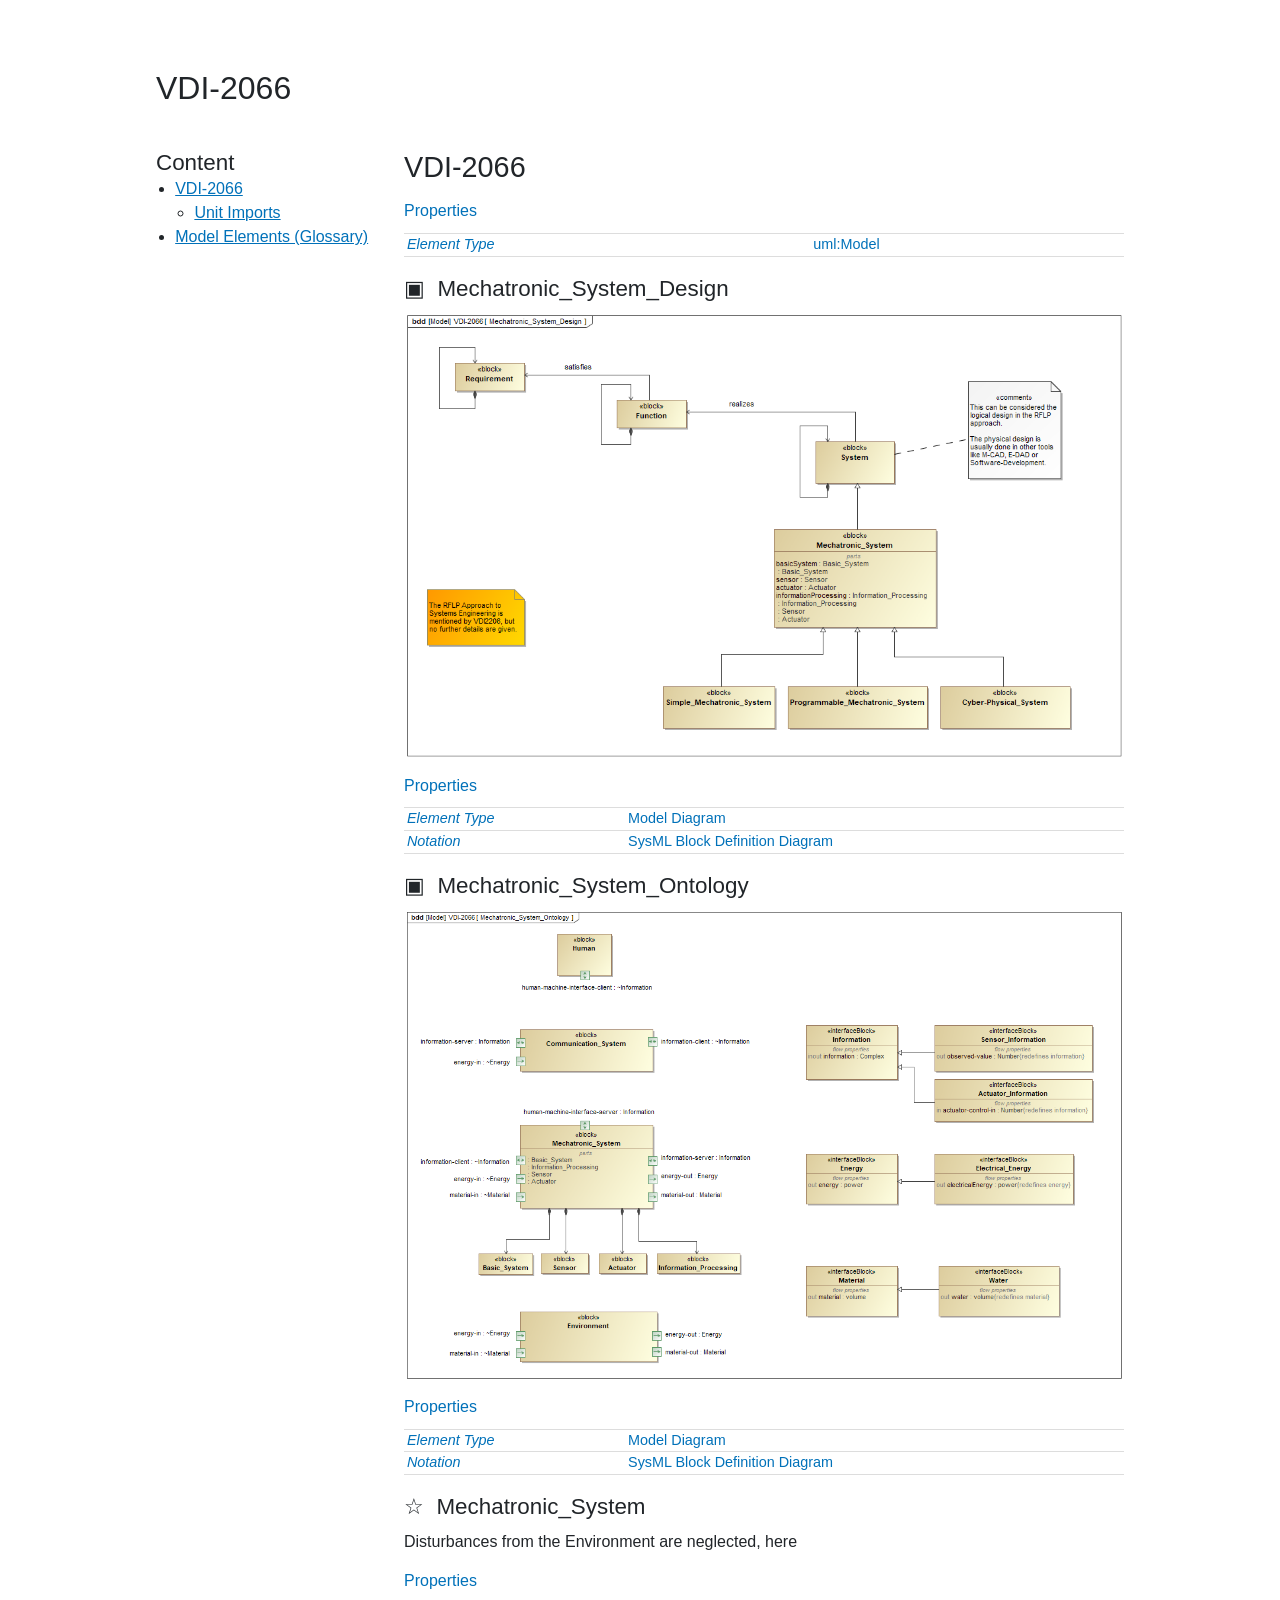
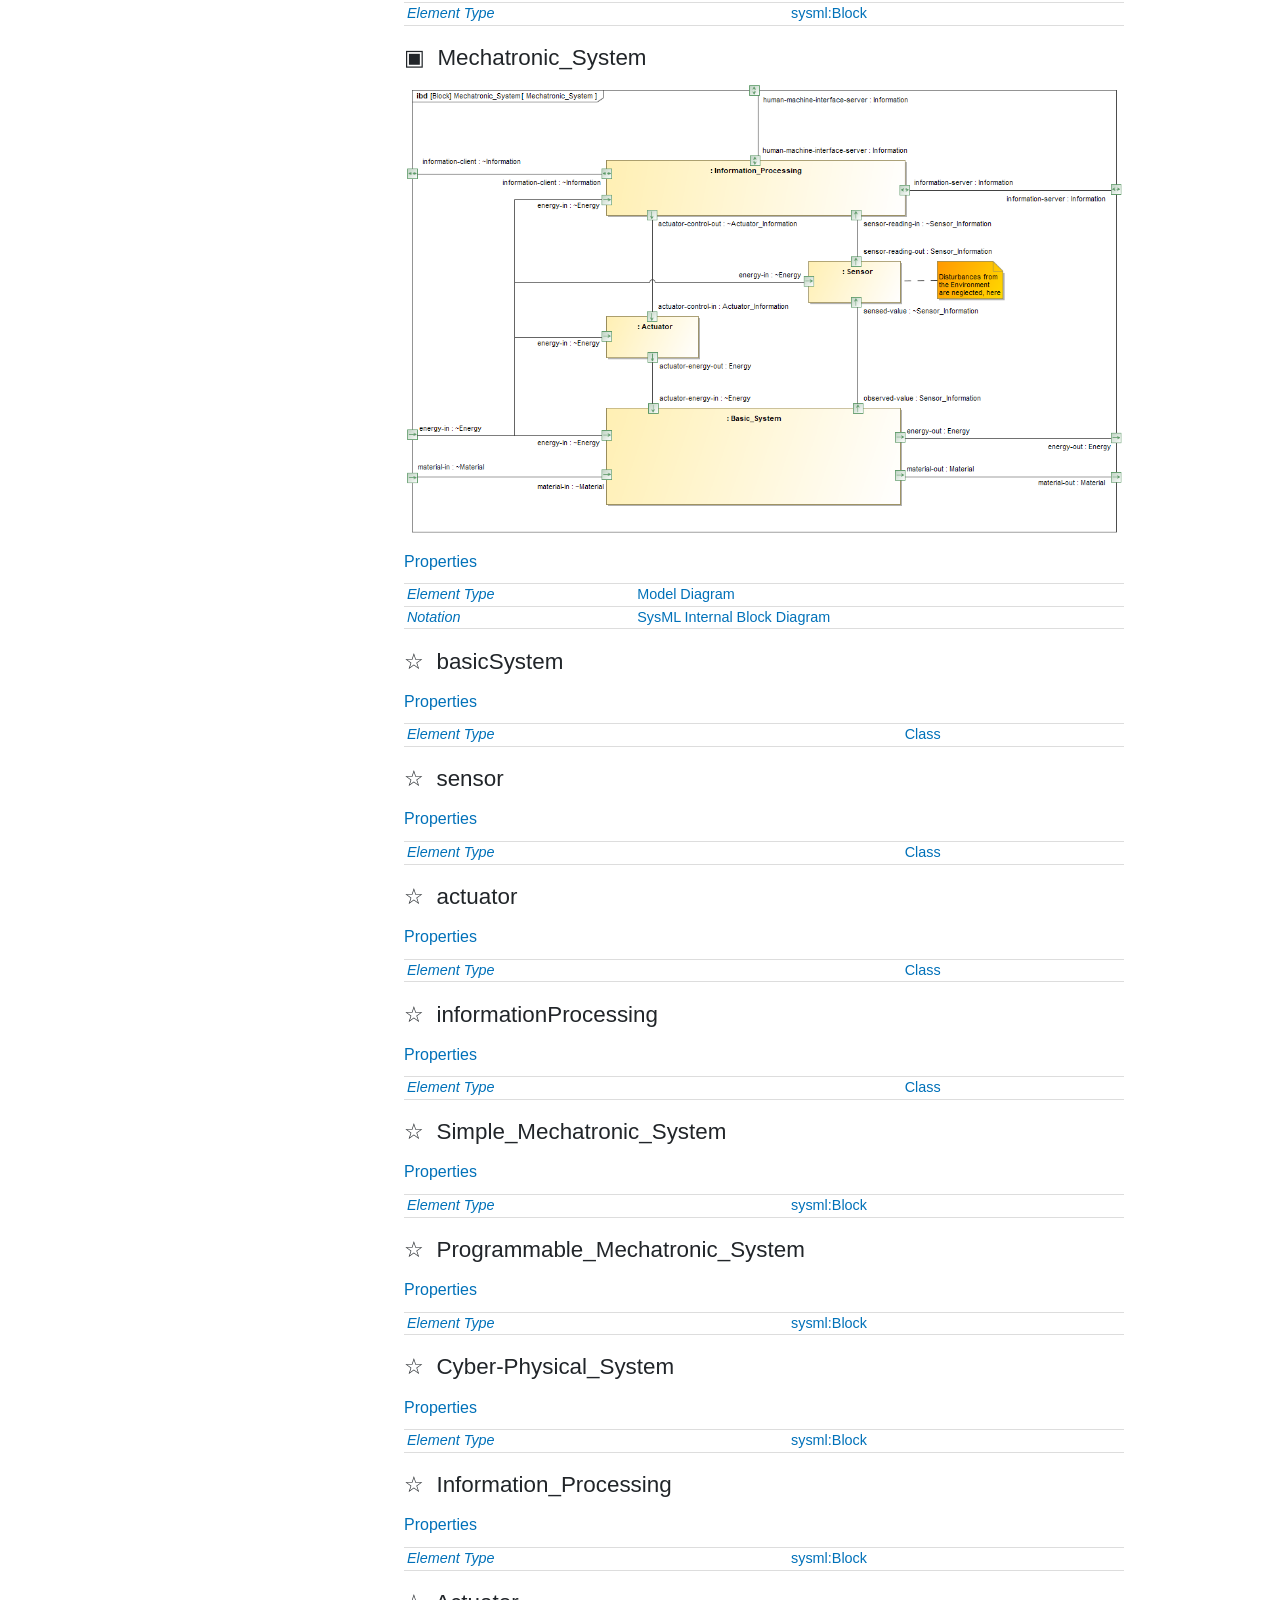
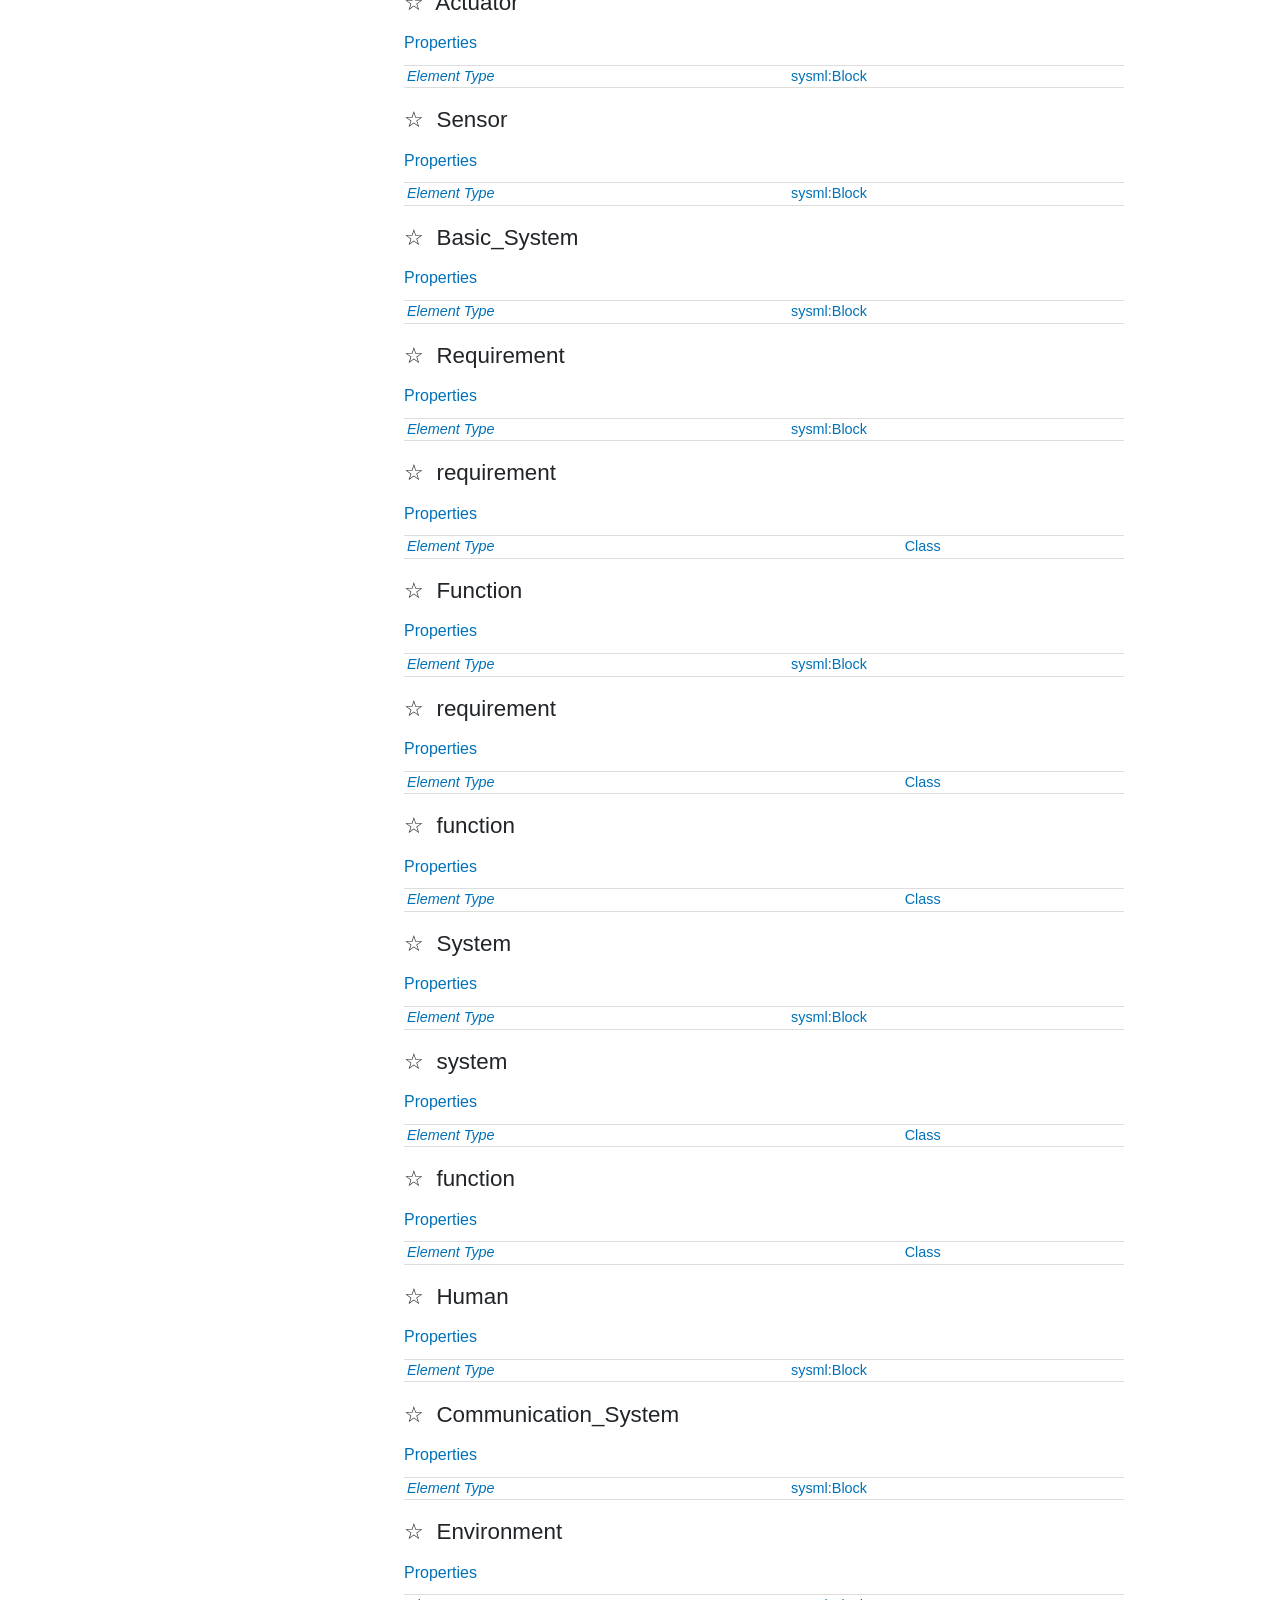
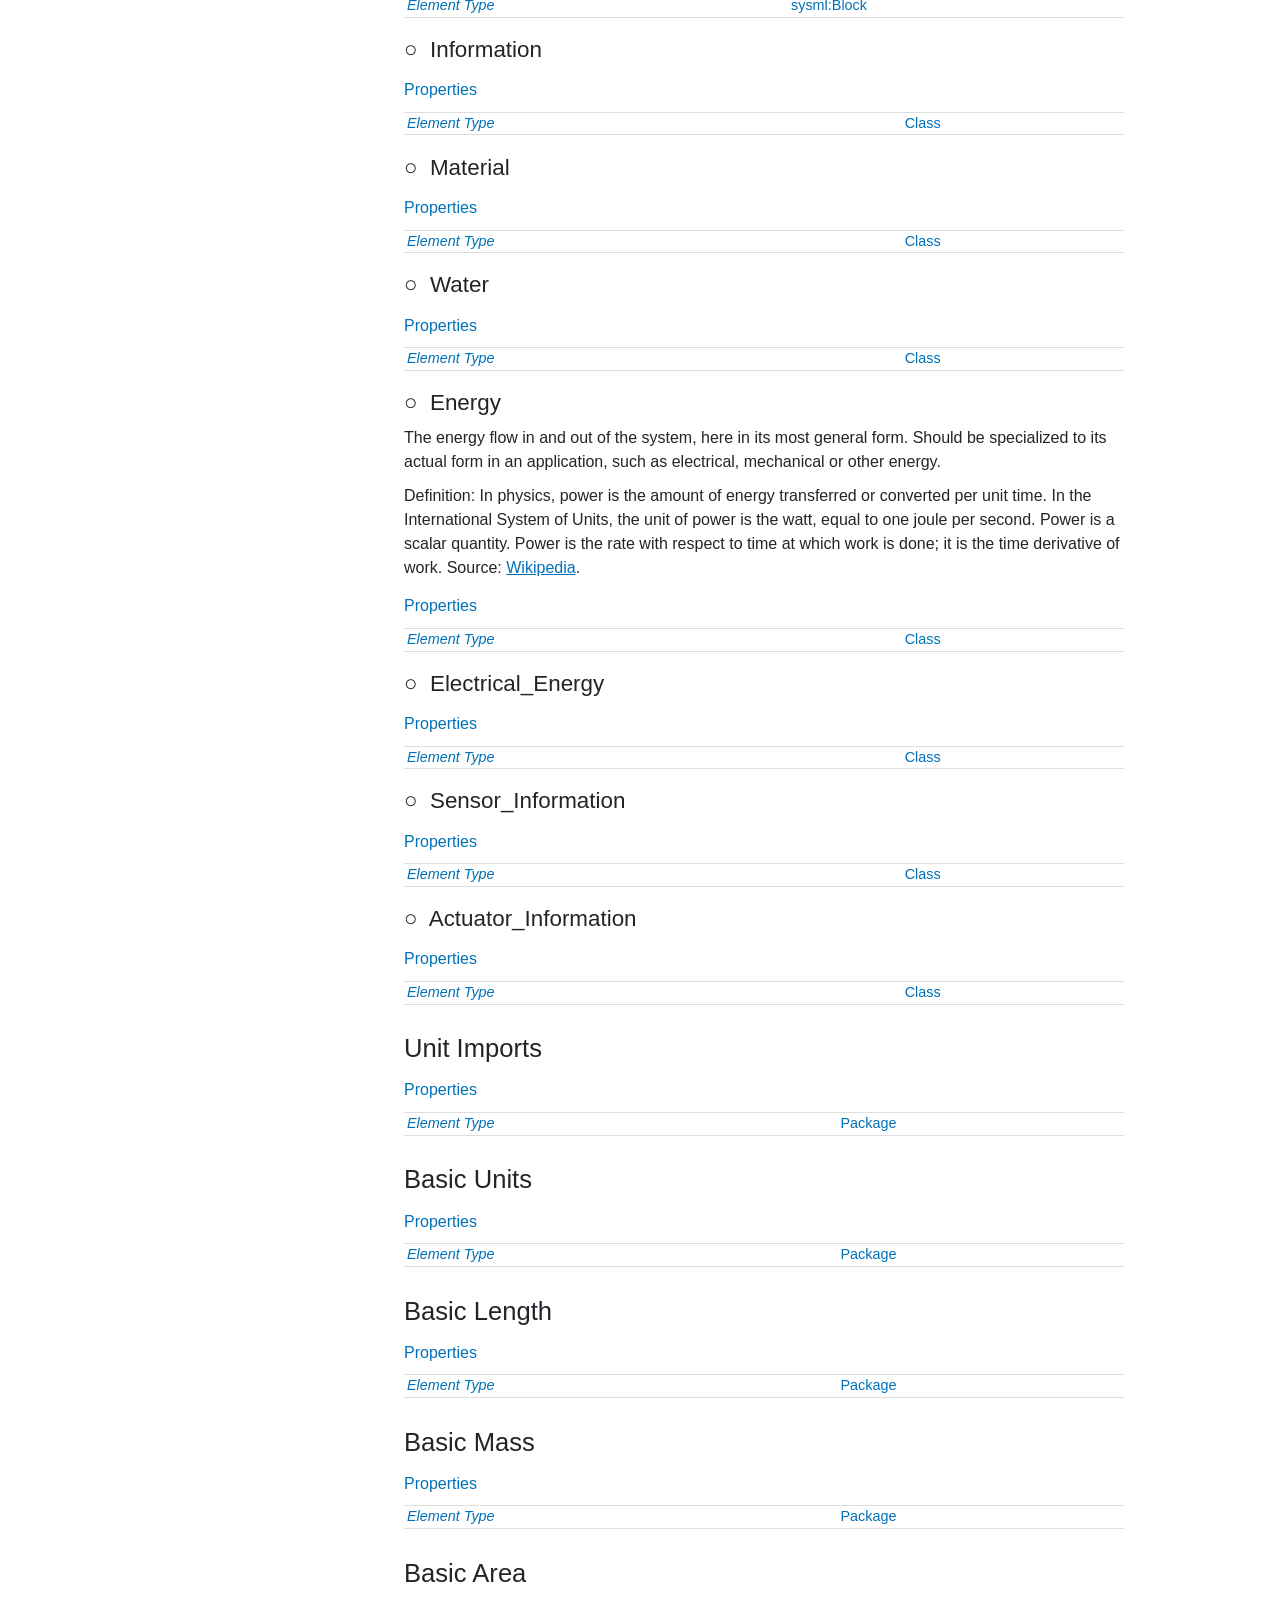
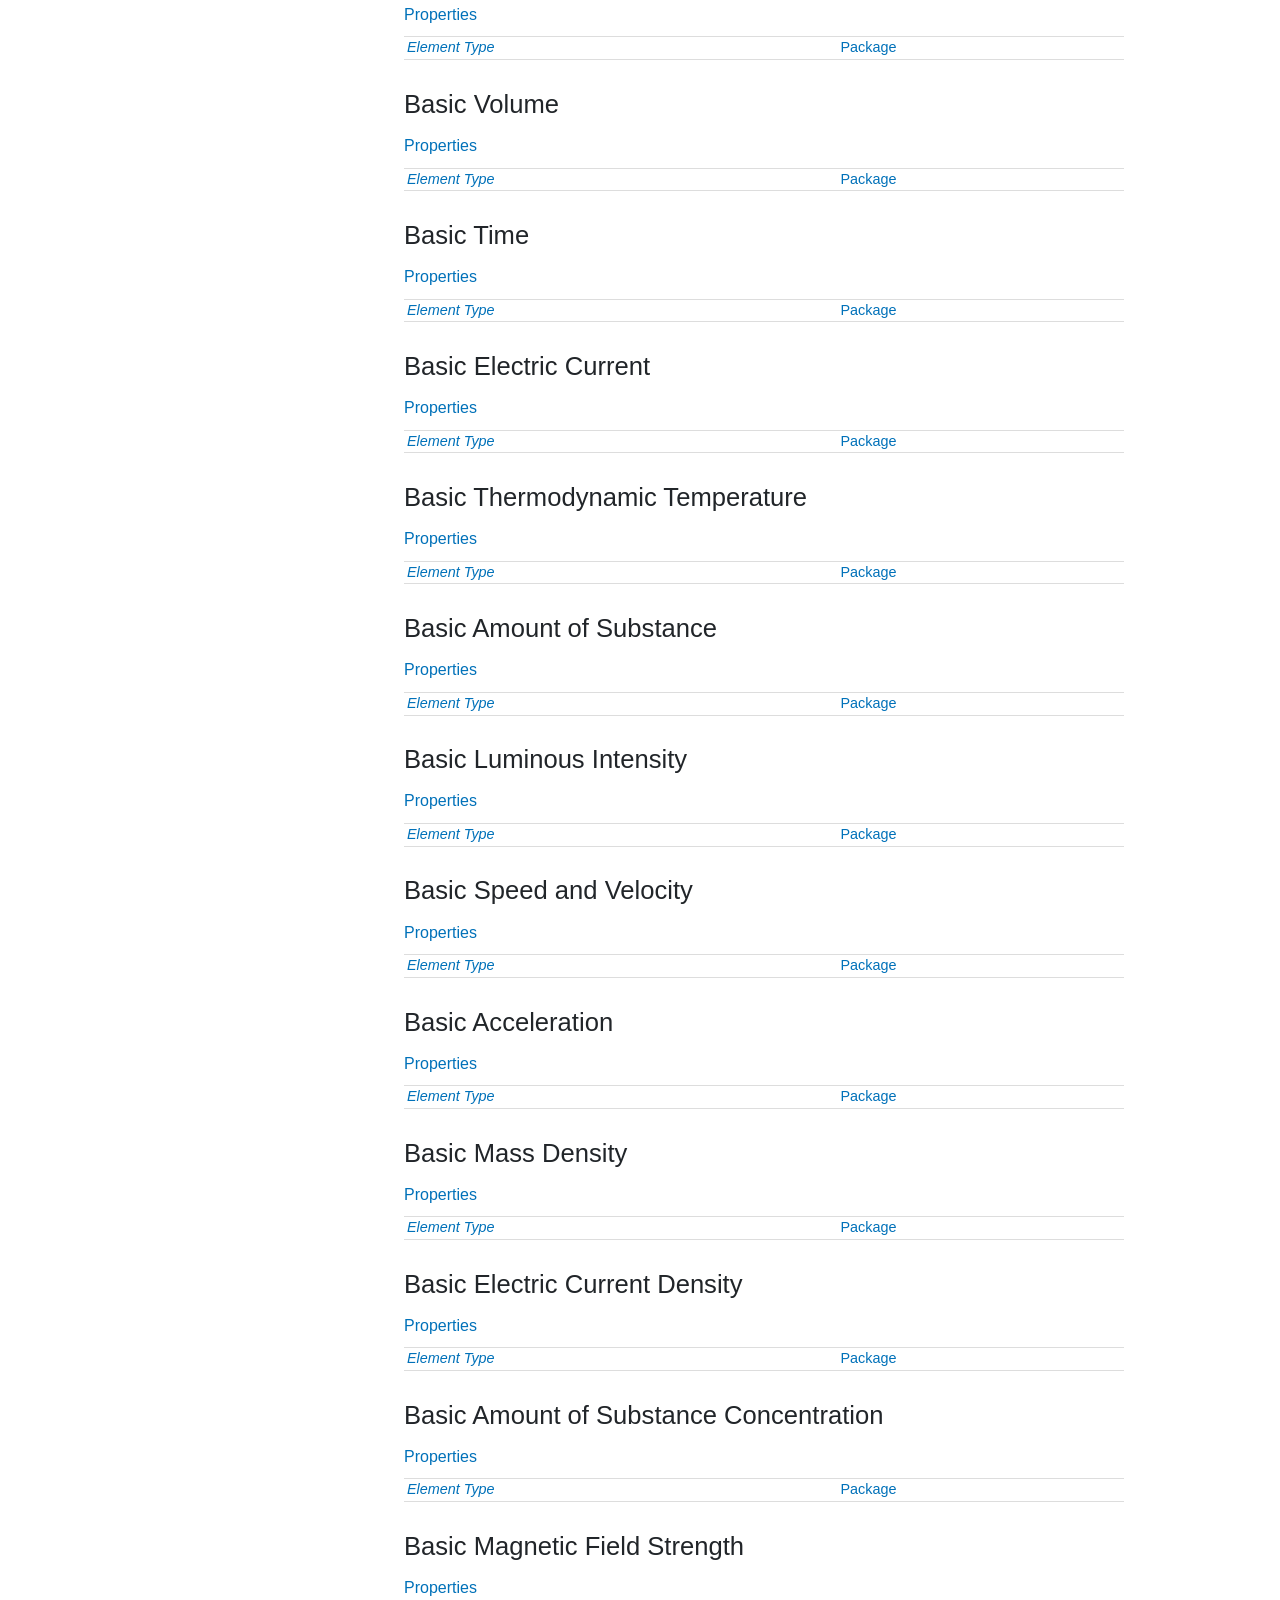
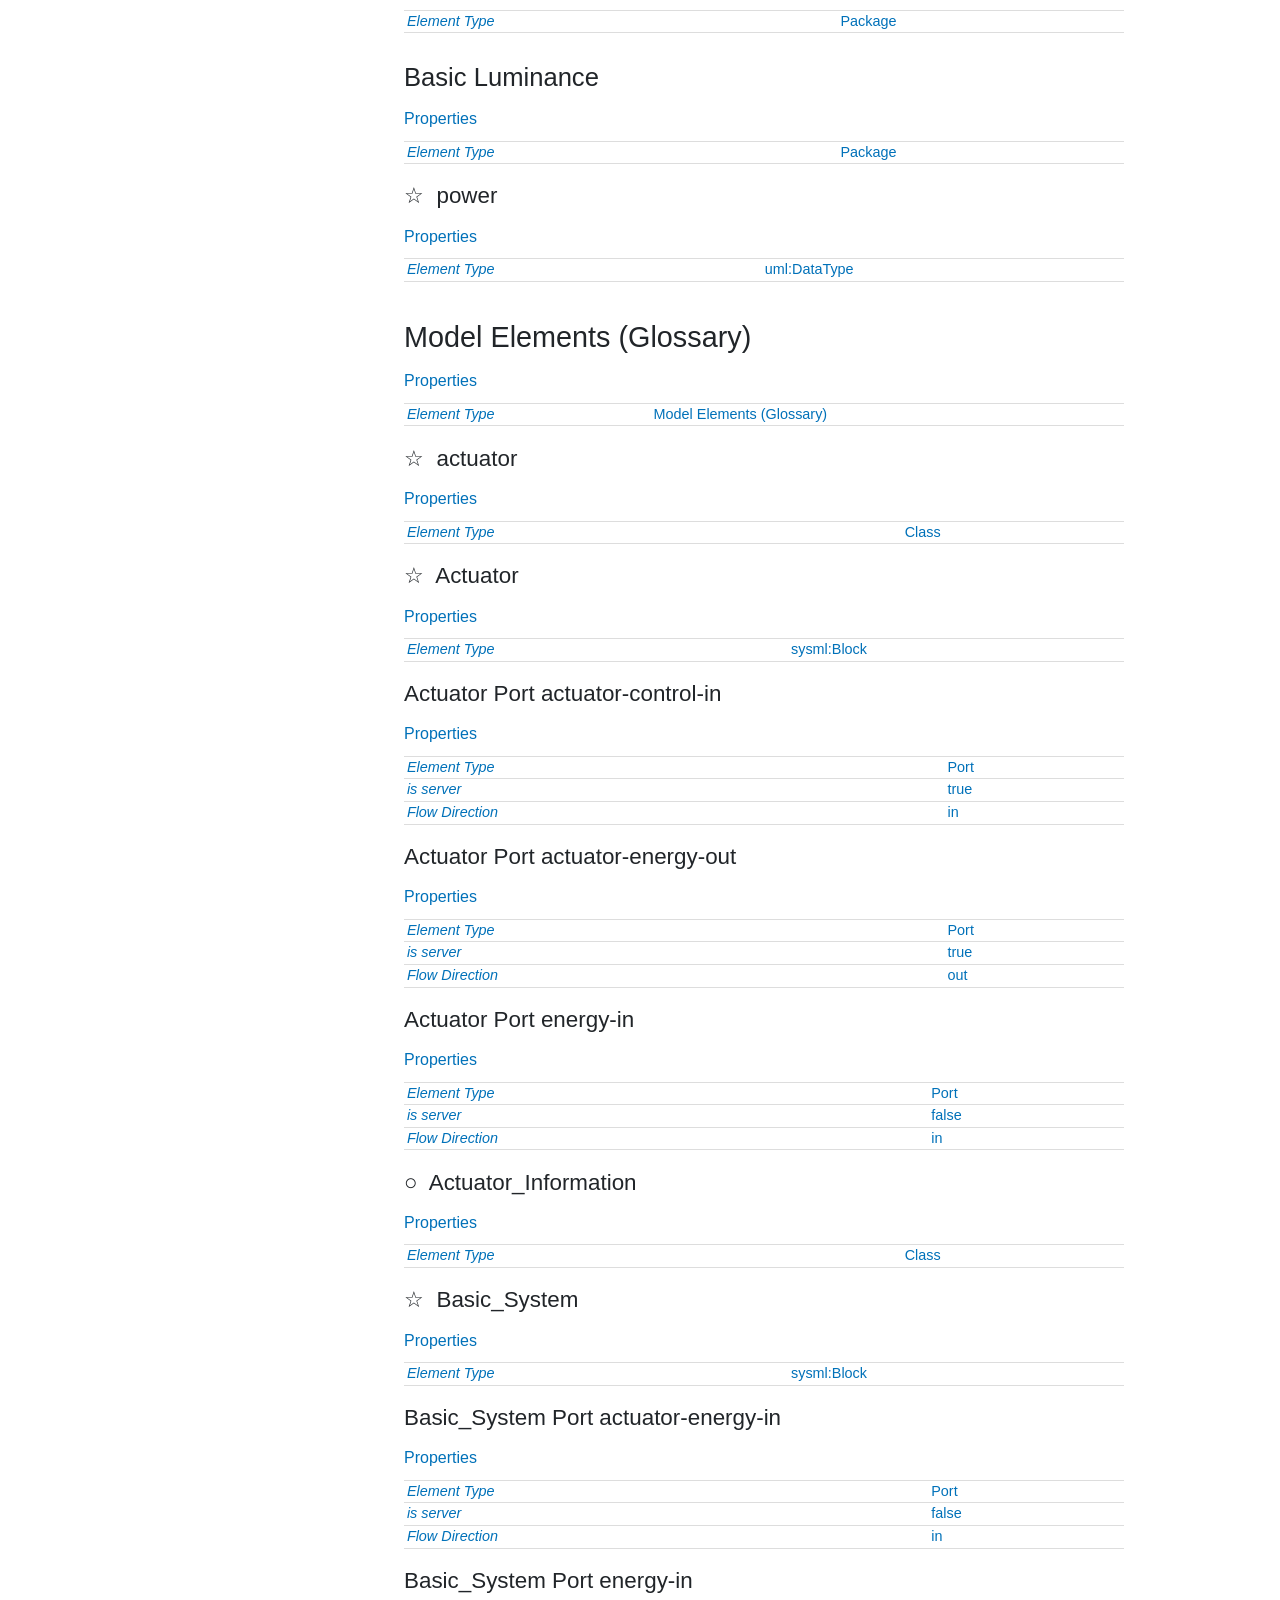
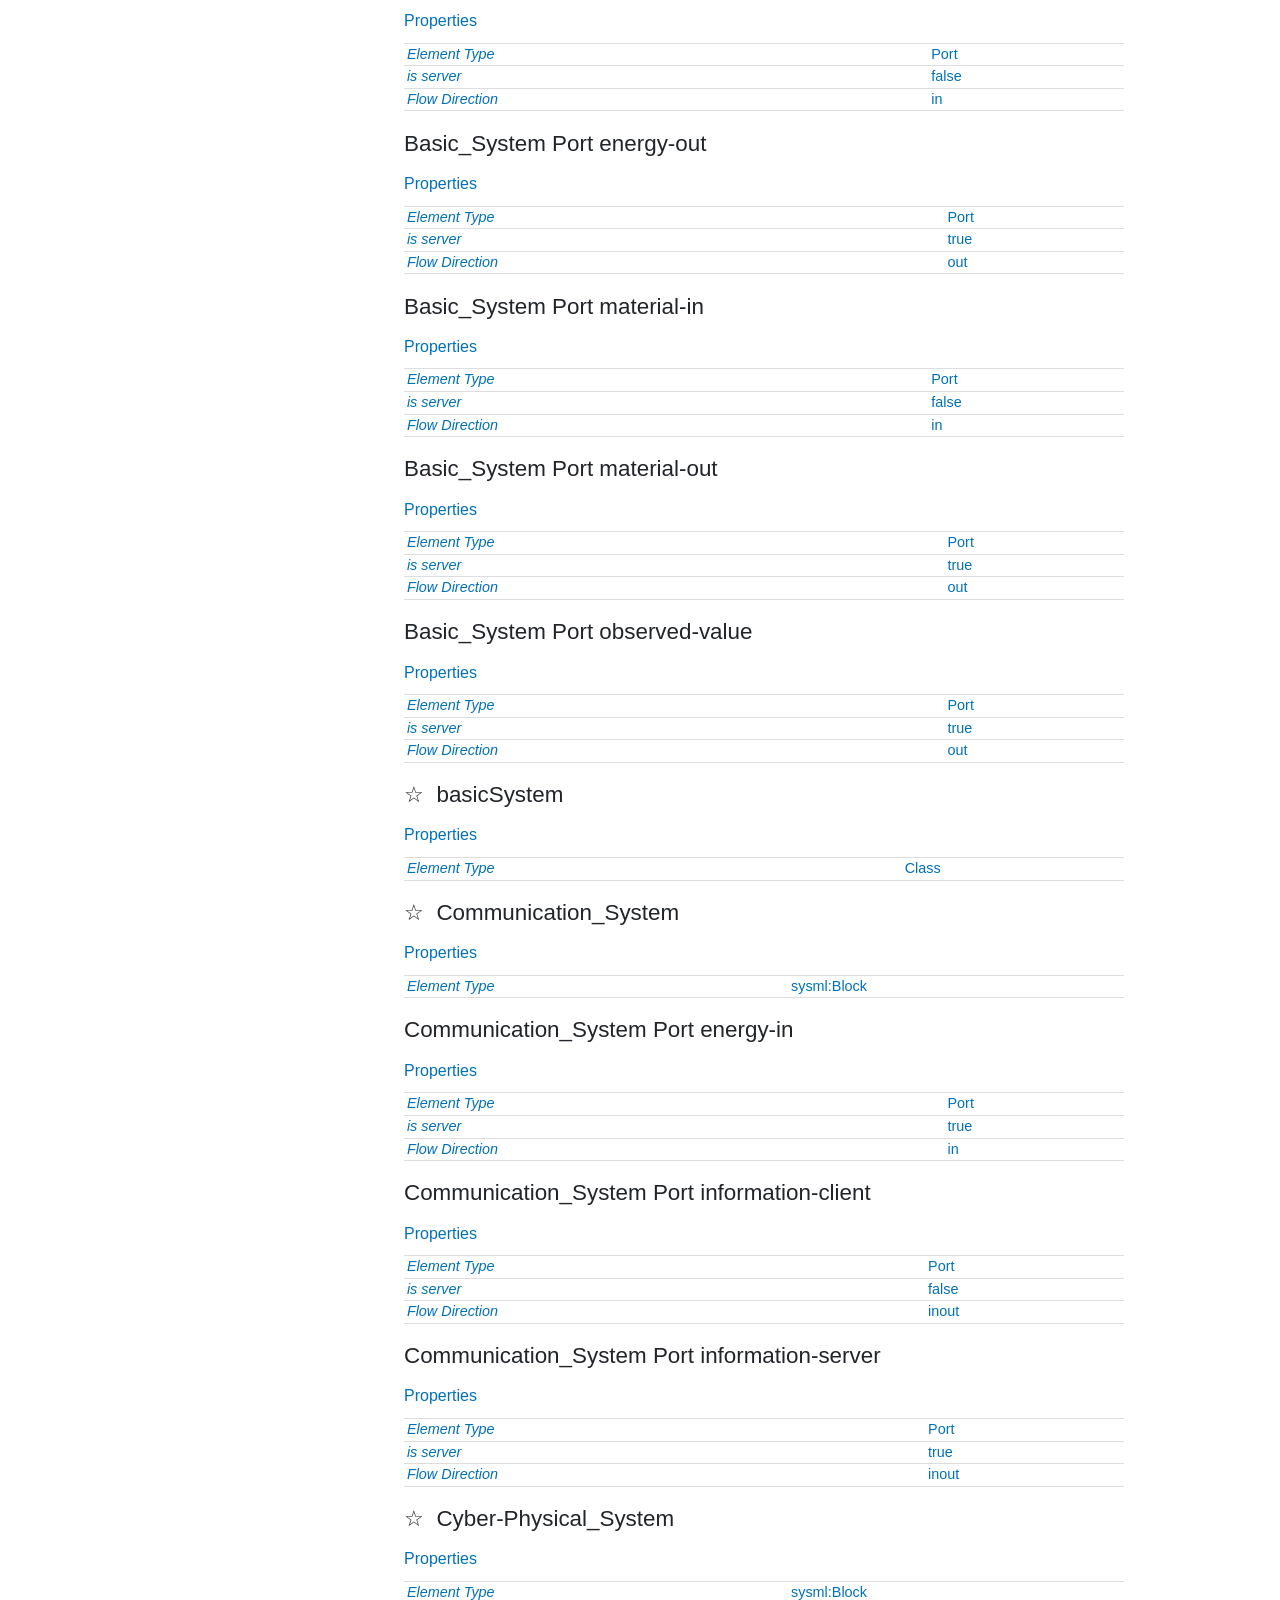
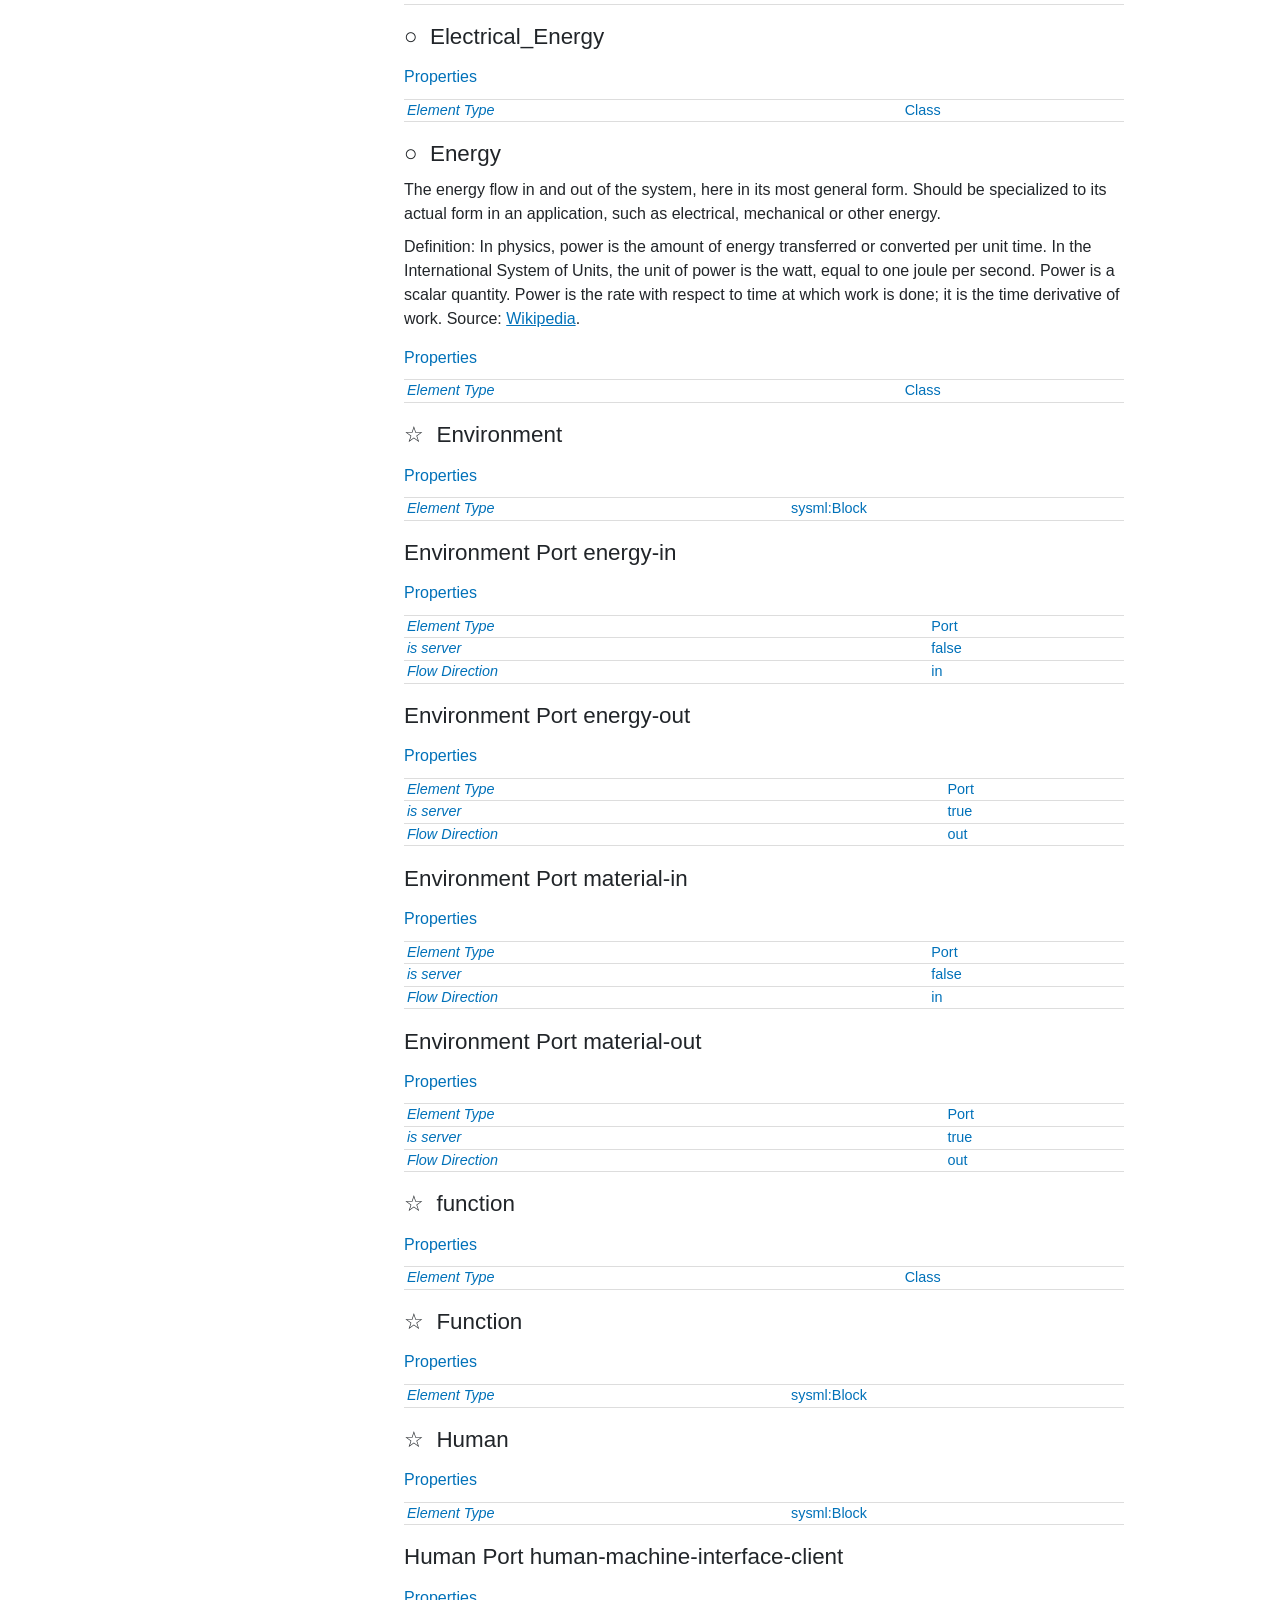
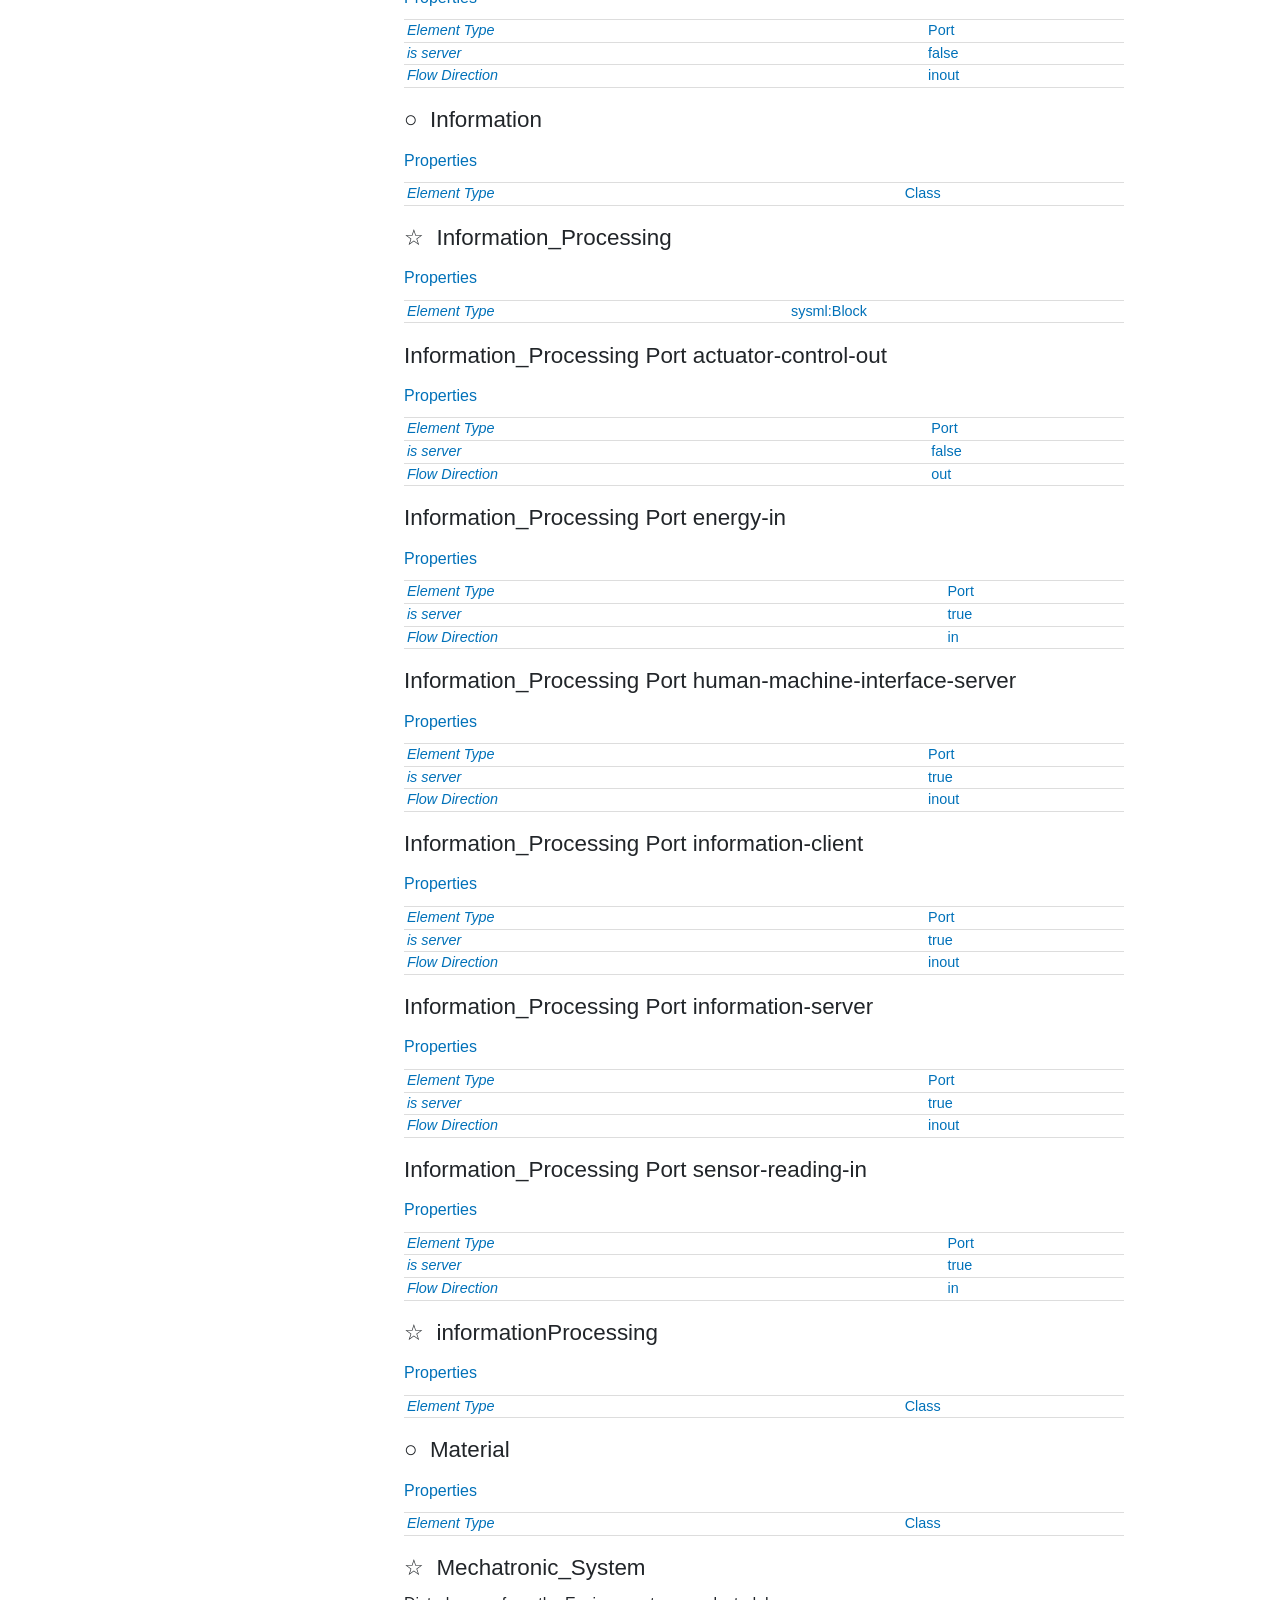
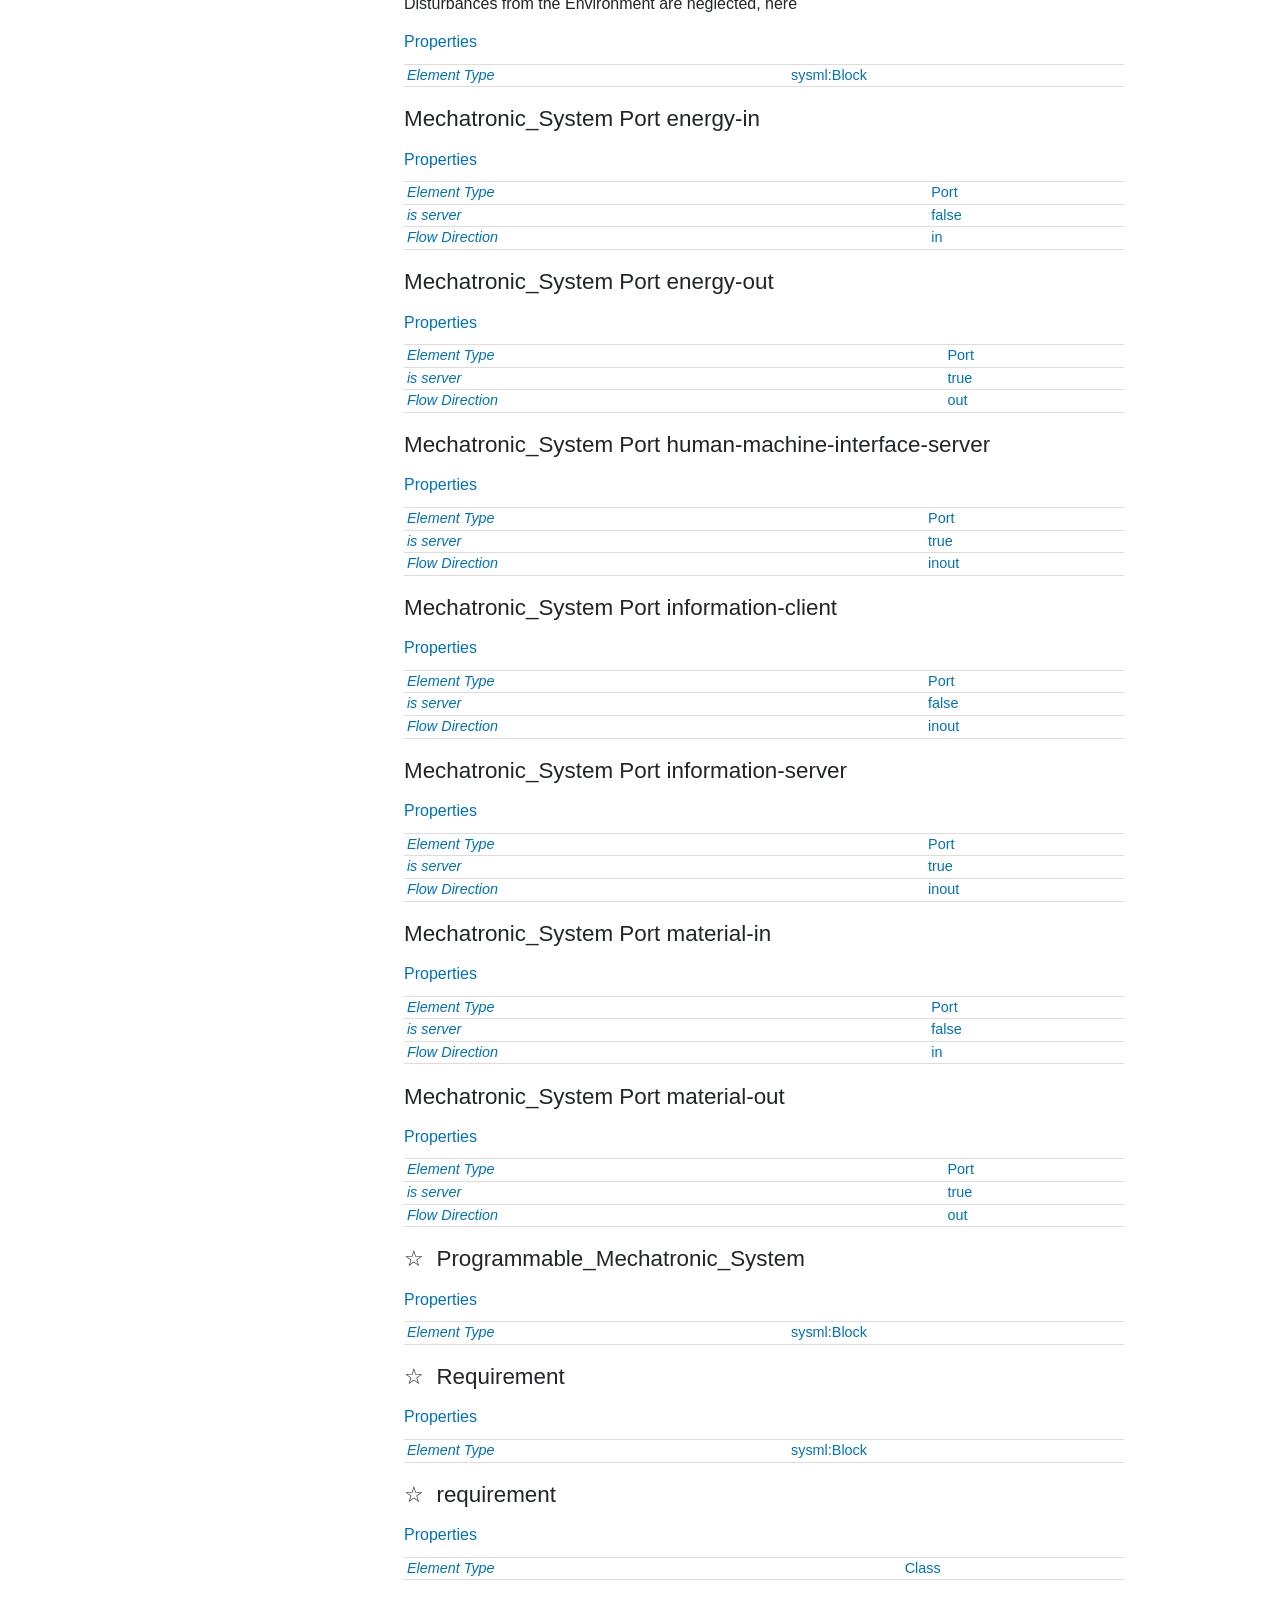
==== VDI-2066/8_HTML/index.html @ 846c88e2 "add VDI-2066i initial version" ====
<?xml version="1.0" encoding="UTF-8"?><!DOCTYPE html PUBLIC "-//W3C//DTD XHTML 1.1//EN" "http://www.w3.org/TR/xhtml11/DTD/xhtml11.dtd"><html xmlns="http://www.w3.org/1999/xhtml"><head><link rel="stylesheet" href="https://cdn.jsdelivr.net/npm/bootstrap@5.3.3/dist/css/bootstrap.min.css" crossorigin="anonymous" /><link rel="stylesheet" type="text/css" href="./Styles/styles.css" /><title>VDI-2066</title></head><body><div class="container max-width-lg" ><div class="row" ><div class="col-12" ><div class="title">VDI-2066</div></div></div><div class="row" ><div class="col-12 col-md-3" ><h3 style="margin-top:2.4rem;">Content</h3><ul><li><a href="#N-9052885961">VDI-2066</a></li><ul><li><a href="#N-9935905481">Unit Imports</a></li><ul><ul></ul></ul></ul><li><a href="#N-FolderGlossary-10391243923">Model Elements (Glossary)</a></li></ul></div><div class="col-12 col-md-9" ><h1 id="N-9052885961">VDI-2066</h1><p class="metaTitle">Properties</p><table class="propertyTable"><tbody><tr><td class="propertyTitle">Element Type</td><td>uml:Model</td></tr></tbody></table><h3 id="N-8779824746">▣&#160;&#160;Mechatronic_System_Design</h3><p><img src="./Images/F-726744894.png" style="max-width:100%" alt="Mechatronic_System_Design.png" /></p><p class="metaTitle">Properties</p><table class="propertyTable"><tbody><tr><td class="propertyTitle">Element Type</td><td>Model Diagram</td></tr><tr><td class="propertyTitle">Notation</td><td>SysML Block Definition Diagram</td></tr></tbody></table><h3 id="N-8380702534">▣&#160;&#160;Mechatronic_System_Ontology</h3><p><img src="./Images/F-947984655.png" style="max-width:100%" alt="Mechatronic_System_Ontology.png" /></p><p class="metaTitle">Properties</p><table class="propertyTable"><tbody><tr><td class="propertyTitle">Element Type</td><td>Model Diagram</td></tr><tr><td class="propertyTitle">Notation</td><td>SysML Block Definition Diagram</td></tr></tbody></table><h3 id="N-9710713965">&#x2606;&#160;&#160;Mechatronic_System</h3><p>Disturbances from the Environment are neglected, here</p><p class="metaTitle">Properties</p><table class="propertyTable"><tbody><tr><td class="propertyTitle">Element Type</td><td>sysml:Block</td></tr></tbody></table><h3 id="N-10389810114">▣&#160;&#160;Mechatronic_System</h3><p><img src="./Images/F-1322559093.png" style="max-width:100%" alt="Mechatronic_System.png" /></p><p class="metaTitle">Properties</p><table class="propertyTable"><tbody><tr><td class="propertyTitle">Element Type</td><td>Model Diagram</td></tr><tr><td class="propertyTitle">Notation</td><td>SysML Internal Block Diagram</td></tr></tbody></table><h3 id="N-8201923158">&#x2606;&#160;&#160;basicSystem</h3><p class="metaTitle">Properties</p><table class="propertyTable"><tbody><tr><td class="propertyTitle">Element Type</td><td>Class</td></tr></tbody></table><h3 id="N-8067660922">&#x2606;&#160;&#160;sensor</h3><p class="metaTitle">Properties</p><table class="propertyTable"><tbody><tr><td class="propertyTitle">Element Type</td><td>Class</td></tr></tbody></table><h3 id="N-8993746626">&#x2606;&#160;&#160;actuator</h3><p class="metaTitle">Properties</p><table class="propertyTable"><tbody><tr><td class="propertyTitle">Element Type</td><td>Class</td></tr></tbody></table><h3 id="N-11944537089">&#x2606;&#160;&#160;informationProcessing</h3><p class="metaTitle">Properties</p><table class="propertyTable"><tbody><tr><td class="propertyTitle">Element Type</td><td>Class</td></tr></tbody></table><h3 id="N-10511947691">&#x2606;&#160;&#160;Simple_Mechatronic_System</h3><p class="metaTitle">Properties</p><table class="propertyTable"><tbody><tr><td class="propertyTitle">Element Type</td><td>sysml:Block</td></tr></tbody></table><h3 id="N-11605161247">&#x2606;&#160;&#160;Programmable_Mechatronic_System</h3><p class="metaTitle">Properties</p><table class="propertyTable"><tbody><tr><td class="propertyTitle">Element Type</td><td>sysml:Block</td></tr></tbody></table><h3 id="N-11937459958">&#x2606;&#160;&#160;Cyber-Physical_System</h3><p class="metaTitle">Properties</p><table class="propertyTable"><tbody><tr><td class="propertyTitle">Element Type</td><td>sysml:Block</td></tr></tbody></table><h3 id="N-11064372573">&#x2606;&#160;&#160;Information_Processing</h3><p class="metaTitle">Properties</p><table class="propertyTable"><tbody><tr><td class="propertyTitle">Element Type</td><td>sysml:Block</td></tr></tbody></table><h3 id="N-9747990738">&#x2606;&#160;&#160;Actuator</h3><p class="metaTitle">Properties</p><table class="propertyTable"><tbody><tr><td class="propertyTitle">Element Type</td><td>sysml:Block</td></tr></tbody></table><h3 id="N-8030729066">&#x2606;&#160;&#160;Sensor</h3><p class="metaTitle">Properties</p><table class="propertyTable"><tbody><tr><td class="propertyTitle">Element Type</td><td>sysml:Block</td></tr></tbody></table><h3 id="N-8300603931">&#x2606;&#160;&#160;Basic_System</h3><p class="metaTitle">Properties</p><table class="propertyTable"><tbody><tr><td class="propertyTitle">Element Type</td><td>sysml:Block</td></tr></tbody></table><h3 id="N-11775341226">&#x2606;&#160;&#160;Requirement</h3><p class="metaTitle">Properties</p><table class="propertyTable"><tbody><tr><td class="propertyTitle">Element Type</td><td>sysml:Block</td></tr></tbody></table><h3 id="N-10308678871">&#x2606;&#160;&#160;requirement</h3><p class="metaTitle">Properties</p><table class="propertyTable"><tbody><tr><td class="propertyTitle">Element Type</td><td>Class</td></tr></tbody></table><h3 id="N-8198228387">&#x2606;&#160;&#160;Function</h3><p class="metaTitle">Properties</p><table class="propertyTable"><tbody><tr><td class="propertyTitle">Element Type</td><td>sysml:Block</td></tr></tbody></table><h3 id="N-10387230673">&#x2606;&#160;&#160;requirement</h3><p class="metaTitle">Properties</p><table class="propertyTable"><tbody><tr><td class="propertyTitle">Element Type</td><td>Class</td></tr></tbody></table><h3 id="N-11807256779">&#x2606;&#160;&#160;function</h3><p class="metaTitle">Properties</p><table class="propertyTable"><tbody><tr><td class="propertyTitle">Element Type</td><td>Class</td></tr></tbody></table><h3 id="N-11496174985">&#x2606;&#160;&#160;System</h3><p class="metaTitle">Properties</p><table class="propertyTable"><tbody><tr><td class="propertyTitle">Element Type</td><td>sysml:Block</td></tr></tbody></table><h3 id="N-11453531311">&#x2606;&#160;&#160;system</h3><p class="metaTitle">Properties</p><table class="propertyTable"><tbody><tr><td class="propertyTitle">Element Type</td><td>Class</td></tr></tbody></table><h3 id="N-9053325445">&#x2606;&#160;&#160;function</h3><p class="metaTitle">Properties</p><table class="propertyTable"><tbody><tr><td class="propertyTitle">Element Type</td><td>Class</td></tr></tbody></table><h3 id="N-8644339779">&#x2606;&#160;&#160;Human</h3><p class="metaTitle">Properties</p><table class="propertyTable"><tbody><tr><td class="propertyTitle">Element Type</td><td>sysml:Block</td></tr></tbody></table><h3 id="N-11336952326">&#x2606;&#160;&#160;Communication_System</h3><p class="metaTitle">Properties</p><table class="propertyTable"><tbody><tr><td class="propertyTitle">Element Type</td><td>sysml:Block</td></tr></tbody></table><h3 id="N-11822009328">&#x2606;&#160;&#160;Environment</h3><p class="metaTitle">Properties</p><table class="propertyTable"><tbody><tr><td class="propertyTitle">Element Type</td><td>sysml:Block</td></tr></tbody></table><h3 id="N-12145964229">&#x25CB;&#160;&#160;Information</h3><p class="metaTitle">Properties</p><table class="propertyTable"><tbody><tr><td class="propertyTitle">Element Type</td><td>Class</td></tr></tbody></table><h3 id="N-8482135311">&#x25CB;&#160;&#160;Material</h3><p class="metaTitle">Properties</p><table class="propertyTable"><tbody><tr><td class="propertyTitle">Element Type</td><td>Class</td></tr></tbody></table><h3 id="N-9124069410">&#x25CB;&#160;&#160;Water</h3><p class="metaTitle">Properties</p><table class="propertyTable"><tbody><tr><td class="propertyTitle">Element Type</td><td>Class</td></tr></tbody></table><h3 id="N-8117809205">&#x25CB;&#160;&#160;Energy</h3><p>The energy flow in and out of the system, here in its most general form. Should be specialized to its actual form in an application, such as electrical, mechanical or other energy.</p><p>Definition: In physics, power is the amount of energy transferred or converted per unit time. In the International System of Units, the unit of power is the watt, equal to one joule per second. Power is a scalar quantity. Power is the rate with respect to time at which work is done; it is the time derivative of work. Source: <a href="https://en.wikipedia.org/wiki/Power_(physics)">Wikipedia</a>.</p><p class="metaTitle">Properties</p><table class="propertyTable"><tbody><tr><td class="propertyTitle">Element Type</td><td>Class</td></tr></tbody></table><h3 id="N-12123062271">&#x25CB;&#160;&#160;Electrical_Energy</h3><p class="metaTitle">Properties</p><table class="propertyTable"><tbody><tr><td class="propertyTitle">Element Type</td><td>Class</td></tr></tbody></table><h3 id="N-11308532988">&#x25CB;&#160;&#160;Sensor_Information</h3><p class="metaTitle">Properties</p><table class="propertyTable"><tbody><tr><td class="propertyTitle">Element Type</td><td>Class</td></tr></tbody></table><h3 id="N-11584528047">&#x25CB;&#160;&#160;Actuator_Information</h3><p class="metaTitle">Properties</p><table class="propertyTable"><tbody><tr><td class="propertyTitle">Element Type</td><td>Class</td></tr></tbody></table><h2 id="N-9935905481">Unit Imports</h2><p class="metaTitle">Properties</p><table class="propertyTable"><tbody><tr><td class="propertyTitle">Element Type</td><td>Package</td></tr></tbody></table><h2 id="N-10379610468">Basic Units</h2><p class="metaTitle">Properties</p><table class="propertyTable"><tbody><tr><td class="propertyTitle">Element Type</td><td>Package</td></tr></tbody></table><h2 id="N-10291488069">Basic Length</h2><p class="metaTitle">Properties</p><table class="propertyTable"><tbody><tr><td class="propertyTitle">Element Type</td><td>Package</td></tr></tbody></table><h2 id="N-9213137469">Basic Mass</h2><p class="metaTitle">Properties</p><table class="propertyTable"><tbody><tr><td class="propertyTitle">Element Type</td><td>Package</td></tr></tbody></table><h2 id="N-8246654278">Basic Area</h2><p class="metaTitle">Properties</p><table class="propertyTable"><tbody><tr><td class="propertyTitle">Element Type</td><td>Package</td></tr></tbody></table><h2 id="N-9472090315">Basic Volume</h2><p class="metaTitle">Properties</p><table class="propertyTable"><tbody><tr><td class="propertyTitle">Element Type</td><td>Package</td></tr></tbody></table><h2 id="N-9737446627">Basic Time</h2><p class="metaTitle">Properties</p><table class="propertyTable"><tbody><tr><td class="propertyTitle">Element Type</td><td>Package</td></tr></tbody></table><h2 id="N-9885831699">Basic Electric Current</h2><p class="metaTitle">Properties</p><table class="propertyTable"><tbody><tr><td class="propertyTitle">Element Type</td><td>Package</td></tr></tbody></table><h2 id="N-8313019249">Basic Thermodynamic Temperature</h2><p class="metaTitle">Properties</p><table class="propertyTable"><tbody><tr><td class="propertyTitle">Element Type</td><td>Package</td></tr></tbody></table><h2 id="N-10059535849">Basic Amount of Substance</h2><p class="metaTitle">Properties</p><table class="propertyTable"><tbody><tr><td class="propertyTitle">Element Type</td><td>Package</td></tr></tbody></table><h2 id="N-10039196392">Basic Luminous Intensity</h2><p class="metaTitle">Properties</p><table class="propertyTable"><tbody><tr><td class="propertyTitle">Element Type</td><td>Package</td></tr></tbody></table><h2 id="N-9845825140">Basic Speed and Velocity</h2><p class="metaTitle">Properties</p><table class="propertyTable"><tbody><tr><td class="propertyTitle">Element Type</td><td>Package</td></tr></tbody></table><h2 id="N-9827404565">Basic Acceleration</h2><p class="metaTitle">Properties</p><table class="propertyTable"><tbody><tr><td class="propertyTitle">Element Type</td><td>Package</td></tr></tbody></table><h2 id="N-11853966927">Basic Mass Density</h2><p class="metaTitle">Properties</p><table class="propertyTable"><tbody><tr><td class="propertyTitle">Element Type</td><td>Package</td></tr></tbody></table><h2 id="N-9757048572">Basic Electric Current Density</h2><p class="metaTitle">Properties</p><table class="propertyTable"><tbody><tr><td class="propertyTitle">Element Type</td><td>Package</td></tr></tbody></table><h2 id="N-11883973673">Basic Amount of Substance Concentration</h2><p class="metaTitle">Properties</p><table class="propertyTable"><tbody><tr><td class="propertyTitle">Element Type</td><td>Package</td></tr></tbody></table><h2 id="N-8626254304">Basic Magnetic Field Strength</h2><p class="metaTitle">Properties</p><table class="propertyTable"><tbody><tr><td class="propertyTitle">Element Type</td><td>Package</td></tr></tbody></table><h2 id="N-11672441239">Basic Luminance</h2><p class="metaTitle">Properties</p><table class="propertyTable"><tbody><tr><td class="propertyTitle">Element Type</td><td>Package</td></tr></tbody></table><h3 id="N-10115153107">&#x2606;&#160;&#160;power</h3><p class="metaTitle">Properties</p><table class="propertyTable"><tbody><tr><td class="propertyTitle">Element Type</td><td>uml:DataType</td></tr></tbody></table><h1 id="N-FolderGlossary-10391243923">Model Elements (Glossary)</h1><p class="metaTitle">Properties</p><table class="propertyTable"><tbody><tr><td class="propertyTitle">Element Type</td><td>Model Elements (Glossary)</td></tr></tbody></table><h3 id="N-9808121106">&#x2606;&#160;&#160;actuator</h3><p class="metaTitle">Properties</p><table class="propertyTable"><tbody><tr><td class="propertyTitle">Element Type</td><td>Class</td></tr></tbody></table><h3 id="N-9843626965">&#x2606;&#160;&#160;Actuator</h3><p class="metaTitle">Properties</p><table class="propertyTable"><tbody><tr><td class="propertyTitle">Element Type</td><td>sysml:Block</td></tr></tbody></table><h3 id="N-9631676150">Actuator Port actuator-control-in</h3><p class="metaTitle">Properties</p><table class="propertyTable"><tbody><tr><td class="propertyTitle">Element Type</td><td>Port</td></tr><tr><td class="propertyTitle">is server</td><td>true</td></tr><tr><td class="propertyTitle">Flow Direction</td><td>in</td></tr></tbody></table><h3 id="N-11583368180">Actuator Port actuator-energy-out</h3><p class="metaTitle">Properties</p><table class="propertyTable"><tbody><tr><td class="propertyTitle">Element Type</td><td>Port</td></tr><tr><td class="propertyTitle">is server</td><td>true</td></tr><tr><td class="propertyTitle">Flow Direction</td><td>out</td></tr></tbody></table><h3 id="N-11262625403">Actuator Port energy-in</h3><p class="metaTitle">Properties</p><table class="propertyTable"><tbody><tr><td class="propertyTitle">Element Type</td><td>Port</td></tr><tr><td class="propertyTitle">is server</td><td>false</td></tr><tr><td class="propertyTitle">Flow Direction</td><td>in</td></tr></tbody></table><h3 id="N-8030581554">&#x25CB;&#160;&#160;Actuator_Information</h3><p class="metaTitle">Properties</p><table class="propertyTable"><tbody><tr><td class="propertyTitle">Element Type</td><td>Class</td></tr></tbody></table><h3 id="N-10339002526">&#x2606;&#160;&#160;Basic_System</h3><p class="metaTitle">Properties</p><table class="propertyTable"><tbody><tr><td class="propertyTitle">Element Type</td><td>sysml:Block</td></tr></tbody></table><h3 id="N-12128750161">Basic_System Port actuator-energy-in</h3><p class="metaTitle">Properties</p><table class="propertyTable"><tbody><tr><td class="propertyTitle">Element Type</td><td>Port</td></tr><tr><td class="propertyTitle">is server</td><td>false</td></tr><tr><td class="propertyTitle">Flow Direction</td><td>in</td></tr></tbody></table><h3 id="N-10789638567">Basic_System Port energy-in</h3><p class="metaTitle">Properties</p><table class="propertyTable"><tbody><tr><td class="propertyTitle">Element Type</td><td>Port</td></tr><tr><td class="propertyTitle">is server</td><td>false</td></tr><tr><td class="propertyTitle">Flow Direction</td><td>in</td></tr></tbody></table><h3 id="N-10237208918">Basic_System Port energy-out</h3><p class="metaTitle">Properties</p><table class="propertyTable"><tbody><tr><td class="propertyTitle">Element Type</td><td>Port</td></tr><tr><td class="propertyTitle">is server</td><td>true</td></tr><tr><td class="propertyTitle">Flow Direction</td><td>out</td></tr></tbody></table><h3 id="N-11779211484">Basic_System Port material-in</h3><p class="metaTitle">Properties</p><table class="propertyTable"><tbody><tr><td class="propertyTitle">Element Type</td><td>Port</td></tr><tr><td class="propertyTitle">is server</td><td>false</td></tr><tr><td class="propertyTitle">Flow Direction</td><td>in</td></tr></tbody></table><h3 id="N-8808262459">Basic_System Port material-out</h3><p class="metaTitle">Properties</p><table class="propertyTable"><tbody><tr><td class="propertyTitle">Element Type</td><td>Port</td></tr><tr><td class="propertyTitle">is server</td><td>true</td></tr><tr><td class="propertyTitle">Flow Direction</td><td>out</td></tr></tbody></table><h3 id="N-8385651192">Basic_System Port observed-value</h3><p class="metaTitle">Properties</p><table class="propertyTable"><tbody><tr><td class="propertyTitle">Element Type</td><td>Port</td></tr><tr><td class="propertyTitle">is server</td><td>true</td></tr><tr><td class="propertyTitle">Flow Direction</td><td>out</td></tr></tbody></table><h3 id="N-9633914534">&#x2606;&#160;&#160;basicSystem</h3><p class="metaTitle">Properties</p><table class="propertyTable"><tbody><tr><td class="propertyTitle">Element Type</td><td>Class</td></tr></tbody></table><h3 id="N-9237150473">&#x2606;&#160;&#160;Communication_System</h3><p class="metaTitle">Properties</p><table class="propertyTable"><tbody><tr><td class="propertyTitle">Element Type</td><td>sysml:Block</td></tr></tbody></table><h3 id="N-10339276245">Communication_System Port energy-in</h3><p class="metaTitle">Properties</p><table class="propertyTable"><tbody><tr><td class="propertyTitle">Element Type</td><td>Port</td></tr><tr><td class="propertyTitle">is server</td><td>true</td></tr><tr><td class="propertyTitle">Flow Direction</td><td>in</td></tr></tbody></table><h3 id="N-8373951533">Communication_System Port information-client</h3><p class="metaTitle">Properties</p><table class="propertyTable"><tbody><tr><td class="propertyTitle">Element Type</td><td>Port</td></tr><tr><td class="propertyTitle">is server</td><td>false</td></tr><tr><td class="propertyTitle">Flow Direction</td><td>inout</td></tr></tbody></table><h3 id="N-8423192428">Communication_System Port information-server</h3><p class="metaTitle">Properties</p><table class="propertyTable"><tbody><tr><td class="propertyTitle">Element Type</td><td>Port</td></tr><tr><td class="propertyTitle">is server</td><td>true</td></tr><tr><td class="propertyTitle">Flow Direction</td><td>inout</td></tr></tbody></table><h3 id="N-11583801337">&#x2606;&#160;&#160;Cyber-Physical_System</h3><p class="metaTitle">Properties</p><table class="propertyTable"><tbody><tr><td class="propertyTitle">Element Type</td><td>sysml:Block</td></tr></tbody></table><h3 id="N-11367689346">&#x25CB;&#160;&#160;Electrical_Energy</h3><p class="metaTitle">Properties</p><table class="propertyTable"><tbody><tr><td class="propertyTitle">Element Type</td><td>Class</td></tr></tbody></table><h3 id="N-9260421560">&#x25CB;&#160;&#160;Energy</h3><p>The energy flow in and out of the system, here in its most general form. Should be specialized to its actual form in an application, such as electrical, mechanical or other energy.</p><p>Definition: In physics, power is the amount of energy transferred or converted per unit time. In the International System of Units, the unit of power is the watt, equal to one joule per second. Power is a scalar quantity. Power is the rate with respect to time at which work is done; it is the time derivative of work. Source: <a href="https://en.wikipedia.org/wiki/Power_(physics)">Wikipedia</a>.</p><p class="metaTitle">Properties</p><table class="propertyTable"><tbody><tr><td class="propertyTitle">Element Type</td><td>Class</td></tr></tbody></table><h3 id="N-8770689011">&#x2606;&#160;&#160;Environment</h3><p class="metaTitle">Properties</p><table class="propertyTable"><tbody><tr><td class="propertyTitle">Element Type</td><td>sysml:Block</td></tr></tbody></table><h3 id="N-9744255735">Environment Port energy-in</h3><p class="metaTitle">Properties</p><table class="propertyTable"><tbody><tr><td class="propertyTitle">Element Type</td><td>Port</td></tr><tr><td class="propertyTitle">is server</td><td>false</td></tr><tr><td class="propertyTitle">Flow Direction</td><td>in</td></tr></tbody></table><h3 id="N-10322363819">Environment Port energy-out</h3><p class="metaTitle">Properties</p><table class="propertyTable"><tbody><tr><td class="propertyTitle">Element Type</td><td>Port</td></tr><tr><td class="propertyTitle">is server</td><td>true</td></tr><tr><td class="propertyTitle">Flow Direction</td><td>out</td></tr></tbody></table><h3 id="N-11538612887">Environment Port material-in</h3><p class="metaTitle">Properties</p><table class="propertyTable"><tbody><tr><td class="propertyTitle">Element Type</td><td>Port</td></tr><tr><td class="propertyTitle">is server</td><td>false</td></tr><tr><td class="propertyTitle">Flow Direction</td><td>in</td></tr></tbody></table><h3 id="N-11901279419">Environment Port material-out</h3><p class="metaTitle">Properties</p><table class="propertyTable"><tbody><tr><td class="propertyTitle">Element Type</td><td>Port</td></tr><tr><td class="propertyTitle">is server</td><td>true</td></tr><tr><td class="propertyTitle">Flow Direction</td><td>out</td></tr></tbody></table><h3 id="N-10995919089">&#x2606;&#160;&#160;function</h3><p class="metaTitle">Properties</p><table class="propertyTable"><tbody><tr><td class="propertyTitle">Element Type</td><td>Class</td></tr></tbody></table><h3 id="N-9489318950">&#x2606;&#160;&#160;Function</h3><p class="metaTitle">Properties</p><table class="propertyTable"><tbody><tr><td class="propertyTitle">Element Type</td><td>sysml:Block</td></tr></tbody></table><h3 id="N-7990301382">&#x2606;&#160;&#160;Human</h3><p class="metaTitle">Properties</p><table class="propertyTable"><tbody><tr><td class="propertyTitle">Element Type</td><td>sysml:Block</td></tr></tbody></table><h3 id="N-8537115424">Human Port human-machine-interface-client</h3><p class="metaTitle">Properties</p><table class="propertyTable"><tbody><tr><td class="propertyTitle">Element Type</td><td>Port</td></tr><tr><td class="propertyTitle">is server</td><td>false</td></tr><tr><td class="propertyTitle">Flow Direction</td><td>inout</td></tr></tbody></table><h3 id="N-9092910664">&#x25CB;&#160;&#160;Information</h3><p class="metaTitle">Properties</p><table class="propertyTable"><tbody><tr><td class="propertyTitle">Element Type</td><td>Class</td></tr></tbody></table><h3 id="N-8439266016">&#x2606;&#160;&#160;Information_Processing</h3><p class="metaTitle">Properties</p><table class="propertyTable"><tbody><tr><td class="propertyTitle">Element Type</td><td>sysml:Block</td></tr></tbody></table><h3 id="N-10191202097">Information_Processing Port actuator-control-out</h3><p class="metaTitle">Properties</p><table class="propertyTable"><tbody><tr><td class="propertyTitle">Element Type</td><td>Port</td></tr><tr><td class="propertyTitle">is server</td><td>false</td></tr><tr><td class="propertyTitle">Flow Direction</td><td>out</td></tr></tbody></table><h3 id="N-10293946803">Information_Processing Port energy-in</h3><p class="metaTitle">Properties</p><table class="propertyTable"><tbody><tr><td class="propertyTitle">Element Type</td><td>Port</td></tr><tr><td class="propertyTitle">is server</td><td>true</td></tr><tr><td class="propertyTitle">Flow Direction</td><td>in</td></tr></tbody></table><h3 id="N-9415188282">Information_Processing Port human-machine-interface-server</h3><p class="metaTitle">Properties</p><table class="propertyTable"><tbody><tr><td class="propertyTitle">Element Type</td><td>Port</td></tr><tr><td class="propertyTitle">is server</td><td>true</td></tr><tr><td class="propertyTitle">Flow Direction</td><td>inout</td></tr></tbody></table><h3 id="N-9811423262">Information_Processing Port information-client</h3><p class="metaTitle">Properties</p><table class="propertyTable"><tbody><tr><td class="propertyTitle">Element Type</td><td>Port</td></tr><tr><td class="propertyTitle">is server</td><td>true</td></tr><tr><td class="propertyTitle">Flow Direction</td><td>inout</td></tr></tbody></table><h3 id="N-8952164724">Information_Processing Port information-server</h3><p class="metaTitle">Properties</p><table class="propertyTable"><tbody><tr><td class="propertyTitle">Element Type</td><td>Port</td></tr><tr><td class="propertyTitle">is server</td><td>true</td></tr><tr><td class="propertyTitle">Flow Direction</td><td>inout</td></tr></tbody></table><h3 id="N-10434910303">Information_Processing Port sensor-reading-in</h3><p class="metaTitle">Properties</p><table class="propertyTable"><tbody><tr><td class="propertyTitle">Element Type</td><td>Port</td></tr><tr><td class="propertyTitle">is server</td><td>true</td></tr><tr><td class="propertyTitle">Flow Direction</td><td>in</td></tr></tbody></table><h3 id="N-8672694993">&#x2606;&#160;&#160;informationProcessing</h3><p class="metaTitle">Properties</p><table class="propertyTable"><tbody><tr><td class="propertyTitle">Element Type</td><td>Class</td></tr></tbody></table><h3 id="N-8627159442">&#x25CB;&#160;&#160;Material</h3><p class="metaTitle">Properties</p><table class="propertyTable"><tbody><tr><td class="propertyTitle">Element Type</td><td>Class</td></tr></tbody></table><h3 id="N-8123826672">&#x2606;&#160;&#160;Mechatronic_System</h3><p>Disturbances from the Environment are neglected, here</p><p class="metaTitle">Properties</p><table class="propertyTable"><tbody><tr><td class="propertyTitle">Element Type</td><td>sysml:Block</td></tr></tbody></table><h3 id="N-11970166868">Mechatronic_System Port energy-in</h3><p class="metaTitle">Properties</p><table class="propertyTable"><tbody><tr><td class="propertyTitle">Element Type</td><td>Port</td></tr><tr><td class="propertyTitle">is server</td><td>false</td></tr><tr><td class="propertyTitle">Flow Direction</td><td>in</td></tr></tbody></table><h3 id="N-8888979696">Mechatronic_System Port energy-out</h3><p class="metaTitle">Properties</p><table class="propertyTable"><tbody><tr><td class="propertyTitle">Element Type</td><td>Port</td></tr><tr><td class="propertyTitle">is server</td><td>true</td></tr><tr><td class="propertyTitle">Flow Direction</td><td>out</td></tr></tbody></table><h3 id="N-10800911885">Mechatronic_System Port human-machine-interface-server</h3><p class="metaTitle">Properties</p><table class="propertyTable"><tbody><tr><td class="propertyTitle">Element Type</td><td>Port</td></tr><tr><td class="propertyTitle">is server</td><td>true</td></tr><tr><td class="propertyTitle">Flow Direction</td><td>inout</td></tr></tbody></table><h3 id="N-11713513889">Mechatronic_System Port information-client</h3><p class="metaTitle">Properties</p><table class="propertyTable"><tbody><tr><td class="propertyTitle">Element Type</td><td>Port</td></tr><tr><td class="propertyTitle">is server</td><td>false</td></tr><tr><td class="propertyTitle">Flow Direction</td><td>inout</td></tr></tbody></table><h3 id="N-10280718572">Mechatronic_System Port information-server</h3><p class="metaTitle">Properties</p><table class="propertyTable"><tbody><tr><td class="propertyTitle">Element Type</td><td>Port</td></tr><tr><td class="propertyTitle">is server</td><td>true</td></tr><tr><td class="propertyTitle">Flow Direction</td><td>inout</td></tr></tbody></table><h3 id="N-11716028388">Mechatronic_System Port material-in</h3><p class="metaTitle">Properties</p><table class="propertyTable"><tbody><tr><td class="propertyTitle">Element Type</td><td>Port</td></tr><tr><td class="propertyTitle">is server</td><td>false</td></tr><tr><td class="propertyTitle">Flow Direction</td><td>in</td></tr></tbody></table><h3 id="N-11853277278">Mechatronic_System Port material-out</h3><p class="metaTitle">Properties</p><table class="propertyTable"><tbody><tr><td class="propertyTitle">Element Type</td><td>Port</td></tr><tr><td class="propertyTitle">is server</td><td>true</td></tr><tr><td class="propertyTitle">Flow Direction</td><td>out</td></tr></tbody></table><h3 id="N-10749153698">&#x2606;&#160;&#160;Programmable_Mechatronic_System</h3><p class="metaTitle">Properties</p><table class="propertyTable"><tbody><tr><td class="propertyTitle">Element Type</td><td>sysml:Block</td></tr></tbody></table><h3 id="N-9795277229">&#x2606;&#160;&#160;Requirement</h3><p class="metaTitle">Properties</p><table class="propertyTable"><tbody><tr><td class="propertyTitle">Element Type</td><td>sysml:Block</td></tr></tbody></table><h3 id="N-10218665924">&#x2606;&#160;&#160;requirement</h3><p class="metaTitle">Properties</p><table class="propertyTable"><tbody><tr><td class="propertyTitle">Element Type</td><td>Class</td></tr></tbody></table><h3 id="N-8702085776">&#x2606;&#160;&#160;sensor</h3><p class="metaTitle">Properties</p><table class="propertyTable"><tbody><tr><td class="propertyTitle">Element Type</td><td>Class</td></tr></tbody></table><h3 id="N-7891022445">&#x2606;&#160;&#160;Sensor</h3><p class="metaTitle">Properties</p><table class="propertyTable"><tbody><tr><td class="propertyTitle">Element Type</td><td>sysml:Block</td></tr></tbody></table><h3 id="N-9687763482">Sensor Port energy-in</h3><p class="metaTitle">Properties</p><table class="propertyTable"><tbody><tr><td class="propertyTitle">Element Type</td><td>Port</td></tr><tr><td class="propertyTitle">is server</td><td>true</td></tr><tr><td class="propertyTitle">Flow Direction</td><td>in</td></tr></tbody></table><h3 id="N-8547414597">Sensor Port sensed-value</h3><p class="metaTitle">Properties</p><table class="propertyTable"><tbody><tr><td class="propertyTitle">Element Type</td><td>Port</td></tr><tr><td class="propertyTitle">is server</td><td>false</td></tr><tr><td class="propertyTitle">Flow Direction</td><td>in</td></tr></tbody></table><h3 id="N-12003715530">Sensor Port sensor-reading-out</h3><p class="metaTitle">Properties</p><table class="propertyTable"><tbody><tr><td class="propertyTitle">Element Type</td><td>Port</td></tr><tr><td class="propertyTitle">is server</td><td>true</td></tr><tr><td class="propertyTitle">Flow Direction</td><td>out</td></tr></tbody></table><h3 id="N-9926847231">&#x25CB;&#160;&#160;Sensor_Information</h3><p class="metaTitle">Properties</p><table class="propertyTable"><tbody><tr><td class="propertyTitle">Element Type</td><td>Class</td></tr></tbody></table><h3 id="N-10150071854">&#x2606;&#160;&#160;Simple_Mechatronic_System</h3><p class="metaTitle">Properties</p><table class="propertyTable"><tbody><tr><td class="propertyTitle">Element Type</td><td>sysml:Block</td></tr></tbody></table><h3 id="N-7911099660">&#x2606;&#160;&#160;System</h3><p class="metaTitle">Properties</p><table class="propertyTable"><tbody><tr><td class="propertyTitle">Element Type</td><td>sysml:Block</td></tr></tbody></table><h3 id="N-10306093083">&#x2606;&#160;&#160;system</h3><p class="metaTitle">Properties</p><table class="propertyTable"><tbody><tr><td class="propertyTitle">Element Type</td><td>Class</td></tr></tbody></table><h3 id="N-9617367845">&#x25CB;&#160;&#160;Water</h3><p class="metaTitle">Properties</p><table class="propertyTable"><tbody><tr><td class="propertyTitle">Element Type</td><td>Class</td></tr></tbody></table></div></div></div></body></html>
---- VDI-2066/8_HTML/Styles/styles.css ----
body { margin-top:2%; margin-right:2%; margin-bottom:2%; margin-left:2%; font-family:Arial,sans-serif; font-size:100%; font-weight: normal; } 
div.max-width-md { max-width: 768px; margin: auto; } 
div.max-width-lg { max-width: 992px; margin: auto; } 
div, p { margin: 0.6em 0em 0em 0em; } 
div.title { font-size:200%; margin-top:2.4rem } 
ul { padding-left: 1.2rem; } 
.inline-label { font-size: 90%; font-style: italic; margin-top:0.9em; } 
p.metaTitle { color: #0071B9; font-size: NaN; margin-top:0.9em; } 
a { color: #0071B9; } 
table.propertyTable, table.statementTable { color: #0071B9; width:100%; border-top: 1px solid #DDDDDD; border-collapse:collapse; margin: 0.6em 0em 0em 0em; padding: 0;} 
table.propertyTable td, table.statementTable td { font-size: 90%; border-bottom:  1px solid #DDDDDD; border-collapse:collapse; margin: 0; padding: 0em 0.2em 0em 0.2em; } 
td.propertyTitle, td.statementTitle { font-style: italic; } 
table.stdInlineWithBorder, table.doors-table { width:100%; border: 1px solid #DDDDDD; border-collapse:collapse; vertical-align:top; margin: 0; padding: 0; } 
table.stdInlineWithBorder th, table.stdInlineWithBorder td, table.doors-table th, table.doors-table td { border: 1px solid  #DDDDDD; margin: 0; padding: 0 0.1em 0 0.1em; font-size: 90% } 
h4 { font-family:Arial,sans-serif; font-size:120%; font-weight: normal; margin: 0.9rem 0em 0em 0em; page-break-after: avoid; } 
h3 { font-family:Arial,sans-serif; font-size:140%; font-weight: normal; margin: 1.2rem 0em 0em 0em; page-break-after: avoid; } 
h2 { font-family:Arial,sans-serif; font-size:160%; font-weight: normal; margin: 1.8rem 0em 0em 0em; page-break-after: avoid; } 
h1 { font-family:Arial,sans-serif; font-size:180%; font-weight: normal; margin: 2.4rem 0em 0em 0em; page-break-after: avoid; }
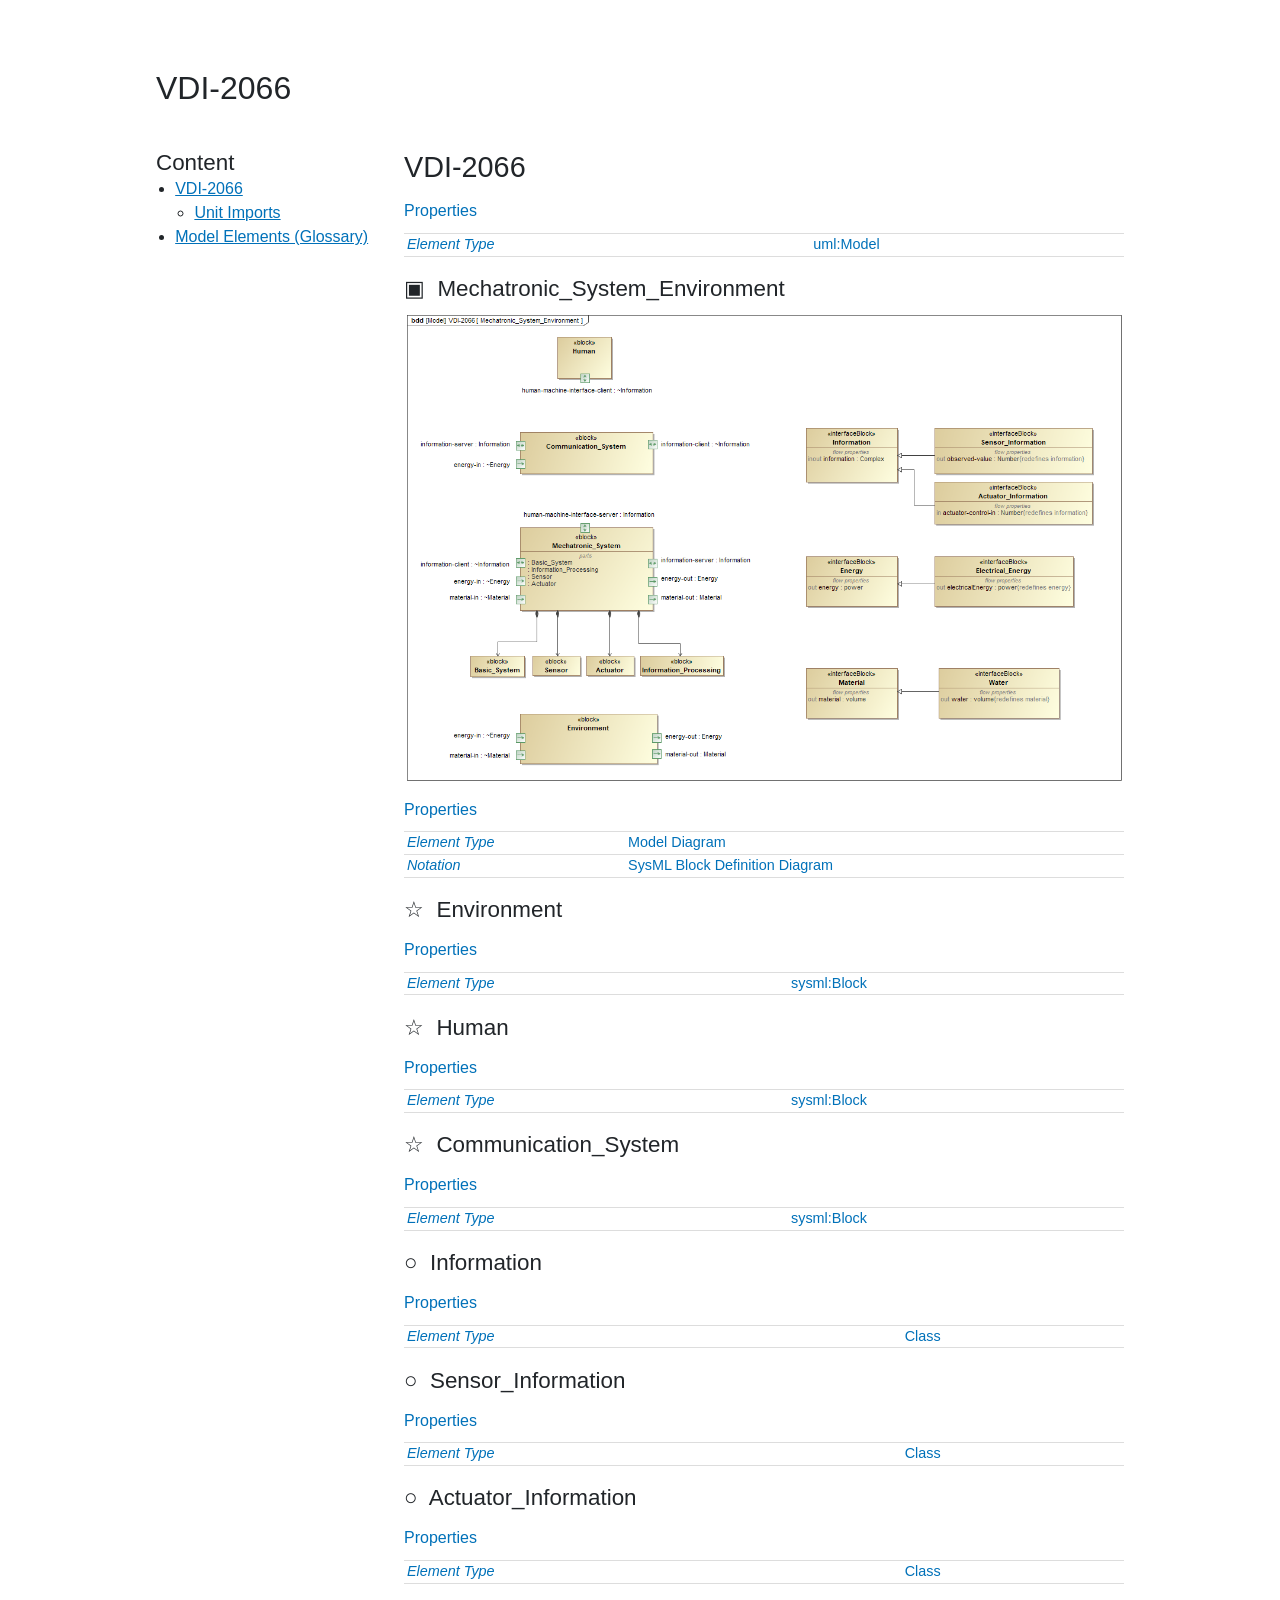
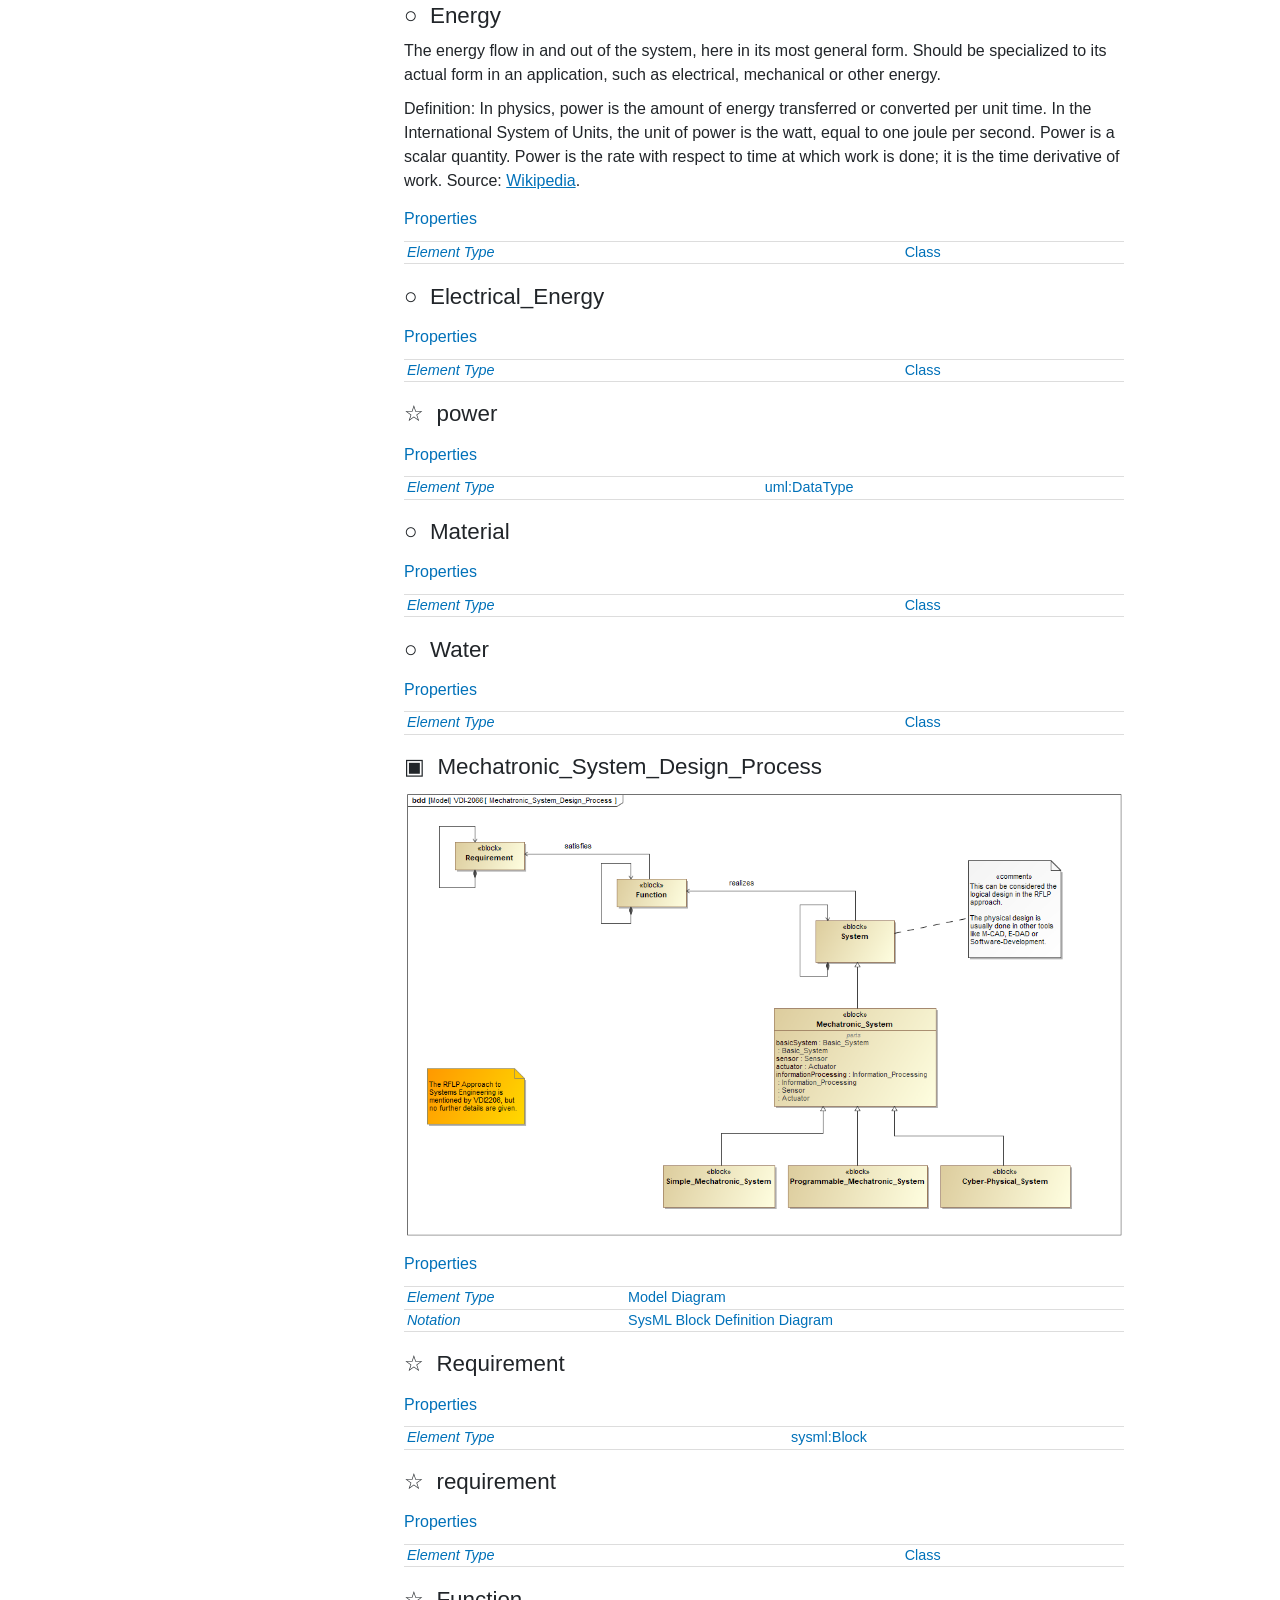
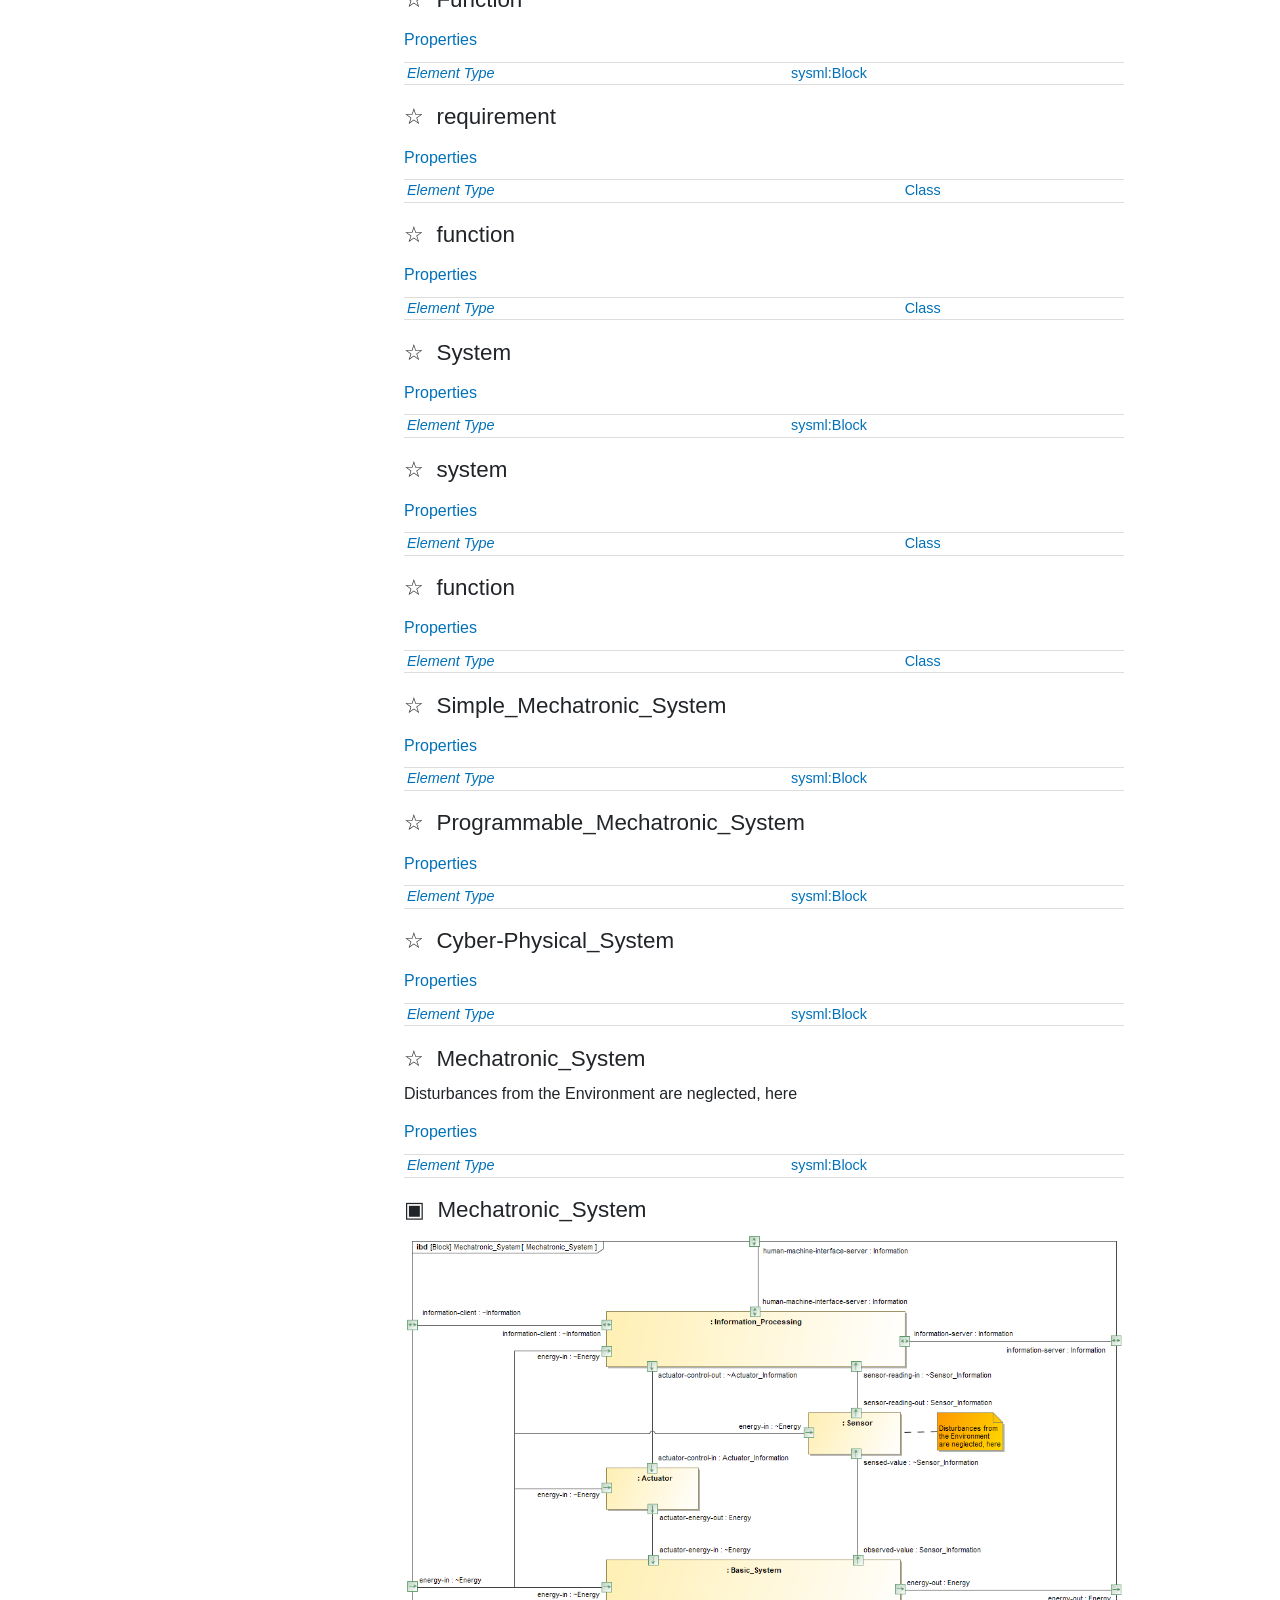
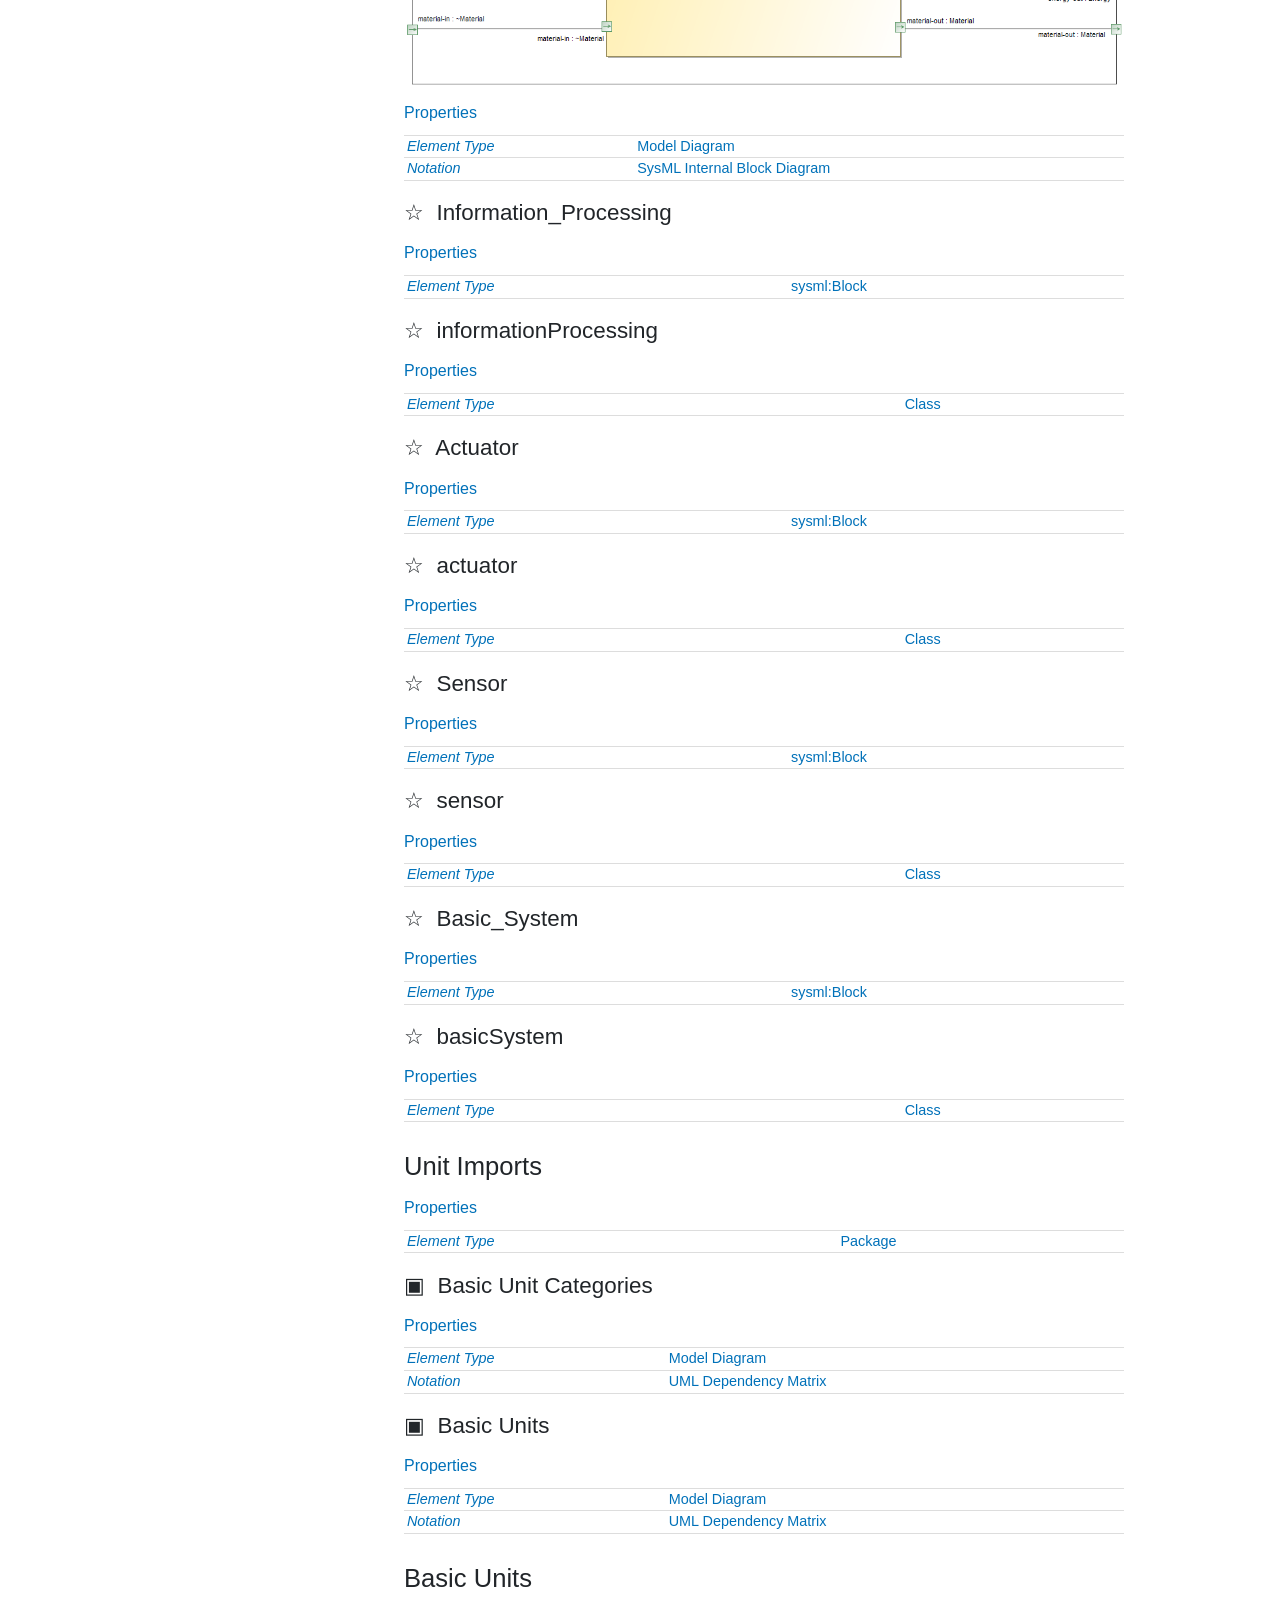
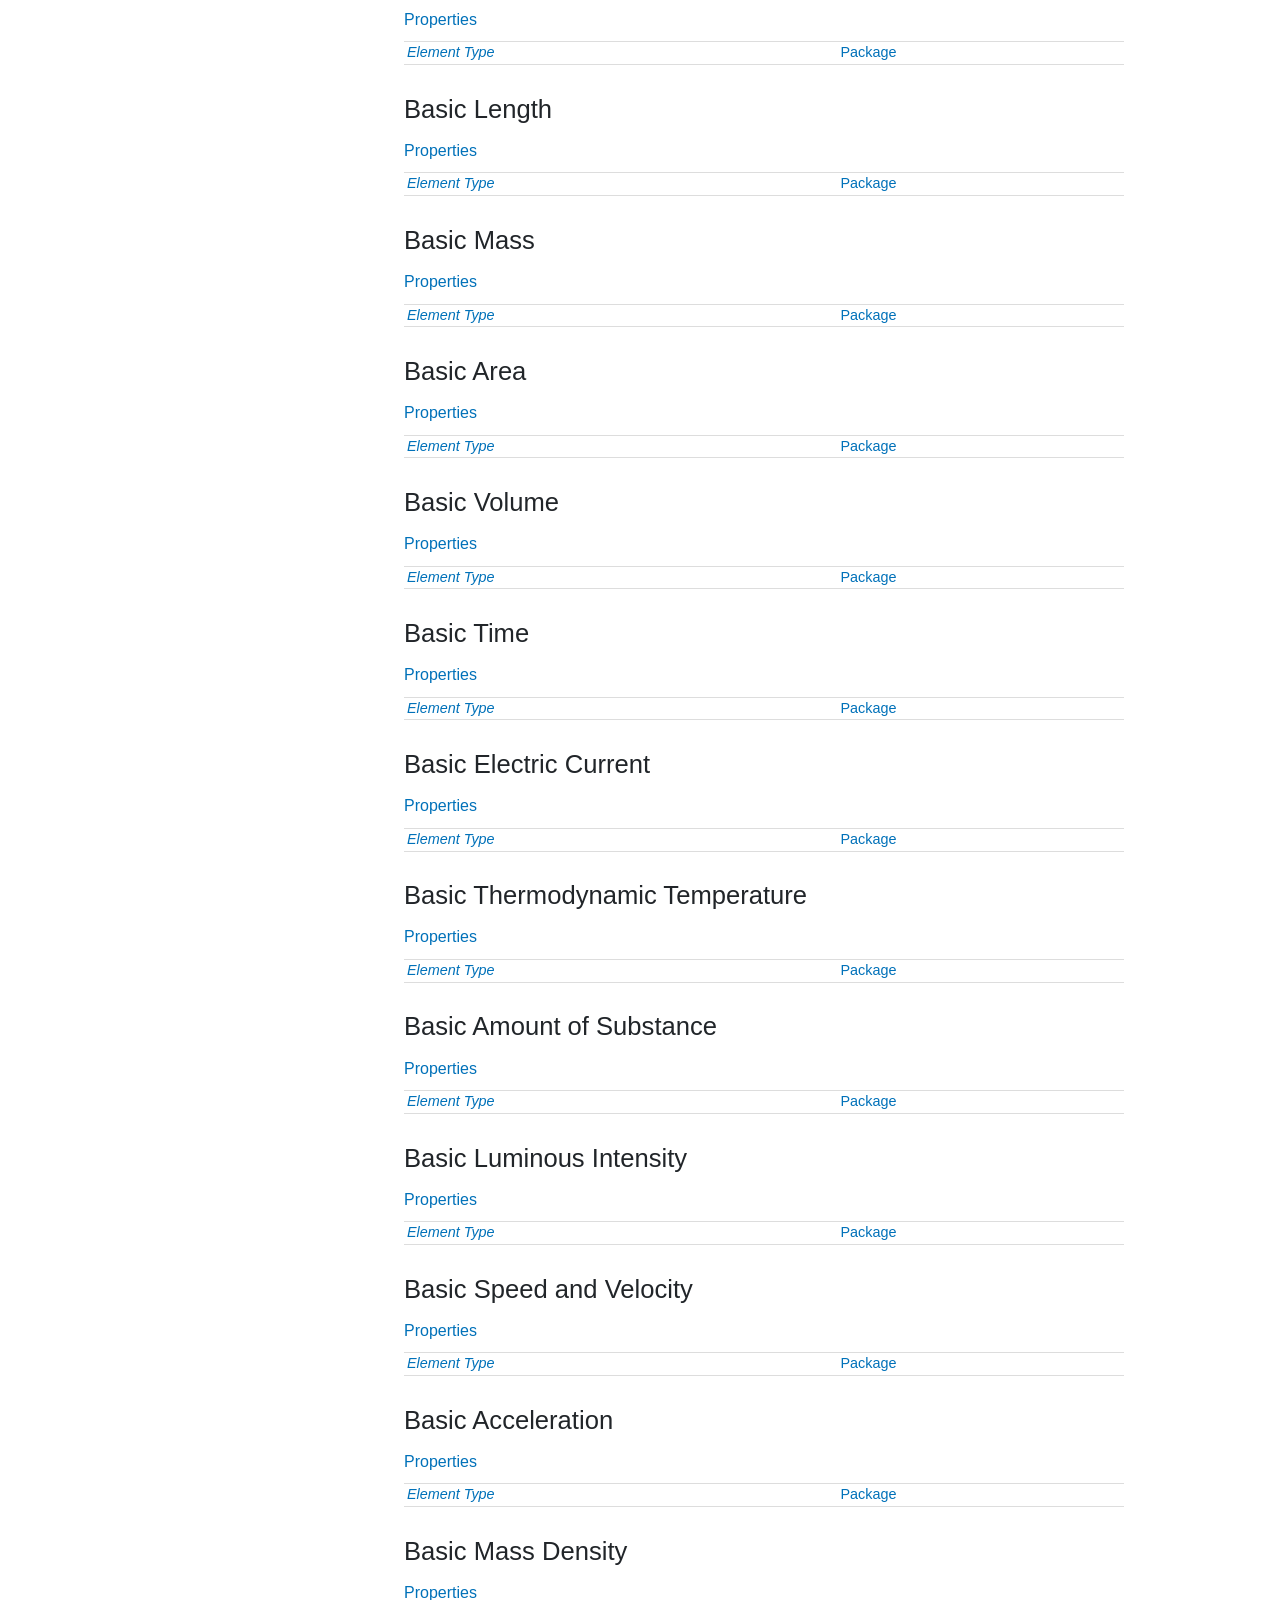
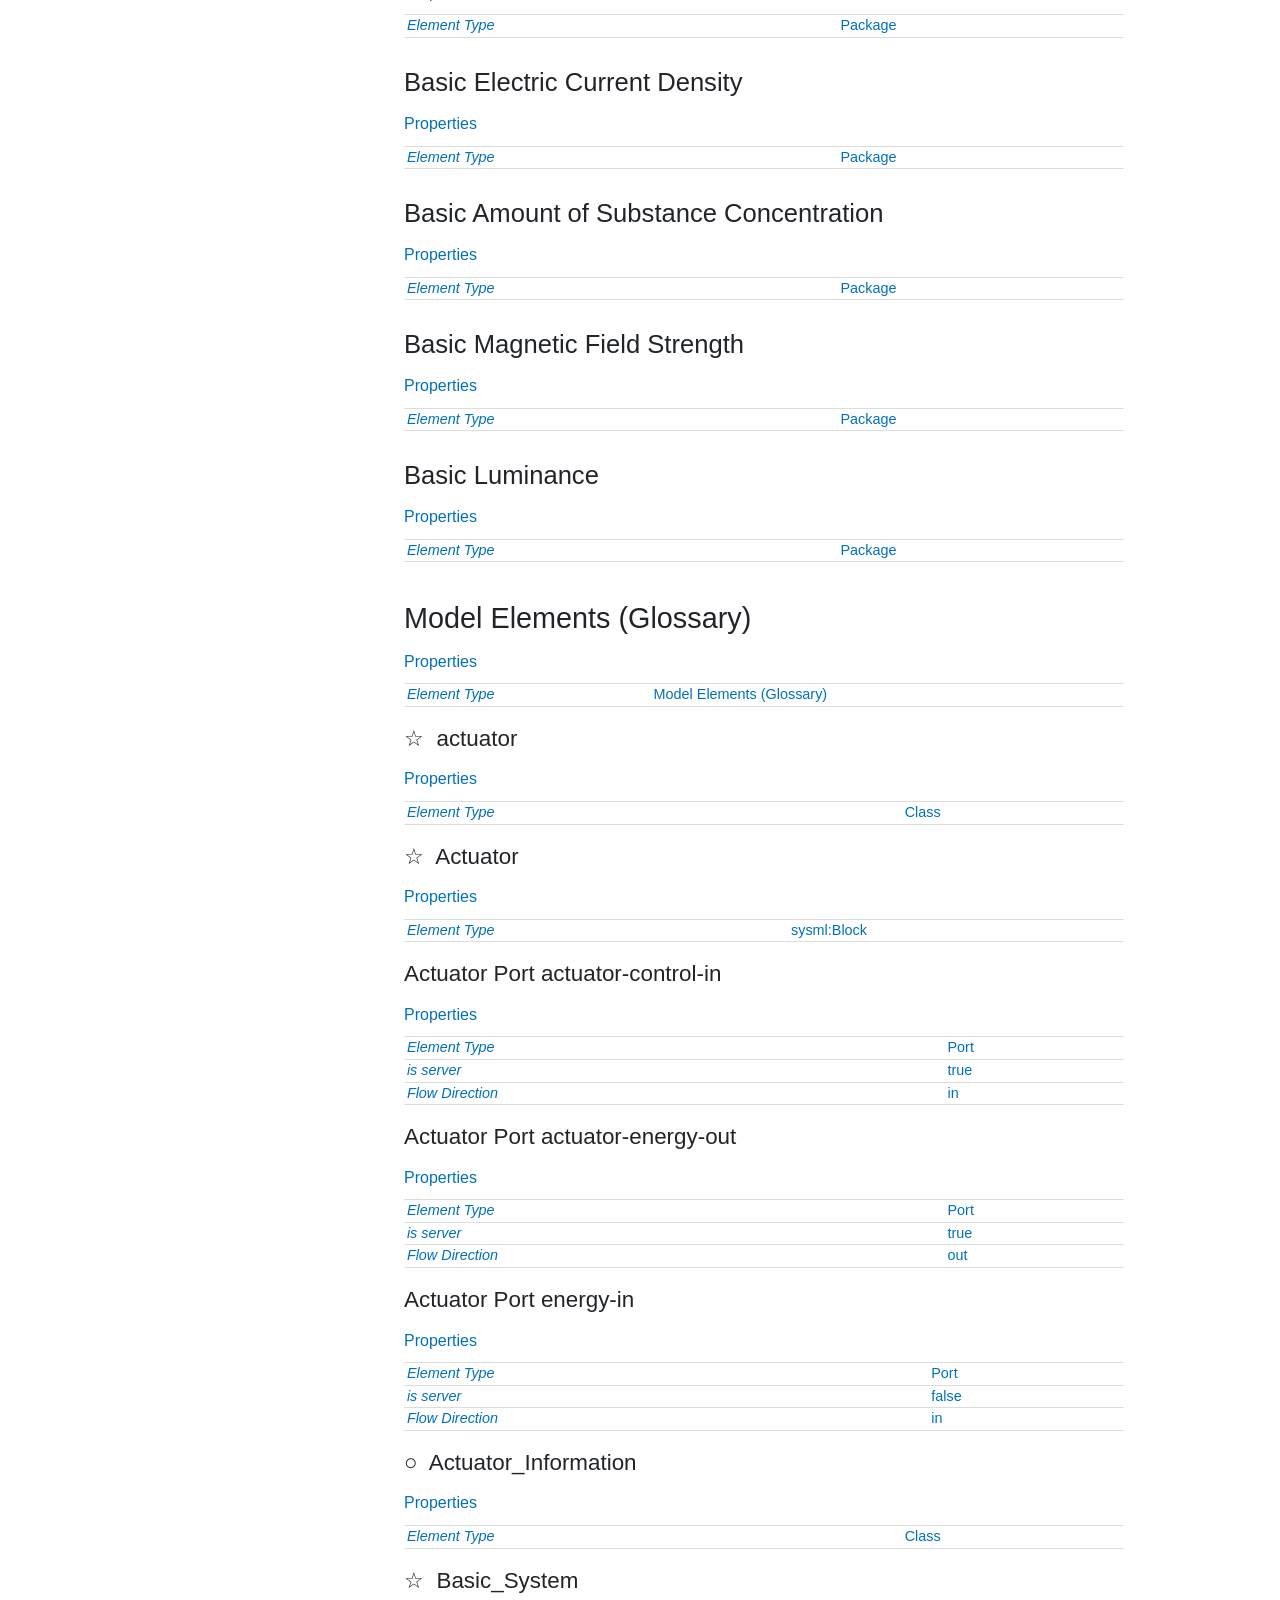
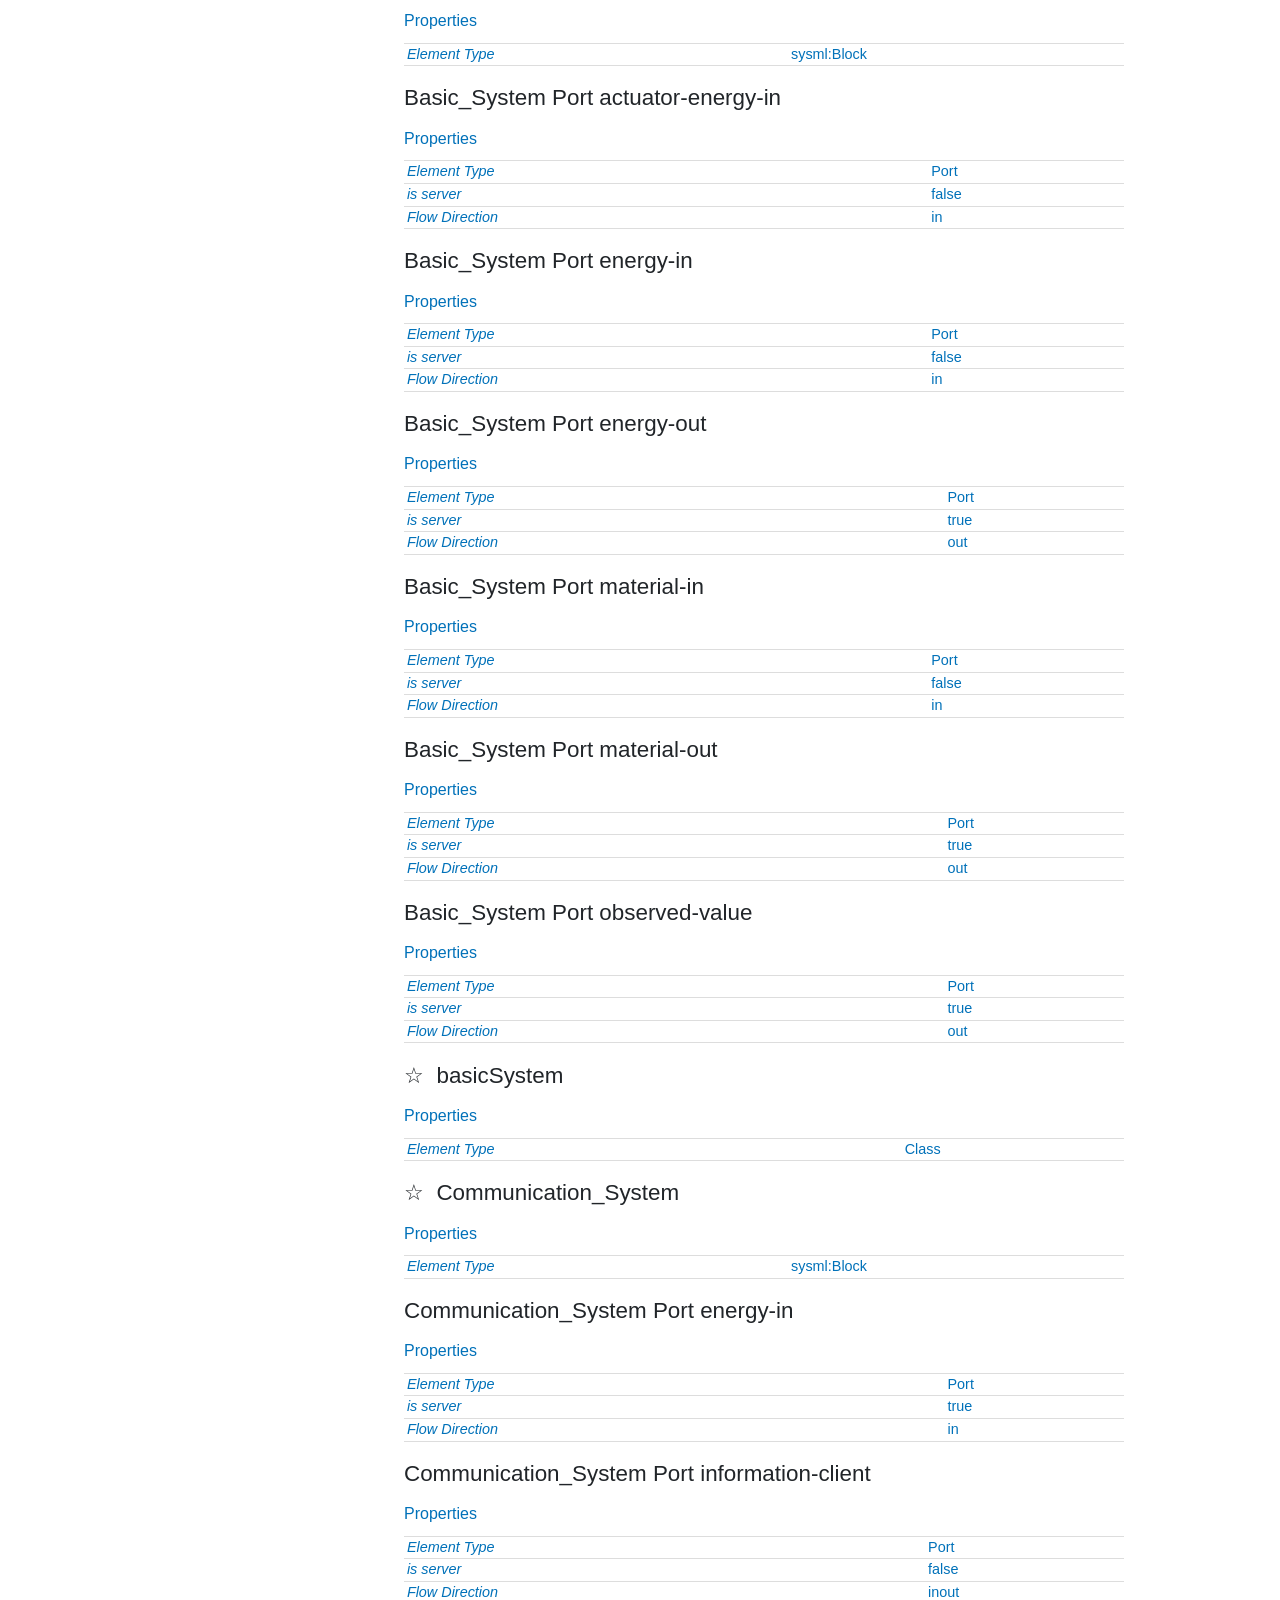
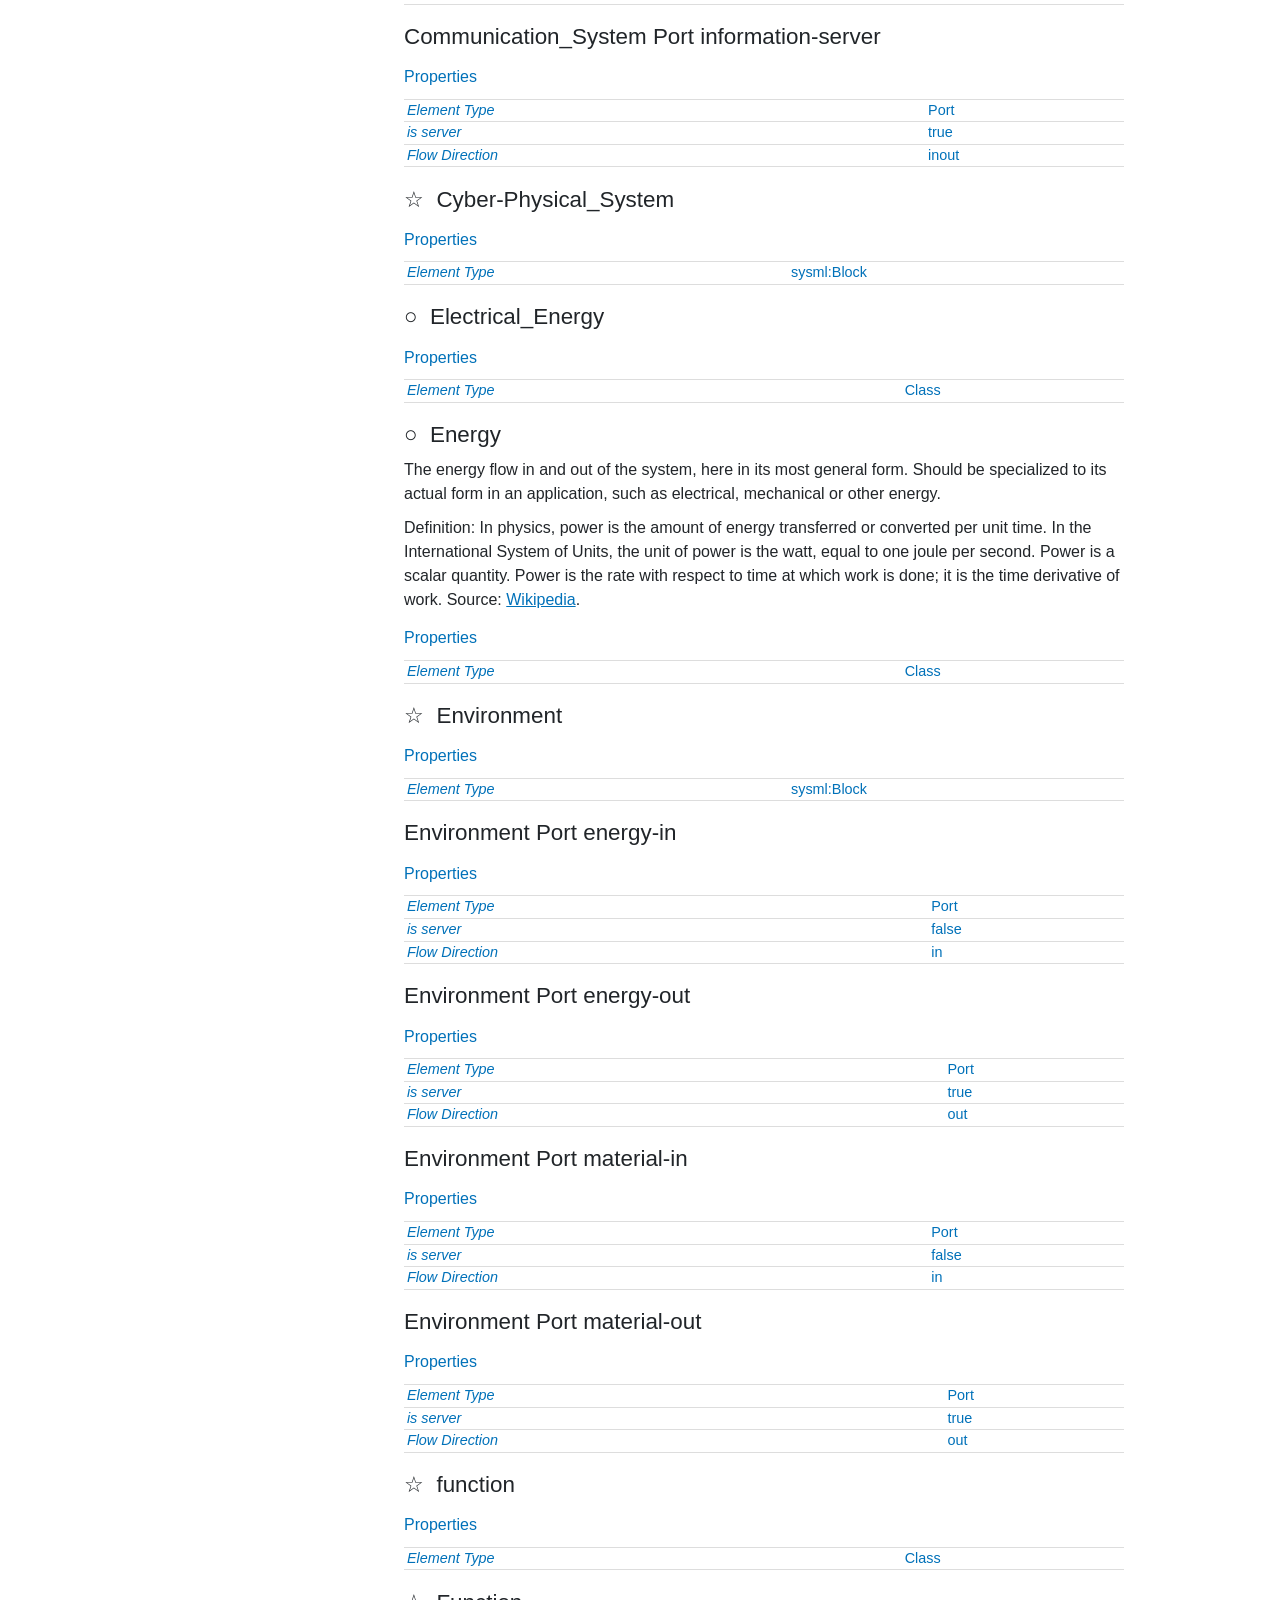
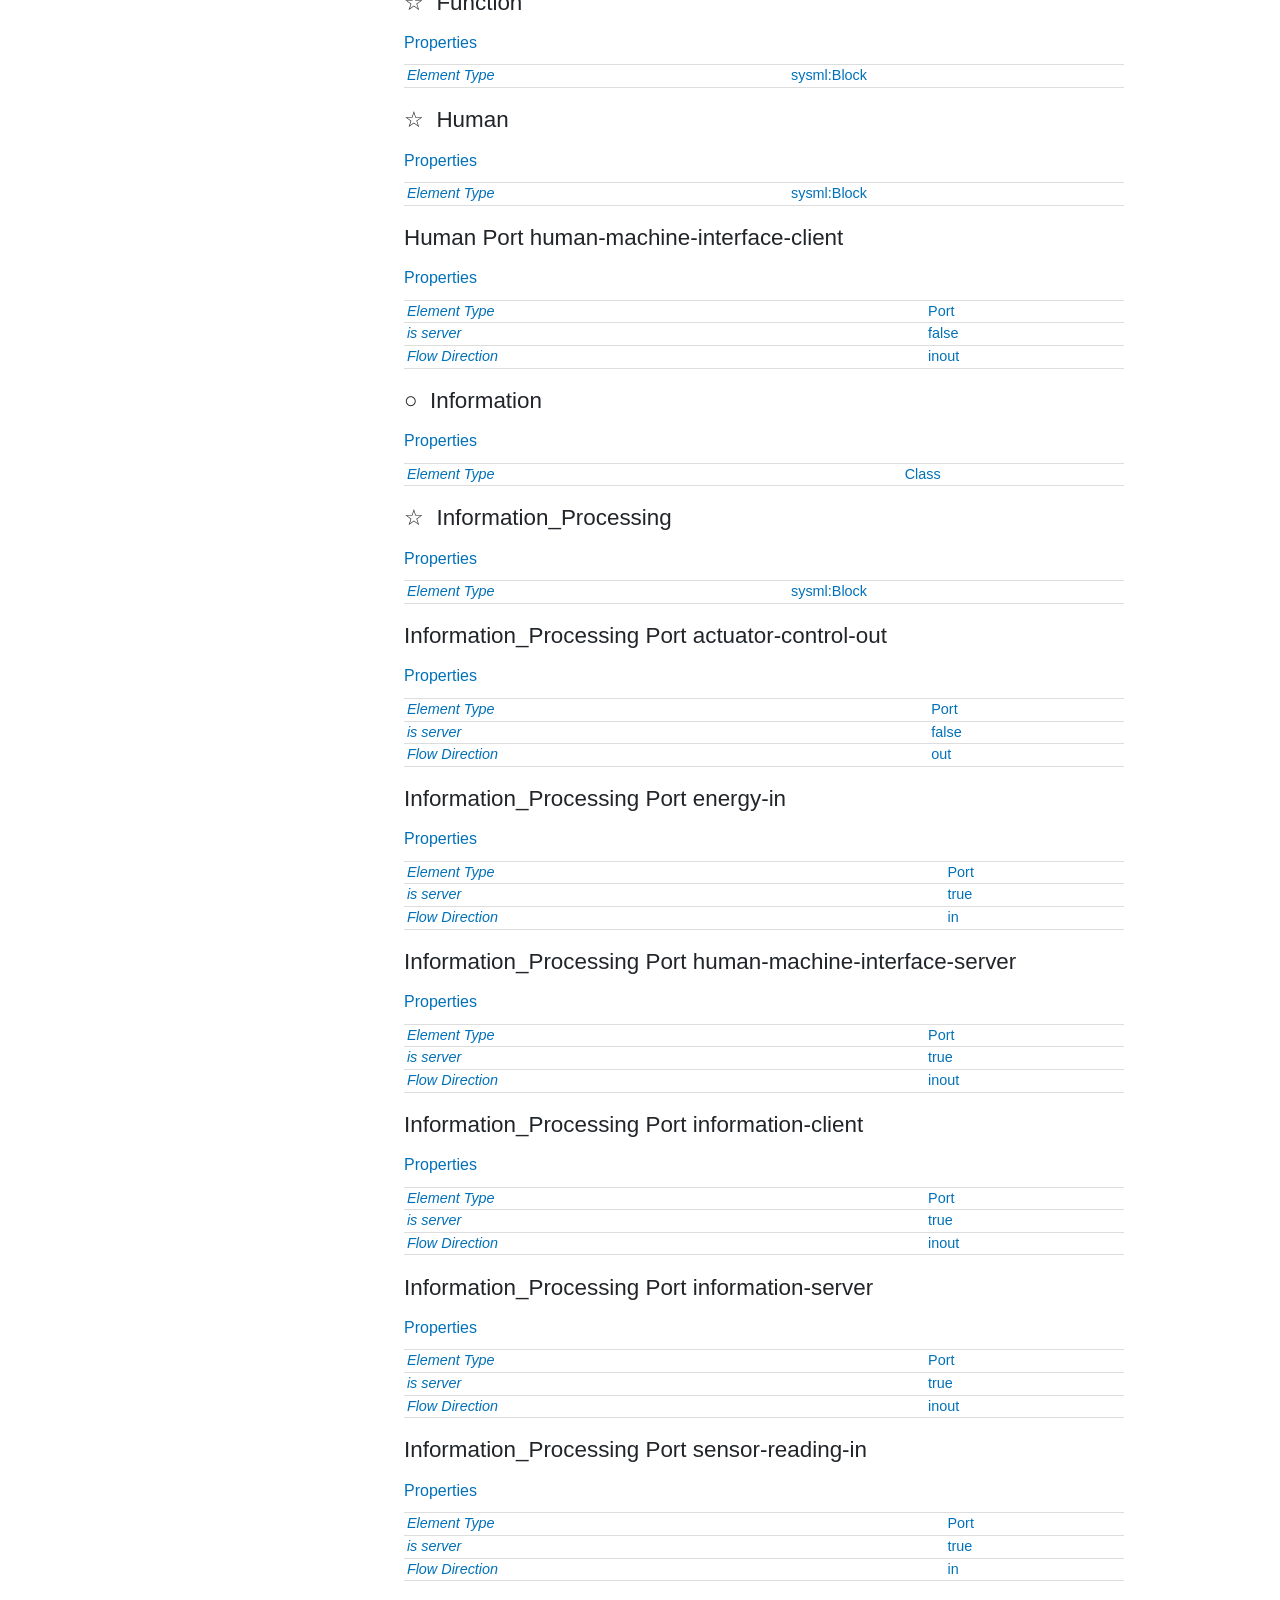
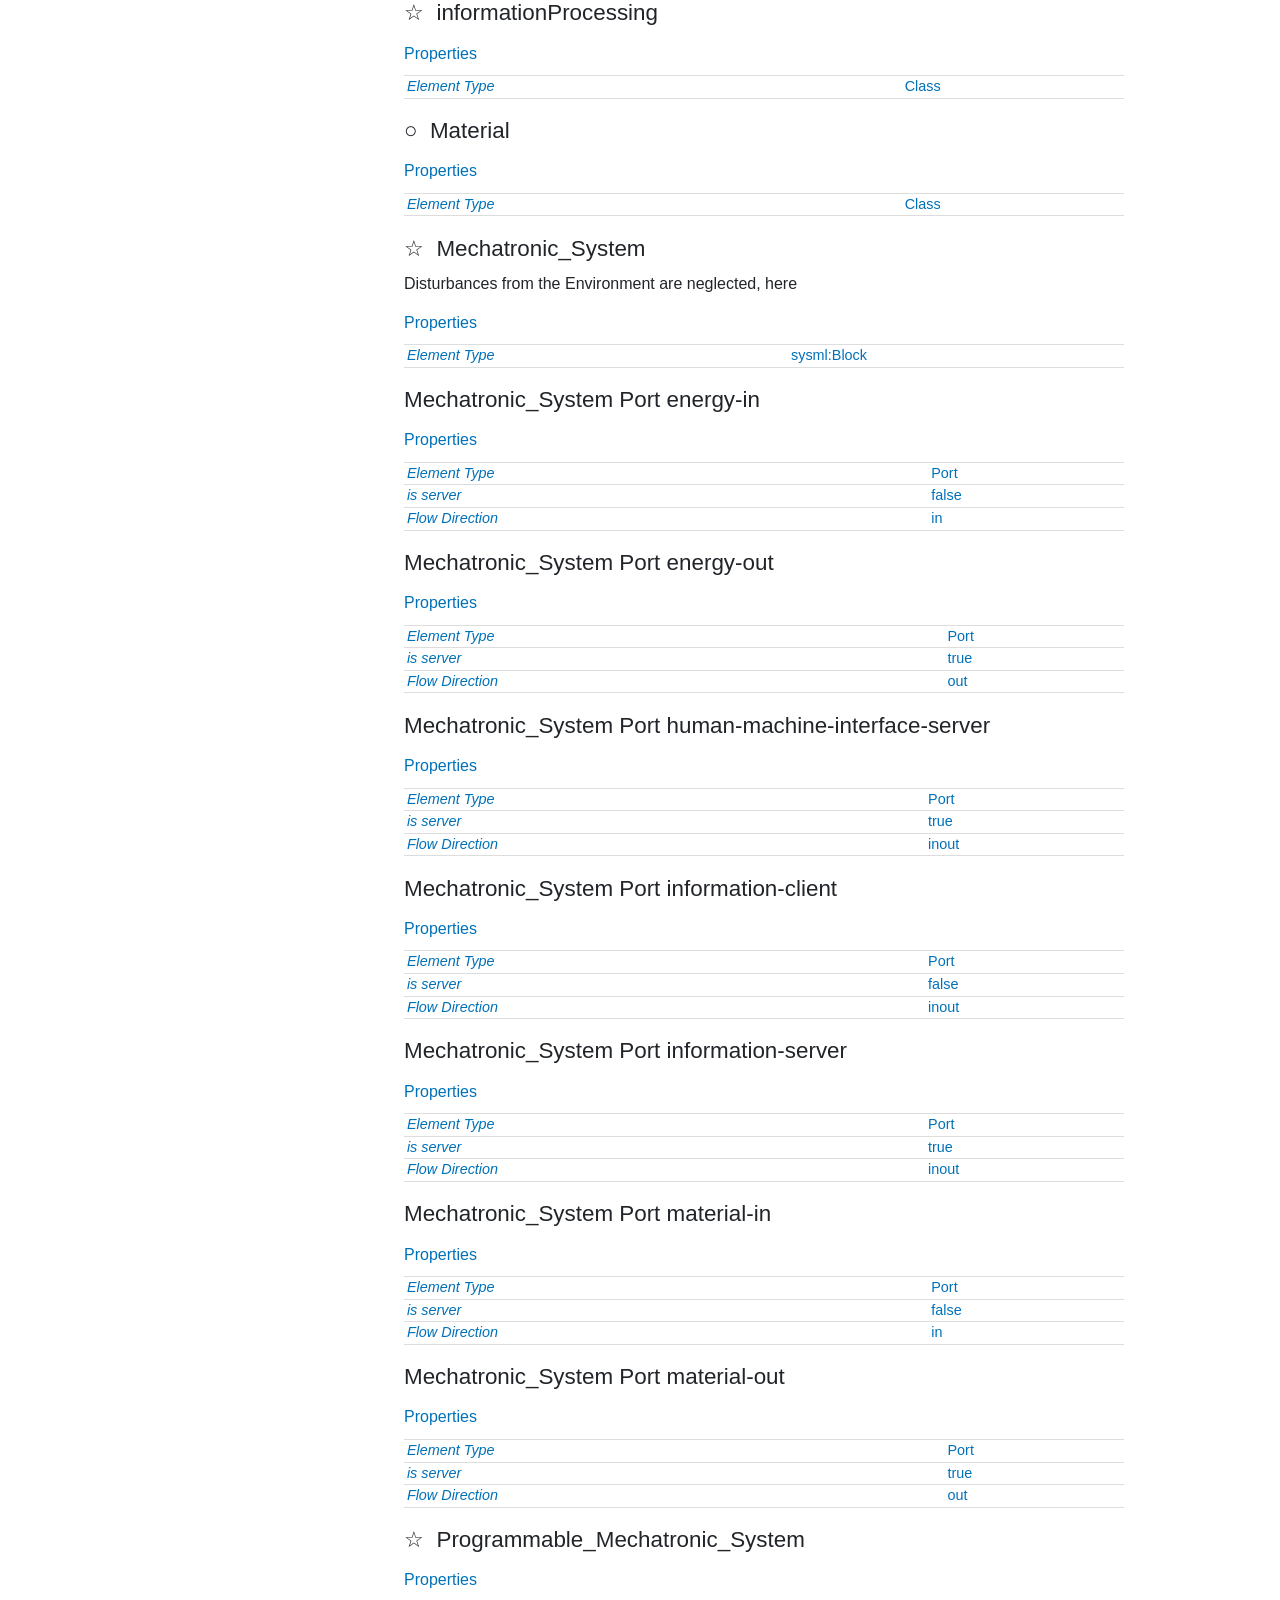
==== commit 0da2bf25: "update VDI-2066" ====
--- a/VDI-2066/8_HTML/index.html
+++ b/VDI-2066/8_HTML/index.html
@@ -1 +1 @@
-<?xml version="1.0" encoding="UTF-8"?><!DOCTYPE html PUBLIC "-//W3C//DTD XHTML 1.1//EN" "http://www.w3.org/TR/xhtml11/DTD/xhtml11.dtd"><html xmlns="http://www.w3.org/1999/xhtml"><head><link rel="stylesheet" href="https://cdn.jsdelivr.net/npm/bootstrap@5.3.3/dist/css/bootstrap.min.css" crossorigin="anonymous" /><link rel="stylesheet" type="text/css" href="./Styles/styles.css" /><title>VDI-2066</title></head><body><div class="container max-width-lg" ><div class="row" ><div class="col-12" ><div class="title">VDI-2066</div></div></div><div class="row" ><div class="col-12 col-md-3" ><h3 style="margin-top:2.4rem;">Content</h3><ul><li><a href="#N-9052885961">VDI-2066</a></li><ul><li><a href="#N-9935905481">Unit Imports</a></li><ul><ul></ul></ul></ul><li><a href="#N-FolderGlossary-10391243923">Model Elements (Glossary)</a></li></ul></div><div class="col-12 col-md-9" ><h1 id="N-9052885961">VDI-2066</h1><p class="metaTitle">Properties</p><table class="propertyTable"><tbody><tr><td class="propertyTitle">Element Type</td><td>uml:Model</td></tr></tbody></table><h3 id="N-8779824746">▣&#160;&#160;Mechatronic_System_Design</h3><p><img src="./Images/F-726744894.png" style="max-width:100%" alt="Mechatronic_System_Design.png" /></p><p class="metaTitle">Properties</p><table class="propertyTable"><tbody><tr><td class="propertyTitle">Element Type</td><td>Model Diagram</td></tr><tr><td class="propertyTitle">Notation</td><td>SysML Block Definition Diagram</td></tr></tbody></table><h3 id="N-8380702534">▣&#160;&#160;Mechatronic_System_Ontology</h3><p><img src="./Images/F-947984655.png" style="max-width:100%" alt="Mechatronic_System_Ontology.png" /></p><p class="metaTitle">Properties</p><table class="propertyTable"><tbody><tr><td class="propertyTitle">Element Type</td><td>Model Diagram</td></tr><tr><td class="propertyTitle">Notation</td><td>SysML Block Definition Diagram</td></tr></tbody></table><h3 id="N-9710713965">&#x2606;&#160;&#160;Mechatronic_System</h3><p>Disturbances from the Environment are neglected, here</p><p class="metaTitle">Properties</p><table class="propertyTable"><tbody><tr><td class="propertyTitle">Element Type</td><td>sysml:Block</td></tr></tbody></table><h3 id="N-10389810114">▣&#160;&#160;Mechatronic_System</h3><p><img src="./Images/F-1322559093.png" style="max-width:100%" alt="Mechatronic_System.png" /></p><p class="metaTitle">Properties</p><table class="propertyTable"><tbody><tr><td class="propertyTitle">Element Type</td><td>Model Diagram</td></tr><tr><td class="propertyTitle">Notation</td><td>SysML Internal Block Diagram</td></tr></tbody></table><h3 id="N-8201923158">&#x2606;&#160;&#160;basicSystem</h3><p class="metaTitle">Properties</p><table class="propertyTable"><tbody><tr><td class="propertyTitle">Element Type</td><td>Class</td></tr></tbody></table><h3 id="N-8067660922">&#x2606;&#160;&#160;sensor</h3><p class="metaTitle">Properties</p><table class="propertyTable"><tbody><tr><td class="propertyTitle">Element Type</td><td>Class</td></tr></tbody></table><h3 id="N-8993746626">&#x2606;&#160;&#160;actuator</h3><p class="metaTitle">Properties</p><table class="propertyTable"><tbody><tr><td class="propertyTitle">Element Type</td><td>Class</td></tr></tbody></table><h3 id="N-11944537089">&#x2606;&#160;&#160;informationProcessing</h3><p class="metaTitle">Properties</p><table class="propertyTable"><tbody><tr><td class="propertyTitle">Element Type</td><td>Class</td></tr></tbody></table><h3 id="N-10511947691">&#x2606;&#160;&#160;Simple_Mechatronic_System</h3><p class="metaTitle">Properties</p><table class="propertyTable"><tbody><tr><td class="propertyTitle">Element Type</td><td>sysml:Block</td></tr></tbody></table><h3 id="N-11605161247">&#x2606;&#160;&#160;Programmable_Mechatronic_System</h3><p class="metaTitle">Properties</p><table class="propertyTable"><tbody><tr><td class="propertyTitle">Element Type</td><td>sysml:Block</td></tr></tbody></table><h3 id="N-11937459958">&#x2606;&#160;&#160;Cyber-Physical_System</h3><p class="metaTitle">Properties</p><table class="propertyTable"><tbody><tr><td class="propertyTitle">Element Type</td><td>sysml:Block</td></tr></tbody></table><h3 id="N-11064372573">&#x2606;&#160;&#160;Information_Processing</h3><p class="metaTitle">Properties</p><table class="propertyTable"><tbody><tr><td class="propertyTitle">Element Type</td><td>sysml:Block</td></tr></tbody></table><h3 id="N-9747990738">&#x2606;&#160;&#160;Actuator</h3><p class="metaTitle">Properties</p><table class="propertyTable"><tbody><tr><td class="propertyTitle">Element Type</td><td>sysml:Block</td></tr></tbody></table><h3 id="N-8030729066">&#x2606;&#160;&#160;Sensor</h3><p class="metaTitle">Properties</p><table class="propertyTable"><tbody><tr><td class="propertyTitle">Element Type</td><td>sysml:Block</td></tr></tbody></table><h3 id="N-8300603931">&#x2606;&#160;&#160;Basic_System</h3><p class="metaTitle">Properties</p><table class="propertyTable"><tbody><tr><td class="propertyTitle">Element Type</td><td>sysml:Block</td></tr></tbody></table><h3 id="N-11775341226">&#x2606;&#160;&#160;Requirement</h3><p class="metaTitle">Properties</p><table class="propertyTable"><tbody><tr><td class="propertyTitle">Element Type</td><td>sysml:Block</td></tr></tbody></table><h3 id="N-10308678871">&#x2606;&#160;&#160;requirement</h3><p class="metaTitle">Properties</p><table class="propertyTable"><tbody><tr><td class="propertyTitle">Element Type</td><td>Class</td></tr></tbody></table><h3 id="N-8198228387">&#x2606;&#160;&#160;Function</h3><p class="metaTitle">Properties</p><table class="propertyTable"><tbody><tr><td class="propertyTitle">Element Type</td><td>sysml:Block</td></tr></tbody></table><h3 id="N-10387230673">&#x2606;&#160;&#160;requirement</h3><p class="metaTitle">Properties</p><table class="propertyTable"><tbody><tr><td class="propertyTitle">Element Type</td><td>Class</td></tr></tbody></table><h3 id="N-11807256779">&#x2606;&#160;&#160;function</h3><p class="metaTitle">Properties</p><table class="propertyTable"><tbody><tr><td class="propertyTitle">Element Type</td><td>Class</td></tr></tbody></table><h3 id="N-11496174985">&#x2606;&#160;&#160;System</h3><p class="metaTitle">Properties</p><table class="propertyTable"><tbody><tr><td class="propertyTitle">Element Type</td><td>sysml:Block</td></tr></tbody></table><h3 id="N-11453531311">&#x2606;&#160;&#160;system</h3><p class="metaTitle">Properties</p><table class="propertyTable"><tbody><tr><td class="propertyTitle">Element Type</td><td>Class</td></tr></tbody></table><h3 id="N-9053325445">&#x2606;&#160;&#160;function</h3><p class="metaTitle">Properties</p><table class="propertyTable"><tbody><tr><td class="propertyTitle">Element Type</td><td>Class</td></tr></tbody></table><h3 id="N-8644339779">&#x2606;&#160;&#160;Human</h3><p class="metaTitle">Properties</p><table class="propertyTable"><tbody><tr><td class="propertyTitle">Element Type</td><td>sysml:Block</td></tr></tbody></table><h3 id="N-11336952326">&#x2606;&#160;&#160;Communication_System</h3><p class="metaTitle">Properties</p><table class="propertyTable"><tbody><tr><td class="propertyTitle">Element Type</td><td>sysml:Block</td></tr></tbody></table><h3 id="N-11822009328">&#x2606;&#160;&#160;Environment</h3><p class="metaTitle">Properties</p><table class="propertyTable"><tbody><tr><td class="propertyTitle">Element Type</td><td>sysml:Block</td></tr></tbody></table><h3 id="N-12145964229">&#x25CB;&#160;&#160;Information</h3><p class="metaTitle">Properties</p><table class="propertyTable"><tbody><tr><td class="propertyTitle">Element Type</td><td>Class</td></tr></tbody></table><h3 id="N-8482135311">&#x25CB;&#160;&#160;Material</h3><p class="metaTitle">Properties</p><table class="propertyTable"><tbody><tr><td class="propertyTitle">Element Type</td><td>Class</td></tr></tbody></table><h3 id="N-9124069410">&#x25CB;&#160;&#160;Water</h3><p class="metaTitle">Properties</p><table class="propertyTable"><tbody><tr><td class="propertyTitle">Element Type</td><td>Class</td></tr></tbody></table><h3 id="N-8117809205">&#x25CB;&#160;&#160;Energy</h3><p>The energy flow in and out of the system, here in its most general form. Should be specialized to its actual form in an application, such as electrical, mechanical or other energy.</p><p>Definition: In physics, power is the amount of energy transferred or converted per unit time. In the International System of Units, the unit of power is the watt, equal to one joule per second. Power is a scalar quantity. Power is the rate with respect to time at which work is done; it is the time derivative of work. Source: <a href="https://en.wikipedia.org/wiki/Power_(physics)">Wikipedia</a>.</p><p class="metaTitle">Properties</p><table class="propertyTable"><tbody><tr><td class="propertyTitle">Element Type</td><td>Class</td></tr></tbody></table><h3 id="N-12123062271">&#x25CB;&#160;&#160;Electrical_Energy</h3><p class="metaTitle">Properties</p><table class="propertyTable"><tbody><tr><td class="propertyTitle">Element Type</td><td>Class</td></tr></tbody></table><h3 id="N-11308532988">&#x25CB;&#160;&#160;Sensor_Information</h3><p class="metaTitle">Properties</p><table class="propertyTable"><tbody><tr><td class="propertyTitle">Element Type</td><td>Class</td></tr></tbody></table><h3 id="N-11584528047">&#x25CB;&#160;&#160;Actuator_Information</h3><p class="metaTitle">Properties</p><table class="propertyTable"><tbody><tr><td class="propertyTitle">Element Type</td><td>Class</td></tr></tbody></table><h2 id="N-9935905481">Unit Imports</h2><p class="metaTitle">Properties</p><table class="propertyTable"><tbody><tr><td class="propertyTitle">Element Type</td><td>Package</td></tr></tbody></table><h2 id="N-10379610468">Basic Units</h2><p class="metaTitle">Properties</p><table class="propertyTable"><tbody><tr><td class="propertyTitle">Element Type</td><td>Package</td></tr></tbody></table><h2 id="N-10291488069">Basic Length</h2><p class="metaTitle">Properties</p><table class="propertyTable"><tbody><tr><td class="propertyTitle">Element Type</td><td>Package</td></tr></tbody></table><h2 id="N-9213137469">Basic Mass</h2><p class="metaTitle">Properties</p><table class="propertyTable"><tbody><tr><td class="propertyTitle">Element Type</td><td>Package</td></tr></tbody></table><h2 id="N-8246654278">Basic Area</h2><p class="metaTitle">Properties</p><table class="propertyTable"><tbody><tr><td class="propertyTitle">Element Type</td><td>Package</td></tr></tbody></table><h2 id="N-9472090315">Basic Volume</h2><p class="metaTitle">Properties</p><table class="propertyTable"><tbody><tr><td class="propertyTitle">Element Type</td><td>Package</td></tr></tbody></table><h2 id="N-9737446627">Basic Time</h2><p class="metaTitle">Properties</p><table class="propertyTable"><tbody><tr><td class="propertyTitle">Element Type</td><td>Package</td></tr></tbody></table><h2 id="N-9885831699">Basic Electric Current</h2><p class="metaTitle">Properties</p><table class="propertyTable"><tbody><tr><td class="propertyTitle">Element Type</td><td>Package</td></tr></tbody></table><h2 id="N-8313019249">Basic Thermodynamic Temperature</h2><p class="metaTitle">Properties</p><table class="propertyTable"><tbody><tr><td class="propertyTitle">Element Type</td><td>Package</td></tr></tbody></table><h2 id="N-10059535849">Basic Amount of Substance</h2><p class="metaTitle">Properties</p><table class="propertyTable"><tbody><tr><td class="propertyTitle">Element Type</td><td>Package</td></tr></tbody></table><h2 id="N-10039196392">Basic Luminous Intensity</h2><p class="metaTitle">Properties</p><table class="propertyTable"><tbody><tr><td class="propertyTitle">Element Type</td><td>Package</td></tr></tbody></table><h2 id="N-9845825140">Basic Speed and Velocity</h2><p class="metaTitle">Properties</p><table class="propertyTable"><tbody><tr><td class="propertyTitle">Element Type</td><td>Package</td></tr></tbody></table><h2 id="N-9827404565">Basic Acceleration</h2><p class="metaTitle">Properties</p><table class="propertyTable"><tbody><tr><td class="propertyTitle">Element Type</td><td>Package</td></tr></tbody></table><h2 id="N-11853966927">Basic Mass Density</h2><p class="metaTitle">Properties</p><table class="propertyTable"><tbody><tr><td class="propertyTitle">Element Type</td><td>Package</td></tr></tbody></table><h2 id="N-9757048572">Basic Electric Current Density</h2><p class="metaTitle">Properties</p><table class="propertyTable"><tbody><tr><td class="propertyTitle">Element Type</td><td>Package</td></tr></tbody></table><h2 id="N-11883973673">Basic Amount of Substance Concentration</h2><p class="metaTitle">Properties</p><table class="propertyTable"><tbody><tr><td class="propertyTitle">Element Type</td><td>Package</td></tr></tbody></table><h2 id="N-8626254304">Basic Magnetic Field Strength</h2><p class="metaTitle">Properties</p><table class="propertyTable"><tbody><tr><td class="propertyTitle">Element Type</td><td>Package</td></tr></tbody></table><h2 id="N-11672441239">Basic Luminance</h2><p class="metaTitle">Properties</p><table class="propertyTable"><tbody><tr><td class="propertyTitle">Element Type</td><td>Package</td></tr></tbody></table><h3 id="N-10115153107">&#x2606;&#160;&#160;power</h3><p class="metaTitle">Properties</p><table class="propertyTable"><tbody><tr><td class="propertyTitle">Element Type</td><td>uml:DataType</td></tr></tbody></table><h1 id="N-FolderGlossary-10391243923">Model Elements (Glossary)</h1><p class="metaTitle">Properties</p><table class="propertyTable"><tbody><tr><td class="propertyTitle">Element Type</td><td>Model Elements (Glossary)</td></tr></tbody></table><h3 id="N-9808121106">&#x2606;&#160;&#160;actuator</h3><p class="metaTitle">Properties</p><table class="propertyTable"><tbody><tr><td class="propertyTitle">Element Type</td><td>Class</td></tr></tbody></table><h3 id="N-9843626965">&#x2606;&#160;&#160;Actuator</h3><p class="metaTitle">Properties</p><table class="propertyTable"><tbody><tr><td class="propertyTitle">Element Type</td><td>sysml:Block</td></tr></tbody></table><h3 id="N-9631676150">Actuator Port actuator-control-in</h3><p class="metaTitle">Properties</p><table class="propertyTable"><tbody><tr><td class="propertyTitle">Element Type</td><td>Port</td></tr><tr><td class="propertyTitle">is server</td><td>true</td></tr><tr><td class="propertyTitle">Flow Direction</td><td>in</td></tr></tbody></table><h3 id="N-11583368180">Actuator Port actuator-energy-out</h3><p class="metaTitle">Properties</p><table class="propertyTable"><tbody><tr><td class="propertyTitle">Element Type</td><td>Port</td></tr><tr><td class="propertyTitle">is server</td><td>true</td></tr><tr><td class="propertyTitle">Flow Direction</td><td>out</td></tr></tbody></table><h3 id="N-11262625403">Actuator Port energy-in</h3><p class="metaTitle">Properties</p><table class="propertyTable"><tbody><tr><td class="propertyTitle">Element Type</td><td>Port</td></tr><tr><td class="propertyTitle">is server</td><td>false</td></tr><tr><td class="propertyTitle">Flow Direction</td><td>in</td></tr></tbody></table><h3 id="N-8030581554">&#x25CB;&#160;&#160;Actuator_Information</h3><p class="metaTitle">Properties</p><table class="propertyTable"><tbody><tr><td class="propertyTitle">Element Type</td><td>Class</td></tr></tbody></table><h3 id="N-10339002526">&#x2606;&#160;&#160;Basic_System</h3><p class="metaTitle">Properties</p><table class="propertyTable"><tbody><tr><td class="propertyTitle">Element Type</td><td>sysml:Block</td></tr></tbody></table><h3 id="N-12128750161">Basic_System Port actuator-energy-in</h3><p class="metaTitle">Properties</p><table class="propertyTable"><tbody><tr><td class="propertyTitle">Element Type</td><td>Port</td></tr><tr><td class="propertyTitle">is server</td><td>false</td></tr><tr><td class="propertyTitle">Flow Direction</td><td>in</td></tr></tbody></table><h3 id="N-10789638567">Basic_System Port energy-in</h3><p class="metaTitle">Properties</p><table class="propertyTable"><tbody><tr><td class="propertyTitle">Element Type</td><td>Port</td></tr><tr><td class="propertyTitle">is server</td><td>false</td></tr><tr><td class="propertyTitle">Flow Direction</td><td>in</td></tr></tbody></table><h3 id="N-10237208918">Basic_System Port energy-out</h3><p class="metaTitle">Properties</p><table class="propertyTable"><tbody><tr><td class="propertyTitle">Element Type</td><td>Port</td></tr><tr><td class="propertyTitle">is server</td><td>true</td></tr><tr><td class="propertyTitle">Flow Direction</td><td>out</td></tr></tbody></table><h3 id="N-11779211484">Basic_System Port material-in</h3><p class="metaTitle">Properties</p><table class="propertyTable"><tbody><tr><td class="propertyTitle">Element Type</td><td>Port</td></tr><tr><td class="propertyTitle">is server</td><td>false</td></tr><tr><td class="propertyTitle">Flow Direction</td><td>in</td></tr></tbody></table><h3 id="N-8808262459">Basic_System Port material-out</h3><p class="metaTitle">Properties</p><table class="propertyTable"><tbody><tr><td class="propertyTitle">Element Type</td><td>Port</td></tr><tr><td class="propertyTitle">is server</td><td>true</td></tr><tr><td class="propertyTitle">Flow Direction</td><td>out</td></tr></tbody></table><h3 id="N-8385651192">Basic_System Port observed-value</h3><p class="metaTitle">Properties</p><table class="propertyTable"><tbody><tr><td class="propertyTitle">Element Type</td><td>Port</td></tr><tr><td class="propertyTitle">is server</td><td>true</td></tr><tr><td class="propertyTitle">Flow Direction</td><td>out</td></tr></tbody></table><h3 id="N-9633914534">&#x2606;&#160;&#160;basicSystem</h3><p class="metaTitle">Properties</p><table class="propertyTable"><tbody><tr><td class="propertyTitle">Element Type</td><td>Class</td></tr></tbody></table><h3 id="N-9237150473">&#x2606;&#160;&#160;Communication_System</h3><p class="metaTitle">Properties</p><table class="propertyTable"><tbody><tr><td class="propertyTitle">Element Type</td><td>sysml:Block</td></tr></tbody></table><h3 id="N-10339276245">Communication_System Port energy-in</h3><p class="metaTitle">Properties</p><table class="propertyTable"><tbody><tr><td class="propertyTitle">Element Type</td><td>Port</td></tr><tr><td class="propertyTitle">is server</td><td>true</td></tr><tr><td class="propertyTitle">Flow Direction</td><td>in</td></tr></tbody></table><h3 id="N-8373951533">Communication_System Port information-client</h3><p class="metaTitle">Properties</p><table class="propertyTable"><tbody><tr><td class="propertyTitle">Element Type</td><td>Port</td></tr><tr><td class="propertyTitle">is server</td><td>false</td></tr><tr><td class="propertyTitle">Flow Direction</td><td>inout</td></tr></tbody></table><h3 id="N-8423192428">Communication_System Port information-server</h3><p class="metaTitle">Properties</p><table class="propertyTable"><tbody><tr><td class="propertyTitle">Element Type</td><td>Port</td></tr><tr><td class="propertyTitle">is server</td><td>true</td></tr><tr><td class="propertyTitle">Flow Direction</td><td>inout</td></tr></tbody></table><h3 id="N-11583801337">&#x2606;&#160;&#160;Cyber-Physical_System</h3><p class="metaTitle">Properties</p><table class="propertyTable"><tbody><tr><td class="propertyTitle">Element Type</td><td>sysml:Block</td></tr></tbody></table><h3 id="N-11367689346">&#x25CB;&#160;&#160;Electrical_Energy</h3><p class="metaTitle">Properties</p><table class="propertyTable"><tbody><tr><td class="propertyTitle">Element Type</td><td>Class</td></tr></tbody></table><h3 id="N-9260421560">&#x25CB;&#160;&#160;Energy</h3><p>The energy flow in and out of the system, here in its most general form. Should be specialized to its actual form in an application, such as electrical, mechanical or other energy.</p><p>Definition: In physics, power is the amount of energy transferred or converted per unit time. In the International System of Units, the unit of power is the watt, equal to one joule per second. Power is a scalar quantity. Power is the rate with respect to time at which work is done; it is the time derivative of work. Source: <a href="https://en.wikipedia.org/wiki/Power_(physics)">Wikipedia</a>.</p><p class="metaTitle">Properties</p><table class="propertyTable"><tbody><tr><td class="propertyTitle">Element Type</td><td>Class</td></tr></tbody></table><h3 id="N-8770689011">&#x2606;&#160;&#160;Environment</h3><p class="metaTitle">Properties</p><table class="propertyTable"><tbody><tr><td class="propertyTitle">Element Type</td><td>sysml:Block</td></tr></tbody></table><h3 id="N-9744255735">Environment Port energy-in</h3><p class="metaTitle">Properties</p><table class="propertyTable"><tbody><tr><td class="propertyTitle">Element Type</td><td>Port</td></tr><tr><td class="propertyTitle">is server</td><td>false</td></tr><tr><td class="propertyTitle">Flow Direction</td><td>in</td></tr></tbody></table><h3 id="N-10322363819">Environment Port energy-out</h3><p class="metaTitle">Properties</p><table class="propertyTable"><tbody><tr><td class="propertyTitle">Element Type</td><td>Port</td></tr><tr><td class="propertyTitle">is server</td><td>true</td></tr><tr><td class="propertyTitle">Flow Direction</td><td>out</td></tr></tbody></table><h3 id="N-11538612887">Environment Port material-in</h3><p class="metaTitle">Properties</p><table class="propertyTable"><tbody><tr><td class="propertyTitle">Element Type</td><td>Port</td></tr><tr><td class="propertyTitle">is server</td><td>false</td></tr><tr><td class="propertyTitle">Flow Direction</td><td>in</td></tr></tbody></table><h3 id="N-11901279419">Environment Port material-out</h3><p class="metaTitle">Properties</p><table class="propertyTable"><tbody><tr><td class="propertyTitle">Element Type</td><td>Port</td></tr><tr><td class="propertyTitle">is server</td><td>true</td></tr><tr><td class="propertyTitle">Flow Direction</td><td>out</td></tr></tbody></table><h3 id="N-10995919089">&#x2606;&#160;&#160;function</h3><p class="metaTitle">Properties</p><table class="propertyTable"><tbody><tr><td class="propertyTitle">Element Type</td><td>Class</td></tr></tbody></table><h3 id="N-9489318950">&#x2606;&#160;&#160;Function</h3><p class="metaTitle">Properties</p><table class="propertyTable"><tbody><tr><td class="propertyTitle">Element Type</td><td>sysml:Block</td></tr></tbody></table><h3 id="N-7990301382">&#x2606;&#160;&#160;Human</h3><p class="metaTitle">Properties</p><table class="propertyTable"><tbody><tr><td class="propertyTitle">Element Type</td><td>sysml:Block</td></tr></tbody></table><h3 id="N-8537115424">Human Port human-machine-interface-client</h3><p class="metaTitle">Properties</p><table class="propertyTable"><tbody><tr><td class="propertyTitle">Element Type</td><td>Port</td></tr><tr><td class="propertyTitle">is server</td><td>false</td></tr><tr><td class="propertyTitle">Flow Direction</td><td>inout</td></tr></tbody></table><h3 id="N-9092910664">&#x25CB;&#160;&#160;Information</h3><p class="metaTitle">Properties</p><table class="propertyTable"><tbody><tr><td class="propertyTitle">Element Type</td><td>Class</td></tr></tbody></table><h3 id="N-8439266016">&#x2606;&#160;&#160;Information_Processing</h3><p class="metaTitle">Properties</p><table class="propertyTable"><tbody><tr><td class="propertyTitle">Element Type</td><td>sysml:Block</td></tr></tbody></table><h3 id="N-10191202097">Information_Processing Port actuator-control-out</h3><p class="metaTitle">Properties</p><table class="propertyTable"><tbody><tr><td class="propertyTitle">Element Type</td><td>Port</td></tr><tr><td class="propertyTitle">is server</td><td>false</td></tr><tr><td class="propertyTitle">Flow Direction</td><td>out</td></tr></tbody></table><h3 id="N-10293946803">Information_Processing Port energy-in</h3><p class="metaTitle">Properties</p><table class="propertyTable"><tbody><tr><td class="propertyTitle">Element Type</td><td>Port</td></tr><tr><td class="propertyTitle">is server</td><td>true</td></tr><tr><td class="propertyTitle">Flow Direction</td><td>in</td></tr></tbody></table><h3 id="N-9415188282">Information_Processing Port human-machine-interface-server</h3><p class="metaTitle">Properties</p><table class="propertyTable"><tbody><tr><td class="propertyTitle">Element Type</td><td>Port</td></tr><tr><td class="propertyTitle">is server</td><td>true</td></tr><tr><td class="propertyTitle">Flow Direction</td><td>inout</td></tr></tbody></table><h3 id="N-9811423262">Information_Processing Port information-client</h3><p class="metaTitle">Properties</p><table class="propertyTable"><tbody><tr><td class="propertyTitle">Element Type</td><td>Port</td></tr><tr><td class="propertyTitle">is server</td><td>true</td></tr><tr><td class="propertyTitle">Flow Direction</td><td>inout</td></tr></tbody></table><h3 id="N-8952164724">Information_Processing Port information-server</h3><p class="metaTitle">Properties</p><table class="propertyTable"><tbody><tr><td class="propertyTitle">Element Type</td><td>Port</td></tr><tr><td class="propertyTitle">is server</td><td>true</td></tr><tr><td class="propertyTitle">Flow Direction</td><td>inout</td></tr></tbody></table><h3 id="N-10434910303">Information_Processing Port sensor-reading-in</h3><p class="metaTitle">Properties</p><table class="propertyTable"><tbody><tr><td class="propertyTitle">Element Type</td><td>Port</td></tr><tr><td class="propertyTitle">is server</td><td>true</td></tr><tr><td class="propertyTitle">Flow Direction</td><td>in</td></tr></tbody></table><h3 id="N-8672694993">&#x2606;&#160;&#160;informationProcessing</h3><p class="metaTitle">Properties</p><table class="propertyTable"><tbody><tr><td class="propertyTitle">Element Type</td><td>Class</td></tr></tbody></table><h3 id="N-8627159442">&#x25CB;&#160;&#160;Material</h3><p class="metaTitle">Properties</p><table class="propertyTable"><tbody><tr><td class="propertyTitle">Element Type</td><td>Class</td></tr></tbody></table><h3 id="N-8123826672">&#x2606;&#160;&#160;Mechatronic_System</h3><p>Disturbances from the Environment are neglected, here</p><p class="metaTitle">Properties</p><table class="propertyTable"><tbody><tr><td class="propertyTitle">Element Type</td><td>sysml:Block</td></tr></tbody></table><h3 id="N-11970166868">Mechatronic_System Port energy-in</h3><p class="metaTitle">Properties</p><table class="propertyTable"><tbody><tr><td class="propertyTitle">Element Type</td><td>Port</td></tr><tr><td class="propertyTitle">is server</td><td>false</td></tr><tr><td class="propertyTitle">Flow Direction</td><td>in</td></tr></tbody></table><h3 id="N-8888979696">Mechatronic_System Port energy-out</h3><p class="metaTitle">Properties</p><table class="propertyTable"><tbody><tr><td class="propertyTitle">Element Type</td><td>Port</td></tr><tr><td class="propertyTitle">is server</td><td>true</td></tr><tr><td class="propertyTitle">Flow Direction</td><td>out</td></tr></tbody></table><h3 id="N-10800911885">Mechatronic_System Port human-machine-interface-server</h3><p class="metaTitle">Properties</p><table class="propertyTable"><tbody><tr><td class="propertyTitle">Element Type</td><td>Port</td></tr><tr><td class="propertyTitle">is server</td><td>true</td></tr><tr><td class="propertyTitle">Flow Direction</td><td>inout</td></tr></tbody></table><h3 id="N-11713513889">Mechatronic_System Port information-client</h3><p class="metaTitle">Properties</p><table class="propertyTable"><tbody><tr><td class="propertyTitle">Element Type</td><td>Port</td></tr><tr><td class="propertyTitle">is server</td><td>false</td></tr><tr><td class="propertyTitle">Flow Direction</td><td>inout</td></tr></tbody></table><h3 id="N-10280718572">Mechatronic_System Port information-server</h3><p class="metaTitle">Properties</p><table class="propertyTable"><tbody><tr><td class="propertyTitle">Element Type</td><td>Port</td></tr><tr><td class="propertyTitle">is server</td><td>true</td></tr><tr><td class="propertyTitle">Flow Direction</td><td>inout</td></tr></tbody></table><h3 id="N-11716028388">Mechatronic_System Port material-in</h3><p class="metaTitle">Properties</p><table class="propertyTable"><tbody><tr><td class="propertyTitle">Element Type</td><td>Port</td></tr><tr><td class="propertyTitle">is server</td><td>false</td></tr><tr><td class="propertyTitle">Flow Direction</td><td>in</td></tr></tbody></table><h3 id="N-11853277278">Mechatronic_System Port material-out</h3><p class="metaTitle">Properties</p><table class="propertyTable"><tbody><tr><td class="propertyTitle">Element Type</td><td>Port</td></tr><tr><td class="propertyTitle">is server</td><td>true</td></tr><tr><td class="propertyTitle">Flow Direction</td><td>out</td></tr></tbody></table><h3 id="N-10749153698">&#x2606;&#160;&#160;Programmable_Mechatronic_System</h3><p class="metaTitle">Properties</p><table class="propertyTable"><tbody><tr><td class="propertyTitle">Element Type</td><td>sysml:Block</td></tr></tbody></table><h3 id="N-9795277229">&#x2606;&#160;&#160;Requirement</h3><p class="metaTitle">Properties</p><table class="propertyTable"><tbody><tr><td class="propertyTitle">Element Type</td><td>sysml:Block</td></tr></tbody></table><h3 id="N-10218665924">&#x2606;&#160;&#160;requirement</h3><p class="metaTitle">Properties</p><table class="propertyTable"><tbody><tr><td class="propertyTitle">Element Type</td><td>Class</td></tr></tbody></table><h3 id="N-8702085776">&#x2606;&#160;&#160;sensor</h3><p class="metaTitle">Properties</p><table class="propertyTable"><tbody><tr><td class="propertyTitle">Element Type</td><td>Class</td></tr></tbody></table><h3 id="N-7891022445">&#x2606;&#160;&#160;Sensor</h3><p class="metaTitle">Properties</p><table class="propertyTable"><tbody><tr><td class="propertyTitle">Element Type</td><td>sysml:Block</td></tr></tbody></table><h3 id="N-9687763482">Sensor Port energy-in</h3><p class="metaTitle">Properties</p><table class="propertyTable"><tbody><tr><td class="propertyTitle">Element Type</td><td>Port</td></tr><tr><td class="propertyTitle">is server</td><td>true</td></tr><tr><td class="propertyTitle">Flow Direction</td><td>in</td></tr></tbody></table><h3 id="N-8547414597">Sensor Port sensed-value</h3><p class="metaTitle">Properties</p><table class="propertyTable"><tbody><tr><td class="propertyTitle">Element Type</td><td>Port</td></tr><tr><td class="propertyTitle">is server</td><td>false</td></tr><tr><td class="propertyTitle">Flow Direction</td><td>in</td></tr></tbody></table><h3 id="N-12003715530">Sensor Port sensor-reading-out</h3><p class="metaTitle">Properties</p><table class="propertyTable"><tbody><tr><td class="propertyTitle">Element Type</td><td>Port</td></tr><tr><td class="propertyTitle">is server</td><td>true</td></tr><tr><td class="propertyTitle">Flow Direction</td><td>out</td></tr></tbody></table><h3 id="N-9926847231">&#x25CB;&#160;&#160;Sensor_Information</h3><p class="metaTitle">Properties</p><table class="propertyTable"><tbody><tr><td class="propertyTitle">Element Type</td><td>Class</td></tr></tbody></table><h3 id="N-10150071854">&#x2606;&#160;&#160;Simple_Mechatronic_System</h3><p class="metaTitle">Properties</p><table class="propertyTable"><tbody><tr><td class="propertyTitle">Element Type</td><td>sysml:Block</td></tr></tbody></table><h3 id="N-7911099660">&#x2606;&#160;&#160;System</h3><p class="metaTitle">Properties</p><table class="propertyTable"><tbody><tr><td class="propertyTitle">Element Type</td><td>sysml:Block</td></tr></tbody></table><h3 id="N-10306093083">&#x2606;&#160;&#160;system</h3><p class="metaTitle">Properties</p><table class="propertyTable"><tbody><tr><td class="propertyTitle">Element Type</td><td>Class</td></tr></tbody></table><h3 id="N-9617367845">&#x25CB;&#160;&#160;Water</h3><p class="metaTitle">Properties</p><table class="propertyTable"><tbody><tr><td class="propertyTitle">Element Type</td><td>Class</td></tr></tbody></table></div></div></div></body></html>+<?xml version="1.0" encoding="UTF-8"?><!DOCTYPE html PUBLIC "-//W3C//DTD XHTML 1.1//EN" "http://www.w3.org/TR/xhtml11/DTD/xhtml11.dtd"><html xmlns="http://www.w3.org/1999/xhtml"><head><link rel="stylesheet" href="https://cdn.jsdelivr.net/npm/bootstrap@5.3.3/dist/css/bootstrap.min.css" crossorigin="anonymous" /><link rel="stylesheet" type="text/css" href="./Styles/styles.css" /><title>VDI-2066</title></head><body><div class="container max-width-lg" ><div class="row" ><div class="col-12" ><div class="title">VDI-2066</div></div></div><div class="row" ><div class="col-12 col-md-3" ><h3 style="margin-top:2.4rem;">Content</h3><ul><li><a href="#N-9052885961">VDI-2066</a></li><ul><li><a href="#N-9935905481">Unit Imports</a></li><ul><ul></ul></ul></ul><li><a href="#N-FolderGlossary-10391243923">Model Elements (Glossary)</a></li></ul></div><div class="col-12 col-md-9" ><h1 id="N-9052885961">VDI-2066</h1><p class="metaTitle">Properties</p><table class="propertyTable"><tbody><tr><td class="propertyTitle">Element Type</td><td>uml:Model</td></tr></tbody></table><h3 id="N-8380702534">▣&#160;&#160;Mechatronic_System_Environment</h3><p><img src="./Images/F--1434214999.png" style="max-width:100%" alt="Mechatronic_System_Environment.png" /></p><p class="metaTitle">Properties</p><table class="propertyTable"><tbody><tr><td class="propertyTitle">Element Type</td><td>Model Diagram</td></tr><tr><td class="propertyTitle">Notation</td><td>SysML Block Definition Diagram</td></tr></tbody></table><h3 id="N-11822009328">&#x2606;&#160;&#160;Environment</h3><p class="metaTitle">Properties</p><table class="propertyTable"><tbody><tr><td class="propertyTitle">Element Type</td><td>sysml:Block</td></tr></tbody></table><h3 id="N-8644339779">&#x2606;&#160;&#160;Human</h3><p class="metaTitle">Properties</p><table class="propertyTable"><tbody><tr><td class="propertyTitle">Element Type</td><td>sysml:Block</td></tr></tbody></table><h3 id="N-11336952326">&#x2606;&#160;&#160;Communication_System</h3><p class="metaTitle">Properties</p><table class="propertyTable"><tbody><tr><td class="propertyTitle">Element Type</td><td>sysml:Block</td></tr></tbody></table><h3 id="N-12145964229">&#x25CB;&#160;&#160;Information</h3><p class="metaTitle">Properties</p><table class="propertyTable"><tbody><tr><td class="propertyTitle">Element Type</td><td>Class</td></tr></tbody></table><h3 id="N-11308532988">&#x25CB;&#160;&#160;Sensor_Information</h3><p class="metaTitle">Properties</p><table class="propertyTable"><tbody><tr><td class="propertyTitle">Element Type</td><td>Class</td></tr></tbody></table><h3 id="N-11584528047">&#x25CB;&#160;&#160;Actuator_Information</h3><p class="metaTitle">Properties</p><table class="propertyTable"><tbody><tr><td class="propertyTitle">Element Type</td><td>Class</td></tr></tbody></table><h3 id="N-8117809205">&#x25CB;&#160;&#160;Energy</h3><p>The energy flow in and out of the system, here in its most general form. Should be specialized to its actual form in an application, such as electrical, mechanical or other energy.</p><p>Definition: In physics, power is the amount of energy transferred or converted per unit time. In the International System of Units, the unit of power is the watt, equal to one joule per second. Power is a scalar quantity. Power is the rate with respect to time at which work is done; it is the time derivative of work. Source: <a href="https://en.wikipedia.org/wiki/Power_(physics)">Wikipedia</a>.</p><p class="metaTitle">Properties</p><table class="propertyTable"><tbody><tr><td class="propertyTitle">Element Type</td><td>Class</td></tr></tbody></table><h3 id="N-12123062271">&#x25CB;&#160;&#160;Electrical_Energy</h3><p class="metaTitle">Properties</p><table class="propertyTable"><tbody><tr><td class="propertyTitle">Element Type</td><td>Class</td></tr></tbody></table><h3 id="N-10115153107">&#x2606;&#160;&#160;power</h3><p class="metaTitle">Properties</p><table class="propertyTable"><tbody><tr><td class="propertyTitle">Element Type</td><td>uml:DataType</td></tr></tbody></table><h3 id="N-8482135311">&#x25CB;&#160;&#160;Material</h3><p class="metaTitle">Properties</p><table class="propertyTable"><tbody><tr><td class="propertyTitle">Element Type</td><td>Class</td></tr></tbody></table><h3 id="N-9124069410">&#x25CB;&#160;&#160;Water</h3><p class="metaTitle">Properties</p><table class="propertyTable"><tbody><tr><td class="propertyTitle">Element Type</td><td>Class</td></tr></tbody></table><h3 id="N-8779824746">▣&#160;&#160;Mechatronic_System_Design_Process</h3><p><img src="./Images/F-796582222.png" style="max-width:100%" alt="Mechatronic_System_Design_Process.png" /></p><p class="metaTitle">Properties</p><table class="propertyTable"><tbody><tr><td class="propertyTitle">Element Type</td><td>Model Diagram</td></tr><tr><td class="propertyTitle">Notation</td><td>SysML Block Definition Diagram</td></tr></tbody></table><h3 id="N-11775341226">&#x2606;&#160;&#160;Requirement</h3><p class="metaTitle">Properties</p><table class="propertyTable"><tbody><tr><td class="propertyTitle">Element Type</td><td>sysml:Block</td></tr></tbody></table><h3 id="N-10308678871">&#x2606;&#160;&#160;requirement</h3><p class="metaTitle">Properties</p><table class="propertyTable"><tbody><tr><td class="propertyTitle">Element Type</td><td>Class</td></tr></tbody></table><h3 id="N-8198228387">&#x2606;&#160;&#160;Function</h3><p class="metaTitle">Properties</p><table class="propertyTable"><tbody><tr><td class="propertyTitle">Element Type</td><td>sysml:Block</td></tr></tbody></table><h3 id="N-10387230673">&#x2606;&#160;&#160;requirement</h3><p class="metaTitle">Properties</p><table class="propertyTable"><tbody><tr><td class="propertyTitle">Element Type</td><td>Class</td></tr></tbody></table><h3 id="N-11807256779">&#x2606;&#160;&#160;function</h3><p class="metaTitle">Properties</p><table class="propertyTable"><tbody><tr><td class="propertyTitle">Element Type</td><td>Class</td></tr></tbody></table><h3 id="N-11496174985">&#x2606;&#160;&#160;System</h3><p class="metaTitle">Properties</p><table class="propertyTable"><tbody><tr><td class="propertyTitle">Element Type</td><td>sysml:Block</td></tr></tbody></table><h3 id="N-11453531311">&#x2606;&#160;&#160;system</h3><p class="metaTitle">Properties</p><table class="propertyTable"><tbody><tr><td class="propertyTitle">Element Type</td><td>Class</td></tr></tbody></table><h3 id="N-9053325445">&#x2606;&#160;&#160;function</h3><p class="metaTitle">Properties</p><table class="propertyTable"><tbody><tr><td class="propertyTitle">Element Type</td><td>Class</td></tr></tbody></table><h3 id="N-10511947691">&#x2606;&#160;&#160;Simple_Mechatronic_System</h3><p class="metaTitle">Properties</p><table class="propertyTable"><tbody><tr><td class="propertyTitle">Element Type</td><td>sysml:Block</td></tr></tbody></table><h3 id="N-11605161247">&#x2606;&#160;&#160;Programmable_Mechatronic_System</h3><p class="metaTitle">Properties</p><table class="propertyTable"><tbody><tr><td class="propertyTitle">Element Type</td><td>sysml:Block</td></tr></tbody></table><h3 id="N-11937459958">&#x2606;&#160;&#160;Cyber-Physical_System</h3><p class="metaTitle">Properties</p><table class="propertyTable"><tbody><tr><td class="propertyTitle">Element Type</td><td>sysml:Block</td></tr></tbody></table><h3 id="N-9710713965">&#x2606;&#160;&#160;Mechatronic_System</h3><p>Disturbances from the Environment are neglected, here</p><p class="metaTitle">Properties</p><table class="propertyTable"><tbody><tr><td class="propertyTitle">Element Type</td><td>sysml:Block</td></tr></tbody></table><h3 id="N-10389810114">▣&#160;&#160;Mechatronic_System</h3><p><img src="./Images/F-1322559093.png" style="max-width:100%" alt="Mechatronic_System.png" /></p><p class="metaTitle">Properties</p><table class="propertyTable"><tbody><tr><td class="propertyTitle">Element Type</td><td>Model Diagram</td></tr><tr><td class="propertyTitle">Notation</td><td>SysML Internal Block Diagram</td></tr></tbody></table><h3 id="N-11064372573">&#x2606;&#160;&#160;Information_Processing</h3><p class="metaTitle">Properties</p><table class="propertyTable"><tbody><tr><td class="propertyTitle">Element Type</td><td>sysml:Block</td></tr></tbody></table><h3 id="N-11944537089">&#x2606;&#160;&#160;informationProcessing</h3><p class="metaTitle">Properties</p><table class="propertyTable"><tbody><tr><td class="propertyTitle">Element Type</td><td>Class</td></tr></tbody></table><h3 id="N-9747990738">&#x2606;&#160;&#160;Actuator</h3><p class="metaTitle">Properties</p><table class="propertyTable"><tbody><tr><td class="propertyTitle">Element Type</td><td>sysml:Block</td></tr></tbody></table><h3 id="N-8993746626">&#x2606;&#160;&#160;actuator</h3><p class="metaTitle">Properties</p><table class="propertyTable"><tbody><tr><td class="propertyTitle">Element Type</td><td>Class</td></tr></tbody></table><h3 id="N-8030729066">&#x2606;&#160;&#160;Sensor</h3><p class="metaTitle">Properties</p><table class="propertyTable"><tbody><tr><td class="propertyTitle">Element Type</td><td>sysml:Block</td></tr></tbody></table><h3 id="N-8067660922">&#x2606;&#160;&#160;sensor</h3><p class="metaTitle">Properties</p><table class="propertyTable"><tbody><tr><td class="propertyTitle">Element Type</td><td>Class</td></tr></tbody></table><h3 id="N-8300603931">&#x2606;&#160;&#160;Basic_System</h3><p class="metaTitle">Properties</p><table class="propertyTable"><tbody><tr><td class="propertyTitle">Element Type</td><td>sysml:Block</td></tr></tbody></table><h3 id="N-8201923158">&#x2606;&#160;&#160;basicSystem</h3><p class="metaTitle">Properties</p><table class="propertyTable"><tbody><tr><td class="propertyTitle">Element Type</td><td>Class</td></tr></tbody></table><h2 id="N-9935905481">Unit Imports</h2><p class="metaTitle">Properties</p><table class="propertyTable"><tbody><tr><td class="propertyTitle">Element Type</td><td>Package</td></tr></tbody></table><h3 id="N-9013796141">▣&#160;&#160;Basic Unit Categories</h3><p class="metaTitle">Properties</p><table class="propertyTable"><tbody><tr><td class="propertyTitle">Element Type</td><td>Model Diagram</td></tr><tr><td class="propertyTitle">Notation</td><td>UML Dependency Matrix</td></tr></tbody></table><h3 id="N-8955519400">▣&#160;&#160;Basic Units</h3><p class="metaTitle">Properties</p><table class="propertyTable"><tbody><tr><td class="propertyTitle">Element Type</td><td>Model Diagram</td></tr><tr><td class="propertyTitle">Notation</td><td>UML Dependency Matrix</td></tr></tbody></table><h2 id="N-10379610468">Basic Units</h2><p class="metaTitle">Properties</p><table class="propertyTable"><tbody><tr><td class="propertyTitle">Element Type</td><td>Package</td></tr></tbody></table><h2 id="N-10291488069">Basic Length</h2><p class="metaTitle">Properties</p><table class="propertyTable"><tbody><tr><td class="propertyTitle">Element Type</td><td>Package</td></tr></tbody></table><h2 id="N-9213137469">Basic Mass</h2><p class="metaTitle">Properties</p><table class="propertyTable"><tbody><tr><td class="propertyTitle">Element Type</td><td>Package</td></tr></tbody></table><h2 id="N-8246654278">Basic Area</h2><p class="metaTitle">Properties</p><table class="propertyTable"><tbody><tr><td class="propertyTitle">Element Type</td><td>Package</td></tr></tbody></table><h2 id="N-9472090315">Basic Volume</h2><p class="metaTitle">Properties</p><table class="propertyTable"><tbody><tr><td class="propertyTitle">Element Type</td><td>Package</td></tr></tbody></table><h2 id="N-9737446627">Basic Time</h2><p class="metaTitle">Properties</p><table class="propertyTable"><tbody><tr><td class="propertyTitle">Element Type</td><td>Package</td></tr></tbody></table><h2 id="N-9885831699">Basic Electric Current</h2><p class="metaTitle">Properties</p><table class="propertyTable"><tbody><tr><td class="propertyTitle">Element Type</td><td>Package</td></tr></tbody></table><h2 id="N-8313019249">Basic Thermodynamic Temperature</h2><p class="metaTitle">Properties</p><table class="propertyTable"><tbody><tr><td class="propertyTitle">Element Type</td><td>Package</td></tr></tbody></table><h2 id="N-10059535849">Basic Amount of Substance</h2><p class="metaTitle">Properties</p><table class="propertyTable"><tbody><tr><td class="propertyTitle">Element Type</td><td>Package</td></tr></tbody></table><h2 id="N-10039196392">Basic Luminous Intensity</h2><p class="metaTitle">Properties</p><table class="propertyTable"><tbody><tr><td class="propertyTitle">Element Type</td><td>Package</td></tr></tbody></table><h2 id="N-9845825140">Basic Speed and Velocity</h2><p class="metaTitle">Properties</p><table class="propertyTable"><tbody><tr><td class="propertyTitle">Element Type</td><td>Package</td></tr></tbody></table><h2 id="N-9827404565">Basic Acceleration</h2><p class="metaTitle">Properties</p><table class="propertyTable"><tbody><tr><td class="propertyTitle">Element Type</td><td>Package</td></tr></tbody></table><h2 id="N-11853966927">Basic Mass Density</h2><p class="metaTitle">Properties</p><table class="propertyTable"><tbody><tr><td class="propertyTitle">Element Type</td><td>Package</td></tr></tbody></table><h2 id="N-9757048572">Basic Electric Current Density</h2><p class="metaTitle">Properties</p><table class="propertyTable"><tbody><tr><td class="propertyTitle">Element Type</td><td>Package</td></tr></tbody></table><h2 id="N-11883973673">Basic Amount of Substance Concentration</h2><p class="metaTitle">Properties</p><table class="propertyTable"><tbody><tr><td class="propertyTitle">Element Type</td><td>Package</td></tr></tbody></table><h2 id="N-8626254304">Basic Magnetic Field Strength</h2><p class="metaTitle">Properties</p><table class="propertyTable"><tbody><tr><td class="propertyTitle">Element Type</td><td>Package</td></tr></tbody></table><h2 id="N-11672441239">Basic Luminance</h2><p class="metaTitle">Properties</p><table class="propertyTable"><tbody><tr><td class="propertyTitle">Element Type</td><td>Package</td></tr></tbody></table><h1 id="N-FolderGlossary-10391243923">Model Elements (Glossary)</h1><p class="metaTitle">Properties</p><table class="propertyTable"><tbody><tr><td class="propertyTitle">Element Type</td><td>Model Elements (Glossary)</td></tr></tbody></table><h3 id="N-9808121106">&#x2606;&#160;&#160;actuator</h3><p class="metaTitle">Properties</p><table class="propertyTable"><tbody><tr><td class="propertyTitle">Element Type</td><td>Class</td></tr></tbody></table><h3 id="N-9843626965">&#x2606;&#160;&#160;Actuator</h3><p class="metaTitle">Properties</p><table class="propertyTable"><tbody><tr><td class="propertyTitle">Element Type</td><td>sysml:Block</td></tr></tbody></table><h3 id="N-9631676150">Actuator Port actuator-control-in</h3><p class="metaTitle">Properties</p><table class="propertyTable"><tbody><tr><td class="propertyTitle">Element Type</td><td>Port</td></tr><tr><td class="propertyTitle">is server</td><td>true</td></tr><tr><td class="propertyTitle">Flow Direction</td><td>in</td></tr></tbody></table><h3 id="N-11583368180">Actuator Port actuator-energy-out</h3><p class="metaTitle">Properties</p><table class="propertyTable"><tbody><tr><td class="propertyTitle">Element Type</td><td>Port</td></tr><tr><td class="propertyTitle">is server</td><td>true</td></tr><tr><td class="propertyTitle">Flow Direction</td><td>out</td></tr></tbody></table><h3 id="N-11262625403">Actuator Port energy-in</h3><p class="metaTitle">Properties</p><table class="propertyTable"><tbody><tr><td class="propertyTitle">Element Type</td><td>Port</td></tr><tr><td class="propertyTitle">is server</td><td>false</td></tr><tr><td class="propertyTitle">Flow Direction</td><td>in</td></tr></tbody></table><h3 id="N-8030581554">&#x25CB;&#160;&#160;Actuator_Information</h3><p class="metaTitle">Properties</p><table class="propertyTable"><tbody><tr><td class="propertyTitle">Element Type</td><td>Class</td></tr></tbody></table><h3 id="N-10339002526">&#x2606;&#160;&#160;Basic_System</h3><p class="metaTitle">Properties</p><table class="propertyTable"><tbody><tr><td class="propertyTitle">Element Type</td><td>sysml:Block</td></tr></tbody></table><h3 id="N-12128750161">Basic_System Port actuator-energy-in</h3><p class="metaTitle">Properties</p><table class="propertyTable"><tbody><tr><td class="propertyTitle">Element Type</td><td>Port</td></tr><tr><td class="propertyTitle">is server</td><td>false</td></tr><tr><td class="propertyTitle">Flow Direction</td><td>in</td></tr></tbody></table><h3 id="N-10789638567">Basic_System Port energy-in</h3><p class="metaTitle">Properties</p><table class="propertyTable"><tbody><tr><td class="propertyTitle">Element Type</td><td>Port</td></tr><tr><td class="propertyTitle">is server</td><td>false</td></tr><tr><td class="propertyTitle">Flow Direction</td><td>in</td></tr></tbody></table><h3 id="N-10237208918">Basic_System Port energy-out</h3><p class="metaTitle">Properties</p><table class="propertyTable"><tbody><tr><td class="propertyTitle">Element Type</td><td>Port</td></tr><tr><td class="propertyTitle">is server</td><td>true</td></tr><tr><td class="propertyTitle">Flow Direction</td><td>out</td></tr></tbody></table><h3 id="N-11779211484">Basic_System Port material-in</h3><p class="metaTitle">Properties</p><table class="propertyTable"><tbody><tr><td class="propertyTitle">Element Type</td><td>Port</td></tr><tr><td class="propertyTitle">is server</td><td>false</td></tr><tr><td class="propertyTitle">Flow Direction</td><td>in</td></tr></tbody></table><h3 id="N-8808262459">Basic_System Port material-out</h3><p class="metaTitle">Properties</p><table class="propertyTable"><tbody><tr><td class="propertyTitle">Element Type</td><td>Port</td></tr><tr><td class="propertyTitle">is server</td><td>true</td></tr><tr><td class="propertyTitle">Flow Direction</td><td>out</td></tr></tbody></table><h3 id="N-8385651192">Basic_System Port observed-value</h3><p class="metaTitle">Properties</p><table class="propertyTable"><tbody><tr><td class="propertyTitle">Element Type</td><td>Port</td></tr><tr><td class="propertyTitle">is server</td><td>true</td></tr><tr><td class="propertyTitle">Flow Direction</td><td>out</td></tr></tbody></table><h3 id="N-9633914534">&#x2606;&#160;&#160;basicSystem</h3><p class="metaTitle">Properties</p><table class="propertyTable"><tbody><tr><td class="propertyTitle">Element Type</td><td>Class</td></tr></tbody></table><h3 id="N-9237150473">&#x2606;&#160;&#160;Communication_System</h3><p class="metaTitle">Properties</p><table class="propertyTable"><tbody><tr><td class="propertyTitle">Element Type</td><td>sysml:Block</td></tr></tbody></table><h3 id="N-10339276245">Communication_System Port energy-in</h3><p class="metaTitle">Properties</p><table class="propertyTable"><tbody><tr><td class="propertyTitle">Element Type</td><td>Port</td></tr><tr><td class="propertyTitle">is server</td><td>true</td></tr><tr><td class="propertyTitle">Flow Direction</td><td>in</td></tr></tbody></table><h3 id="N-8373951533">Communication_System Port information-client</h3><p class="metaTitle">Properties</p><table class="propertyTable"><tbody><tr><td class="propertyTitle">Element Type</td><td>Port</td></tr><tr><td class="propertyTitle">is server</td><td>false</td></tr><tr><td class="propertyTitle">Flow Direction</td><td>inout</td></tr></tbody></table><h3 id="N-8423192428">Communication_System Port information-server</h3><p class="metaTitle">Properties</p><table class="propertyTable"><tbody><tr><td class="propertyTitle">Element Type</td><td>Port</td></tr><tr><td class="propertyTitle">is server</td><td>true</td></tr><tr><td class="propertyTitle">Flow Direction</td><td>inout</td></tr></tbody></table><h3 id="N-11583801337">&#x2606;&#160;&#160;Cyber-Physical_System</h3><p class="metaTitle">Properties</p><table class="propertyTable"><tbody><tr><td class="propertyTitle">Element Type</td><td>sysml:Block</td></tr></tbody></table><h3 id="N-11367689346">&#x25CB;&#160;&#160;Electrical_Energy</h3><p class="metaTitle">Properties</p><table class="propertyTable"><tbody><tr><td class="propertyTitle">Element Type</td><td>Class</td></tr></tbody></table><h3 id="N-9260421560">&#x25CB;&#160;&#160;Energy</h3><p>The energy flow in and out of the system, here in its most general form. Should be specialized to its actual form in an application, such as electrical, mechanical or other energy.</p><p>Definition: In physics, power is the amount of energy transferred or converted per unit time. In the International System of Units, the unit of power is the watt, equal to one joule per second. Power is a scalar quantity. Power is the rate with respect to time at which work is done; it is the time derivative of work. Source: <a href="https://en.wikipedia.org/wiki/Power_(physics)">Wikipedia</a>.</p><p class="metaTitle">Properties</p><table class="propertyTable"><tbody><tr><td class="propertyTitle">Element Type</td><td>Class</td></tr></tbody></table><h3 id="N-8770689011">&#x2606;&#160;&#160;Environment</h3><p class="metaTitle">Properties</p><table class="propertyTable"><tbody><tr><td class="propertyTitle">Element Type</td><td>sysml:Block</td></tr></tbody></table><h3 id="N-9744255735">Environment Port energy-in</h3><p class="metaTitle">Properties</p><table class="propertyTable"><tbody><tr><td class="propertyTitle">Element Type</td><td>Port</td></tr><tr><td class="propertyTitle">is server</td><td>false</td></tr><tr><td class="propertyTitle">Flow Direction</td><td>in</td></tr></tbody></table><h3 id="N-10322363819">Environment Port energy-out</h3><p class="metaTitle">Properties</p><table class="propertyTable"><tbody><tr><td class="propertyTitle">Element Type</td><td>Port</td></tr><tr><td class="propertyTitle">is server</td><td>true</td></tr><tr><td class="propertyTitle">Flow Direction</td><td>out</td></tr></tbody></table><h3 id="N-11538612887">Environment Port material-in</h3><p class="metaTitle">Properties</p><table class="propertyTable"><tbody><tr><td class="propertyTitle">Element Type</td><td>Port</td></tr><tr><td class="propertyTitle">is server</td><td>false</td></tr><tr><td class="propertyTitle">Flow Direction</td><td>in</td></tr></tbody></table><h3 id="N-11901279419">Environment Port material-out</h3><p class="metaTitle">Properties</p><table class="propertyTable"><tbody><tr><td class="propertyTitle">Element Type</td><td>Port</td></tr><tr><td class="propertyTitle">is server</td><td>true</td></tr><tr><td class="propertyTitle">Flow Direction</td><td>out</td></tr></tbody></table><h3 id="N-10995919089">&#x2606;&#160;&#160;function</h3><p class="metaTitle">Properties</p><table class="propertyTable"><tbody><tr><td class="propertyTitle">Element Type</td><td>Class</td></tr></tbody></table><h3 id="N-9489318950">&#x2606;&#160;&#160;Function</h3><p class="metaTitle">Properties</p><table class="propertyTable"><tbody><tr><td class="propertyTitle">Element Type</td><td>sysml:Block</td></tr></tbody></table><h3 id="N-7990301382">&#x2606;&#160;&#160;Human</h3><p class="metaTitle">Properties</p><table class="propertyTable"><tbody><tr><td class="propertyTitle">Element Type</td><td>sysml:Block</td></tr></tbody></table><h3 id="N-8537115424">Human Port human-machine-interface-client</h3><p class="metaTitle">Properties</p><table class="propertyTable"><tbody><tr><td class="propertyTitle">Element Type</td><td>Port</td></tr><tr><td class="propertyTitle">is server</td><td>false</td></tr><tr><td class="propertyTitle">Flow Direction</td><td>inout</td></tr></tbody></table><h3 id="N-9092910664">&#x25CB;&#160;&#160;Information</h3><p class="metaTitle">Properties</p><table class="propertyTable"><tbody><tr><td class="propertyTitle">Element Type</td><td>Class</td></tr></tbody></table><h3 id="N-8439266016">&#x2606;&#160;&#160;Information_Processing</h3><p class="metaTitle">Properties</p><table class="propertyTable"><tbody><tr><td class="propertyTitle">Element Type</td><td>sysml:Block</td></tr></tbody></table><h3 id="N-10191202097">Information_Processing Port actuator-control-out</h3><p class="metaTitle">Properties</p><table class="propertyTable"><tbody><tr><td class="propertyTitle">Element Type</td><td>Port</td></tr><tr><td class="propertyTitle">is server</td><td>false</td></tr><tr><td class="propertyTitle">Flow Direction</td><td>out</td></tr></tbody></table><h3 id="N-10293946803">Information_Processing Port energy-in</h3><p class="metaTitle">Properties</p><table class="propertyTable"><tbody><tr><td class="propertyTitle">Element Type</td><td>Port</td></tr><tr><td class="propertyTitle">is server</td><td>true</td></tr><tr><td class="propertyTitle">Flow Direction</td><td>in</td></tr></tbody></table><h3 id="N-9415188282">Information_Processing Port human-machine-interface-server</h3><p class="metaTitle">Properties</p><table class="propertyTable"><tbody><tr><td class="propertyTitle">Element Type</td><td>Port</td></tr><tr><td class="propertyTitle">is server</td><td>true</td></tr><tr><td class="propertyTitle">Flow Direction</td><td>inout</td></tr></tbody></table><h3 id="N-9811423262">Information_Processing Port information-client</h3><p class="metaTitle">Properties</p><table class="propertyTable"><tbody><tr><td class="propertyTitle">Element Type</td><td>Port</td></tr><tr><td class="propertyTitle">is server</td><td>true</td></tr><tr><td class="propertyTitle">Flow Direction</td><td>inout</td></tr></tbody></table><h3 id="N-8952164724">Information_Processing Port information-server</h3><p class="metaTitle">Properties</p><table class="propertyTable"><tbody><tr><td class="propertyTitle">Element Type</td><td>Port</td></tr><tr><td class="propertyTitle">is server</td><td>true</td></tr><tr><td class="propertyTitle">Flow Direction</td><td>inout</td></tr></tbody></table><h3 id="N-10434910303">Information_Processing Port sensor-reading-in</h3><p class="metaTitle">Properties</p><table class="propertyTable"><tbody><tr><td class="propertyTitle">Element Type</td><td>Port</td></tr><tr><td class="propertyTitle">is server</td><td>true</td></tr><tr><td class="propertyTitle">Flow Direction</td><td>in</td></tr></tbody></table><h3 id="N-8672694993">&#x2606;&#160;&#160;informationProcessing</h3><p class="metaTitle">Properties</p><table class="propertyTable"><tbody><tr><td class="propertyTitle">Element Type</td><td>Class</td></tr></tbody></table><h3 id="N-8627159442">&#x25CB;&#160;&#160;Material</h3><p class="metaTitle">Properties</p><table class="propertyTable"><tbody><tr><td class="propertyTitle">Element Type</td><td>Class</td></tr></tbody></table><h3 id="N-8123826672">&#x2606;&#160;&#160;Mechatronic_System</h3><p>Disturbances from the Environment are neglected, here</p><p class="metaTitle">Properties</p><table class="propertyTable"><tbody><tr><td class="propertyTitle">Element Type</td><td>sysml:Block</td></tr></tbody></table><h3 id="N-11970166868">Mechatronic_System Port energy-in</h3><p class="metaTitle">Properties</p><table class="propertyTable"><tbody><tr><td class="propertyTitle">Element Type</td><td>Port</td></tr><tr><td class="propertyTitle">is server</td><td>false</td></tr><tr><td class="propertyTitle">Flow Direction</td><td>in</td></tr></tbody></table><h3 id="N-8888979696">Mechatronic_System Port energy-out</h3><p class="metaTitle">Properties</p><table class="propertyTable"><tbody><tr><td class="propertyTitle">Element Type</td><td>Port</td></tr><tr><td class="propertyTitle">is server</td><td>true</td></tr><tr><td class="propertyTitle">Flow Direction</td><td>out</td></tr></tbody></table><h3 id="N-10800911885">Mechatronic_System Port human-machine-interface-server</h3><p class="metaTitle">Properties</p><table class="propertyTable"><tbody><tr><td class="propertyTitle">Element Type</td><td>Port</td></tr><tr><td class="propertyTitle">is server</td><td>true</td></tr><tr><td class="propertyTitle">Flow Direction</td><td>inout</td></tr></tbody></table><h3 id="N-11713513889">Mechatronic_System Port information-client</h3><p class="metaTitle">Properties</p><table class="propertyTable"><tbody><tr><td class="propertyTitle">Element Type</td><td>Port</td></tr><tr><td class="propertyTitle">is server</td><td>false</td></tr><tr><td class="propertyTitle">Flow Direction</td><td>inout</td></tr></tbody></table><h3 id="N-10280718572">Mechatronic_System Port information-server</h3><p class="metaTitle">Properties</p><table class="propertyTable"><tbody><tr><td class="propertyTitle">Element Type</td><td>Port</td></tr><tr><td class="propertyTitle">is server</td><td>true</td></tr><tr><td class="propertyTitle">Flow Direction</td><td>inout</td></tr></tbody></table><h3 id="N-11716028388">Mechatronic_System Port material-in</h3><p class="metaTitle">Properties</p><table class="propertyTable"><tbody><tr><td class="propertyTitle">Element Type</td><td>Port</td></tr><tr><td class="propertyTitle">is server</td><td>false</td></tr><tr><td class="propertyTitle">Flow Direction</td><td>in</td></tr></tbody></table><h3 id="N-11853277278">Mechatronic_System Port material-out</h3><p class="metaTitle">Properties</p><table class="propertyTable"><tbody><tr><td class="propertyTitle">Element Type</td><td>Port</td></tr><tr><td class="propertyTitle">is server</td><td>true</td></tr><tr><td class="propertyTitle">Flow Direction</td><td>out</td></tr></tbody></table><h3 id="N-10749153698">&#x2606;&#160;&#160;Programmable_Mechatronic_System</h3><p class="metaTitle">Properties</p><table class="propertyTable"><tbody><tr><td class="propertyTitle">Element Type</td><td>sysml:Block</td></tr></tbody></table><h3 id="N-9795277229">&#x2606;&#160;&#160;Requirement</h3><p class="metaTitle">Properties</p><table class="propertyTable"><tbody><tr><td class="propertyTitle">Element Type</td><td>sysml:Block</td></tr></tbody></table><h3 id="N-10218665924">&#x2606;&#160;&#160;requirement</h3><p class="metaTitle">Properties</p><table class="propertyTable"><tbody><tr><td class="propertyTitle">Element Type</td><td>Class</td></tr></tbody></table><h3 id="N-8702085776">&#x2606;&#160;&#160;sensor</h3><p class="metaTitle">Properties</p><table class="propertyTable"><tbody><tr><td class="propertyTitle">Element Type</td><td>Class</td></tr></tbody></table><h3 id="N-7891022445">&#x2606;&#160;&#160;Sensor</h3><p class="metaTitle">Properties</p><table class="propertyTable"><tbody><tr><td class="propertyTitle">Element Type</td><td>sysml:Block</td></tr></tbody></table><h3 id="N-9687763482">Sensor Port energy-in</h3><p class="metaTitle">Properties</p><table class="propertyTable"><tbody><tr><td class="propertyTitle">Element Type</td><td>Port</td></tr><tr><td class="propertyTitle">is server</td><td>true</td></tr><tr><td class="propertyTitle">Flow Direction</td><td>in</td></tr></tbody></table><h3 id="N-8547414597">Sensor Port sensed-value</h3><p class="metaTitle">Properties</p><table class="propertyTable"><tbody><tr><td class="propertyTitle">Element Type</td><td>Port</td></tr><tr><td class="propertyTitle">is server</td><td>false</td></tr><tr><td class="propertyTitle">Flow Direction</td><td>in</td></tr></tbody></table><h3 id="N-12003715530">Sensor Port sensor-reading-out</h3><p class="metaTitle">Properties</p><table class="propertyTable"><tbody><tr><td class="propertyTitle">Element Type</td><td>Port</td></tr><tr><td class="propertyTitle">is server</td><td>true</td></tr><tr><td class="propertyTitle">Flow Direction</td><td>out</td></tr></tbody></table><h3 id="N-9926847231">&#x25CB;&#160;&#160;Sensor_Information</h3><p class="metaTitle">Properties</p><table class="propertyTable"><tbody><tr><td class="propertyTitle">Element Type</td><td>Class</td></tr></tbody></table><h3 id="N-10150071854">&#x2606;&#160;&#160;Simple_Mechatronic_System</h3><p class="metaTitle">Properties</p><table class="propertyTable"><tbody><tr><td class="propertyTitle">Element Type</td><td>sysml:Block</td></tr></tbody></table><h3 id="N-7911099660">&#x2606;&#160;&#160;System</h3><p class="metaTitle">Properties</p><table class="propertyTable"><tbody><tr><td class="propertyTitle">Element Type</td><td>sysml:Block</td></tr></tbody></table><h3 id="N-10306093083">&#x2606;&#160;&#160;system</h3><p class="metaTitle">Properties</p><table class="propertyTable"><tbody><tr><td class="propertyTitle">Element Type</td><td>Class</td></tr></tbody></table><h3 id="N-9617367845">&#x25CB;&#160;&#160;Water</h3><p class="metaTitle">Properties</p><table class="propertyTable"><tbody><tr><td class="propertyTitle">Element Type</td><td>Class</td></tr></tbody></table></div></div></div></body></html>
